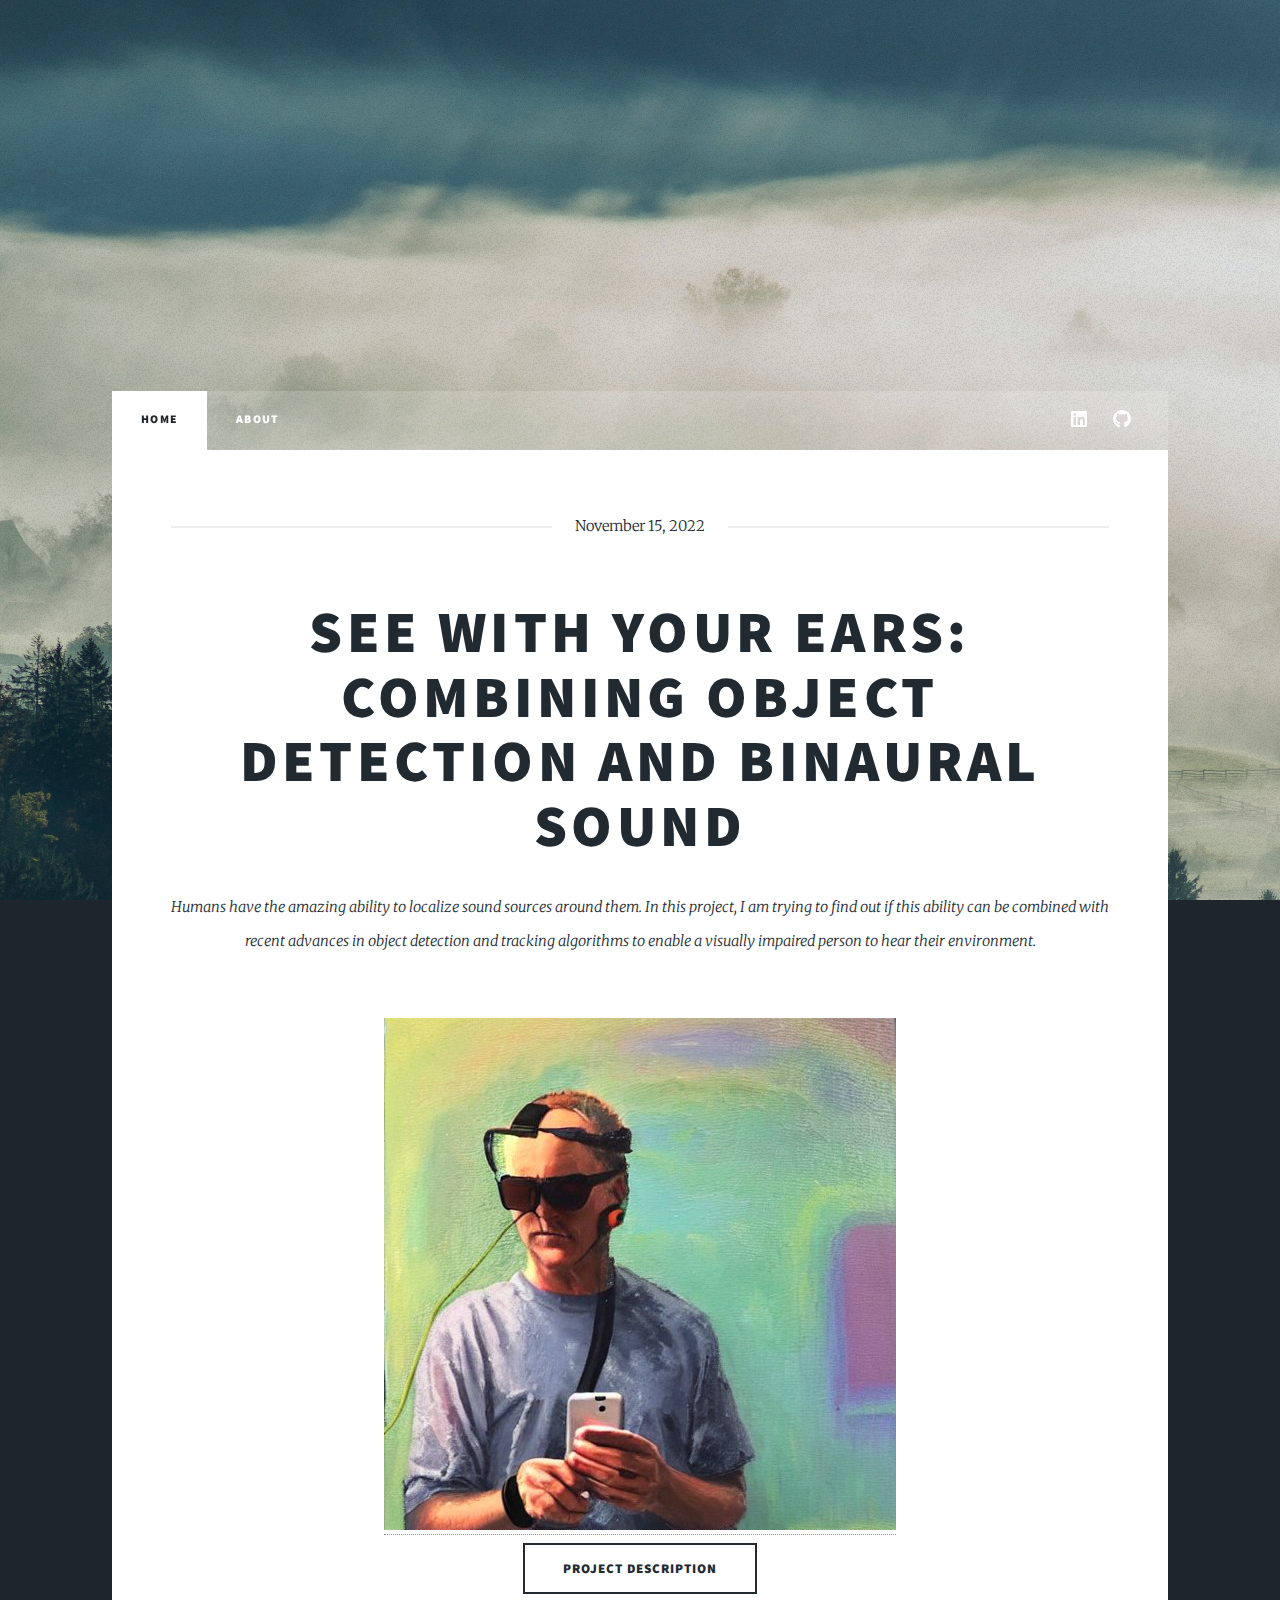
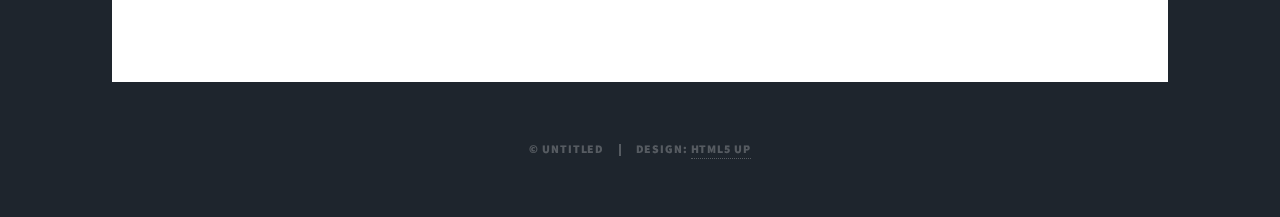
==== index.html @ 16702778 "fix typos" ====
<!DOCTYPE HTML>
<!--
	Massively by HTML5 UP
	html5up.net | @ajlkn
	Free for personal and commercial use under the CCA 3.0 license (html5up.net/license)
-->
<html>
	<head>
		<title>Massively by HTML5</title>
		<meta charset="utf-8" />
		<meta name="viewport" content="width=device-width, initial-scale=1, user-scalable=no" />
		<link rel="stylesheet" href="assets/css/main.css" />
		<noscript><link rel="stylesheet" href="assets/css/noscript.css" /></noscript>
	</head>
	<body class="is-preload">
		<!-- Wrapper -->
			<div id="wrapper" class="fade-in">
				<!-- Intro -->
					<div id="intro">
						<h3>My journey<br />
						Learning Robotics and Computer Vision</h3>
						<p>In the spirit of learning by doing, this website will document some of the projects that I will tackle during my journey to becoming a computer vision and robotic software specialist. </br>
						 Check out my most recent project (still ongoing) <a href="see_with_ear.html">Combining Object Tracking and Binaural Sounds</a></li>. 
						</p>
						<!--<ul class="actions">
							<li><a href="#header" class="button icon solid solo fa-arrow-down scrolly">Continue</a></li>
						</ul>-->
					</div>

				<!-- Header
					<header id="header">
						<a href="index.html" class="logo">Massively</a>
					</header> -->

				<!-- Nav -->
					<nav id="nav">
						<ul class="links">
							<li class="active"><a href="index.html">Home</a></li>
							<li><a href="about.html">About</a></li>
						</ul>
						<ul class="icons">
							<li><a href="#" class="icon brands fa-linkedin"><span class="label">LinkedIn</span></a></li>
							<li><a href="#" class="icon brands fa-github"><span class="label">GitHub</span></a></li>
						</ul>
					</nav>

				<!-- Main -->
					<div id="main">

						<!-- Featured Post -->
							<article class="post featured">
								<header class="major">
									<span class="date">November 15, 2022</span>
									<h2><a href="see_with_ear.html">See with your ears:<br />
									Combining object detection and binaural sound</a></h2>
									<p>Humans have the amazing ability to localize sound sources around them. 
										In this project, I am trying to find out if this ability can be combined with 
										recent advances in object detection and tracking algorithms to enable a visually impaired person to hear their environment.</p>
								</header>
								<a href="see_with_ear.html"><img src="images/df1.jpg" alt="" /></a>
								<ul class="actions special">
									<li><a href="see_with_ear.html" class="button large">Project Description</a></li>
								</ul>
							</article>

						<!-- Posts Coming-->
					</div>


				<!-- Copyright -->
					<div id="copyright">
						<ul><li>&copy; Untitled</li><li>Design: <a href="https://html5up.net">HTML5 UP</a></li></ul>
					</div>

			</div>

		<!-- Scripts -->
			<script src="assets/js/jquery.min.js"></script>
			<script src="assets/js/jquery.scrollex.min.js"></script>
			<script src="assets/js/jquery.scrolly.min.js"></script>
			<script src="assets/js/browser.min.js"></script>
			<script src="assets/js/breakpoints.min.js"></script>
			<script src="assets/js/util.js"></script>
			<script src="assets/js/main.js"></script>

	</body>
</html>
---- assets/css/main.css ----
@import url(fontawesome-all.min.css);
@import url("https://fonts.googleapis.com/css?family=Merriweather:300,700,300italic,700italic|Source+Sans+Pro:900");

/*
	Massively by HTML5 UP
	html5up.net | @ajlkn
	Free for personal and commercial use under the CCA 3.0 license (html5up.net/license)
*/

html, body, div, span, applet, object,
iframe, h1, h2, h3, h4, h5, h6, p, blockquote,
pre, a, abbr, acronym, address, big, cite,
code, del, dfn, em, img, ins, kbd, q, s, samp,
small, strike, strong, sub, sup, tt, var, b,
u, i, center, dl, dt, dd, ol, ul, li, fieldset,
form, label, legend, table, caption, tbody,
tfoot, thead, tr, th, td, article, aside,
canvas, details, embed, figure, figcaption,
footer, header, hgroup, menu, nav, output, ruby,
section, summary, time, mark, audio, video {
	margin: 0;
	padding: 0;
	border: 0;
	font-size: 100%;
	font: inherit;
	vertical-align: baseline;}

article, aside, details, figcaption, figure,
footer, header, hgroup, menu, nav, section {
	display: block;}

body {
	line-height: 1;
}

ol, ul {
	list-style: none;
}

blockquote, q {
	quotes: none;
}

	blockquote:before, blockquote:after, q:before, q:after {
		content: '';
		content: none;
	}

table {
	border-collapse: collapse;
	border-spacing: 0;
}

body {
	-webkit-text-size-adjust: none;
}

mark {
	background-color: transparent;
	color: inherit;
}

input::-moz-focus-inner {
	border: 0;
	padding: 0;
}

input, select, textarea {
	-moz-appearance: none;
	-webkit-appearance: none;
	-ms-appearance: none;
	appearance: none;
}

/* Basic */

	@-ms-viewport {
		width: device-width;
	}

	body {
		-ms-overflow-style: scrollbar;
	}

	@media screen and (max-width: 480px) {

		html, body {
			min-width: 320px;
		}

	}

	html {
		box-sizing: border-box;
	}

	*, *:before, *:after {
		box-sizing: inherit;
	}

	body {
		background-color: #1e252d;
	}

		body.is-preload *, body.is-preload *:before, body.is-preload *:after {
			-moz-animation: none !important;
			-webkit-animation: none !important;
			-ms-animation: none !important;
			animation: none !important;
			-moz-transition: none !important;
			-webkit-transition: none !important;
			-ms-transition: none !important;
			transition: none !important;
		}

/* Type */

	html {
		font-size: 16pt;
	}

		@media screen and (max-width: 1680px) {

			html {
				font-size: 12pt;
			}

		}

		@media screen and (max-width: 1280px) {

			html {
				font-size: 11pt;
			}

		}

		@media screen and (max-width: 360px) {

			html {
				font-size: 10pt;
			}

		}

	body {
		color: #212931;
	}

	body, input, select, textarea {
		font-family: "Merriweather", Georgia, serif;
		font-weight: 300;
		font-size: 1rem;
		line-height: 2.375;
	}

	a {
		-moz-transition: color 0.2s ease-in-out, background-color 0.2s ease-in-out, border-color 0.2s ease-in-out, box-shadow 0.2s ease-in-out;
		-webkit-transition: color 0.2s ease-in-out, background-color 0.2s ease-in-out, border-color 0.2s ease-in-out, box-shadow 0.2s ease-in-out;
		-ms-transition: color 0.2s ease-in-out, background-color 0.2s ease-in-out, border-color 0.2s ease-in-out, box-shadow 0.2s ease-in-out;
		transition: color 0.2s ease-in-out, background-color 0.2s ease-in-out, border-color 0.2s ease-in-out, box-shadow 0.2s ease-in-out;
		border-bottom: dotted 1px;
		text-decoration: none;
	}

		a:hover {
			border-bottom-color: transparent;
		}

	strong, b {
		font-weight: 600;
	}

	em, i {
		font-style: italic;
	}

	p {
		text-align: justify;
		margin: 0 0 2rem 0;
	}

	h1, h2, h3, h4, h5, h6 {
		font-family: "Source Sans Pro", Helvetica, sans-serif;
		font-weight: 900;
		line-height: 1.5;
		letter-spacing: 0.075em;
		text-transform: uppercase;
		margin: 0 0 1rem 0;
	}

		h1 a, h2 a, h3 a, h4 a, h5 a, h6 a {
			border-bottom: 0;
			color: inherit;
			text-decoration: none;
		}

	h1 {
		font-size: 4rem;
		line-height: 1.1;
		margin: 0 0 2rem 0;
	}

	h2 {
		font-size: 1.75rem;
		line-height: 1.3;
		margin: 0 0 1.5rem 0;
	}

	h3 {
		font-size: 1.25rem;
		margin: 0 0 1.5rem 0;
	}

	h4 {
		font-size: 1rem;
	}

	h5 {
		font-size: 0.9rem;
	}

	h6 {
		font-size: 0.8rem;
	}

	sub {
		font-size: 0.8rem;
		position: relative;
		top: 0.5rem;
	}

	sup {
		font-size: 0.8rem;
		position: relative;
		top: -0.5rem;
	}

	blockquote {
		border-left: solid 4px;
		font-style: italic;
		margin: 0 0 2rem 0;
		padding: 0.5rem 0 0.5rem 2rem;
	}

	code {
		border: solid 2px;
		font-family: "Courier New", monospace;
		font-size: 0.9rem;
		margin: 0 0.25rem;
		padding: 0.25rem 0.65rem;
	}

	pre {
		-webkit-overflow-scrolling: touch;
		font-family: "Courier New", monospace;
		font-size: 0.9rem;
		margin: 0 0 2rem 0;
	}

		pre code {
			display: block;
			line-height: 1.75;
			padding: 1rem 1.5rem;
			overflow-x: auto;
		}

	hr {
		border: 0;
		border-bottom: solid 2px;
		margin: 3rem 0;
	}

		hr.major {
			margin: 5rem 0;
		}

	.align-left {
		text-align: left;
	}

	.align-center {
		text-align: center;
	}

	.align-right {
		text-align: right;
	}

	input, select, textarea {
		color: #212931;
	}

	a {
		color: #212931;
		border-bottom-color: rgba(33, 41, 49, 0.5);
	}

		a:hover {
			border-bottom-color: transparent;
			color: #18bfef !important;
		}

	strong, b {
		color: #212931;
	}

	h1, h2, h3, h4, h5, h6 {
		color: #212931;
	}

	blockquote {
		border-left-color: #eeeeee;
	}

	code {
		background: rgba(220, 220, 220, 0.25);
		border-color: #eeeeee;
	}

	hr {
		border-bottom-color: #eeeeee;
	}

/* Row */

	.row {
		display: flex;
		flex-wrap: wrap;
		box-sizing: border-box;
		align-items: stretch;
	}

		.row > * {
			box-sizing: border-box;
		}

		.row.gtr-uniform > * > :last-child {
			margin-bottom: 0;
		}

		.row.aln-left {
			justify-content: flex-start;
		}

		.row.aln-center {
			justify-content: center;
		}

		.row.aln-right {
			justify-content: flex-end;
		}

		.row.aln-top {
			align-items: flex-start;
		}

		.row.aln-middle {
			align-items: center;
		}

		.row.aln-bottom {
			align-items: flex-end;
		}

		.row > .imp {
			order: -1;
		}

		.row > .col-1 {
			width: 8.33333%;
		}

		.row > .off-1 {
			margin-left: 8.33333%;
		}

		.row > .col-2 {
			width: 16.66667%;
		}

		.row > .off-2 {
			margin-left: 16.66667%;
		}

		.row > .col-3 {
			width: 25%;
		}

		.row > .off-3 {
			margin-left: 25%;
		}

		.row > .col-4 {
			width: 33.33333%;
		}

		.row > .off-4 {
			margin-left: 33.33333%;
		}

		.row > .col-5 {
			width: 41.66667%;
		}

		.row > .off-5 {
			margin-left: 41.66667%;
		}

		.row > .col-6 {
			width: 50%;
		}

		.row > .off-6 {
			margin-left: 50%;
		}

		.row > .col-7 {
			width: 58.33333%;
		}

		.row > .off-7 {
			margin-left: 58.33333%;
		}

		.row > .col-8 {
			width: 66.66667%;
		}

		.row > .off-8 {
			margin-left: 66.66667%;
		}

		.row > .col-9 {
			width: 75%;
		}

		.row > .off-9 {
			margin-left: 75%;
		}

		.row > .col-10 {
			width: 83.33333%;
		}

		.row > .off-10 {
			margin-left: 83.33333%;
		}

		.row > .col-11 {
			width: 91.66667%;
		}

		.row > .off-11 {
			margin-left: 91.66667%;
		}

		.row > .col-12 {
			width: 100%;
		}

		.row > .off-12 {
			margin-left: 100%;
		}

		.row.gtr-0 {
			margin-top: 0;
			margin-left: 0rem;
		}

			.row.gtr-0 > * {
				padding: 0 0 0 0rem;
			}

			.row.gtr-0.gtr-uniform {
				margin-top: 0rem;
			}

				.row.gtr-0.gtr-uniform > * {
					padding-top: 0rem;
				}

		.row.gtr-25 {
			margin-top: 0;
			margin-left: -0.375rem;
		}

			.row.gtr-25 > * {
				padding: 0 0 0 0.375rem;
			}

			.row.gtr-25.gtr-uniform {
				margin-top: -0.375rem;
			}

				.row.gtr-25.gtr-uniform > * {
					padding-top: 0.375rem;
				}

		.row.gtr-50 {
			margin-top: 0;
			margin-left: -0.75rem;
		}

			.row.gtr-50 > * {
				padding: 0 0 0 0.75rem;
			}

			.row.gtr-50.gtr-uniform {
				margin-top: -0.75rem;
			}

				.row.gtr-50.gtr-uniform > * {
					padding-top: 0.75rem;
				}

		.row {
			margin-top: 0;
			margin-left: -1.5rem;
		}

			.row > * {
				padding: 0 0 0 1.5rem;
			}

			.row.gtr-uniform {
				margin-top: -1.5rem;
			}

				.row.gtr-uniform > * {
					padding-top: 1.5rem;
				}

		.row.gtr-150 {
			margin-top: 0;
			margin-left: -2.25rem;
		}

			.row.gtr-150 > * {
				padding: 0 0 0 2.25rem;
			}

			.row.gtr-150.gtr-uniform {
				margin-top: -2.25rem;
			}

				.row.gtr-150.gtr-uniform > * {
					padding-top: 2.25rem;
				}

		.row.gtr-200 {
			margin-top: 0;
			margin-left: -3rem;
		}

			.row.gtr-200 > * {
				padding: 0 0 0 3rem;
			}

			.row.gtr-200.gtr-uniform {
				margin-top: -3rem;
			}

				.row.gtr-200.gtr-uniform > * {
					padding-top: 3rem;
				}

		@media screen and (max-width: 1680px) {

			.row {
				display: flex;
				flex-wrap: wrap;
				box-sizing: border-box;
				align-items: stretch;
			}

				.row > * {
					box-sizing: border-box;
				}

				.row.gtr-uniform > * > :last-child {
					margin-bottom: 0;
				}

				.row.aln-left {
					justify-content: flex-start;
				}

				.row.aln-center {
					justify-content: center;
				}

				.row.aln-right {
					justify-content: flex-end;
				}

				.row.aln-top {
					align-items: flex-start;
				}

				.row.aln-middle {
					align-items: center;
				}

				.row.aln-bottom {
					align-items: flex-end;
				}

				.row > .imp-xlarge {
					order: -1;
				}

				.row > .col-1-xlarge {
					width: 8.33333%;
				}

				.row > .off-1-xlarge {
					margin-left: 8.33333%;
				}

				.row > .col-2-xlarge {
					width: 16.66667%;
				}

				.row > .off-2-xlarge {
					margin-left: 16.66667%;
				}

				.row > .col-3-xlarge {
					width: 25%;
				}

				.row > .off-3-xlarge {
					margin-left: 25%;
				}

				.row > .col-4-xlarge {
					width: 33.33333%;
				}

				.row > .off-4-xlarge {
					margin-left: 33.33333%;
				}

				.row > .col-5-xlarge {
					width: 41.66667%;
				}

				.row > .off-5-xlarge {
					margin-left: 41.66667%;
				}

				.row > .col-6-xlarge {
					width: 50%;
				}

				.row > .off-6-xlarge {
					margin-left: 50%;
				}

				.row > .col-7-xlarge {
					width: 58.33333%;
				}

				.row > .off-7-xlarge {
					margin-left: 58.33333%;
				}

				.row > .col-8-xlarge {
					width: 66.66667%;
				}

				.row > .off-8-xlarge {
					margin-left: 66.66667%;
				}

				.row > .col-9-xlarge {
					width: 75%;
				}

				.row > .off-9-xlarge {
					margin-left: 75%;
				}

				.row > .col-10-xlarge {
					width: 83.33333%;
				}

				.row > .off-10-xlarge {
					margin-left: 83.33333%;
				}

				.row > .col-11-xlarge {
					width: 91.66667%;
				}

				.row > .off-11-xlarge {
					margin-left: 91.66667%;
				}

				.row > .col-12-xlarge {
					width: 100%;
				}

				.row > .off-12-xlarge {
					margin-left: 100%;
				}

				.row.gtr-0 {
					margin-top: 0;
					margin-left: 0rem;
				}

					.row.gtr-0 > * {
						padding: 0 0 0 0rem;
					}

					.row.gtr-0.gtr-uniform {
						margin-top: 0rem;
					}

						.row.gtr-0.gtr-uniform > * {
							padding-top: 0rem;
						}

				.row.gtr-25 {
					margin-top: 0;
					margin-left: -0.375rem;
				}

					.row.gtr-25 > * {
						padding: 0 0 0 0.375rem;
					}

					.row.gtr-25.gtr-uniform {
						margin-top: -0.375rem;
					}

						.row.gtr-25.gtr-uniform > * {
							padding-top: 0.375rem;
						}

				.row.gtr-50 {
					margin-top: 0;
					margin-left: -0.75rem;
				}

					.row.gtr-50 > * {
						padding: 0 0 0 0.75rem;
					}

					.row.gtr-50.gtr-uniform {
						margin-top: -0.75rem;
					}

						.row.gtr-50.gtr-uniform > * {
							padding-top: 0.75rem;
						}

				.row {
					margin-top: 0;
					margin-left: -1.5rem;
				}

					.row > * {
						padding: 0 0 0 1.5rem;
					}

					.row.gtr-uniform {
						margin-top: -1.5rem;
					}

						.row.gtr-uniform > * {
							padding-top: 1.5rem;
						}

				.row.gtr-150 {
					margin-top: 0;
					margin-left: -2.25rem;
				}

					.row.gtr-150 > * {
						padding: 0 0 0 2.25rem;
					}

					.row.gtr-150.gtr-uniform {
						margin-top: -2.25rem;
					}

						.row.gtr-150.gtr-uniform > * {
							padding-top: 2.25rem;
						}

				.row.gtr-200 {
					margin-top: 0;
					margin-left: -3rem;
				}

					.row.gtr-200 > * {
						padding: 0 0 0 3rem;
					}

					.row.gtr-200.gtr-uniform {
						margin-top: -3rem;
					}

						.row.gtr-200.gtr-uniform > * {
							padding-top: 3rem;
						}

		}

		@media screen and (max-width: 1280px) {

			.row {
				display: flex;
				flex-wrap: wrap;
				box-sizing: border-box;
				align-items: stretch;
			}

				.row > * {
					box-sizing: border-box;
				}

				.row.gtr-uniform > * > :last-child {
					margin-bottom: 0;
				}

				.row.aln-left {
					justify-content: flex-start;
				}

				.row.aln-center {
					justify-content: center;
				}

				.row.aln-right {
					justify-content: flex-end;
				}

				.row.aln-top {
					align-items: flex-start;
				}

				.row.aln-middle {
					align-items: center;
				}

				.row.aln-bottom {
					align-items: flex-end;
				}

				.row > .imp-large {
					order: -1;
				}

				.row > .col-1-large {
					width: 8.33333%;
				}

				.row > .off-1-large {
					margin-left: 8.33333%;
				}

				.row > .col-2-large {
					width: 16.66667%;
				}

				.row > .off-2-large {
					margin-left: 16.66667%;
				}

				.row > .col-3-large {
					width: 25%;
				}

				.row > .off-3-large {
					margin-left: 25%;
				}

				.row > .col-4-large {
					width: 33.33333%;
				}

				.row > .off-4-large {
					margin-left: 33.33333%;
				}

				.row > .col-5-large {
					width: 41.66667%;
				}

				.row > .off-5-large {
					margin-left: 41.66667%;
				}

				.row > .col-6-large {
					width: 50%;
				}

				.row > .off-6-large {
					margin-left: 50%;
				}

				.row > .col-7-large {
					width: 58.33333%;
				}

				.row > .off-7-large {
					margin-left: 58.33333%;
				}

				.row > .col-8-large {
					width: 66.66667%;
				}

				.row > .off-8-large {
					margin-left: 66.66667%;
				}

				.row > .col-9-large {
					width: 75%;
				}

				.row > .off-9-large {
					margin-left: 75%;
				}

				.row > .col-10-large {
					width: 83.33333%;
				}

				.row > .off-10-large {
					margin-left: 83.33333%;
				}

				.row > .col-11-large {
					width: 91.66667%;
				}

				.row > .off-11-large {
					margin-left: 91.66667%;
				}

				.row > .col-12-large {
					width: 100%;
				}

				.row > .off-12-large {
					margin-left: 100%;
				}

				.row.gtr-0 {
					margin-top: 0;
					margin-left: 0rem;
				}

					.row.gtr-0 > * {
						padding: 0 0 0 0rem;
					}

					.row.gtr-0.gtr-uniform {
						margin-top: 0rem;
					}

						.row.gtr-0.gtr-uniform > * {
							padding-top: 0rem;
						}

				.row.gtr-25 {
					margin-top: 0;
					margin-left: -0.375rem;
				}

					.row.gtr-25 > * {
						padding: 0 0 0 0.375rem;
					}

					.row.gtr-25.gtr-uniform {
						margin-top: -0.375rem;
					}

						.row.gtr-25.gtr-uniform > * {
							padding-top: 0.375rem;
						}

				.row.gtr-50 {
					margin-top: 0;
					margin-left: -0.75rem;
				}

					.row.gtr-50 > * {
						padding: 0 0 0 0.75rem;
					}

					.row.gtr-50.gtr-uniform {
						margin-top: -0.75rem;
					}

						.row.gtr-50.gtr-uniform > * {
							padding-top: 0.75rem;
						}

				.row {
					margin-top: 0;
					margin-left: -1.5rem;
				}

					.row > * {
						padding: 0 0 0 1.5rem;
					}

					.row.gtr-uniform {
						margin-top: -1.5rem;
					}

						.row.gtr-uniform > * {
							padding-top: 1.5rem;
						}

				.row.gtr-150 {
					margin-top: 0;
					margin-left: -2.25rem;
				}

					.row.gtr-150 > * {
						padding: 0 0 0 2.25rem;
					}

					.row.gtr-150.gtr-uniform {
						margin-top: -2.25rem;
					}

						.row.gtr-150.gtr-uniform > * {
							padding-top: 2.25rem;
						}

				.row.gtr-200 {
					margin-top: 0;
					margin-left: -3rem;
				}

					.row.gtr-200 > * {
						padding: 0 0 0 3rem;
					}

					.row.gtr-200.gtr-uniform {
						margin-top: -3rem;
					}

						.row.gtr-200.gtr-uniform > * {
							padding-top: 3rem;
						}

		}

		@media screen and (max-width: 980px) {

			.row {
				display: flex;
				flex-wrap: wrap;
				box-sizing: border-box;
				align-items: stretch;
			}

				.row > * {
					box-sizing: border-box;
				}

				.row.gtr-uniform > * > :last-child {
					margin-bottom: 0;
				}

				.row.aln-left {
					justify-content: flex-start;
				}

				.row.aln-center {
					justify-content: center;
				}

				.row.aln-right {
					justify-content: flex-end;
				}

				.row.aln-top {
					align-items: flex-start;
				}

				.row.aln-middle {
					align-items: center;
				}

				.row.aln-bottom {
					align-items: flex-end;
				}

				.row > .imp-medium {
					order: -1;
				}

				.row > .col-1-medium {
					width: 8.33333%;
				}

				.row > .off-1-medium {
					margin-left: 8.33333%;
				}

				.row > .col-2-medium {
					width: 16.66667%;
				}

				.row > .off-2-medium {
					margin-left: 16.66667%;
				}

				.row > .col-3-medium {
					width: 25%;
				}

				.row > .off-3-medium {
					margin-left: 25%;
				}

				.row > .col-4-medium {
					width: 33.33333%;
				}

				.row > .off-4-medium {
					margin-left: 33.33333%;
				}

				.row > .col-5-medium {
					width: 41.66667%;
				}

				.row > .off-5-medium {
					margin-left: 41.66667%;
				}

				.row > .col-6-medium {
					width: 50%;
				}

				.row > .off-6-medium {
					margin-left: 50%;
				}

				.row > .col-7-medium {
					width: 58.33333%;
				}

				.row > .off-7-medium {
					margin-left: 58.33333%;
				}

				.row > .col-8-medium {
					width: 66.66667%;
				}

				.row > .off-8-medium {
					margin-left: 66.66667%;
				}

				.row > .col-9-medium {
					width: 75%;
				}

				.row > .off-9-medium {
					margin-left: 75%;
				}

				.row > .col-10-medium {
					width: 83.33333%;
				}

				.row > .off-10-medium {
					margin-left: 83.33333%;
				}

				.row > .col-11-medium {
					width: 91.66667%;
				}

				.row > .off-11-medium {
					margin-left: 91.66667%;
				}

				.row > .col-12-medium {
					width: 100%;
				}

				.row > .off-12-medium {
					margin-left: 100%;
				}

				.row.gtr-0 {
					margin-top: 0;
					margin-left: 0rem;
				}

					.row.gtr-0 > * {
						padding: 0 0 0 0rem;
					}

					.row.gtr-0.gtr-uniform {
						margin-top: 0rem;
					}

						.row.gtr-0.gtr-uniform > * {
							padding-top: 0rem;
						}

				.row.gtr-25 {
					margin-top: 0;
					margin-left: -0.375rem;
				}

					.row.gtr-25 > * {
						padding: 0 0 0 0.375rem;
					}

					.row.gtr-25.gtr-uniform {
						margin-top: -0.375rem;
					}

						.row.gtr-25.gtr-uniform > * {
							padding-top: 0.375rem;
						}

				.row.gtr-50 {
					margin-top: 0;
					margin-left: -0.75rem;
				}

					.row.gtr-50 > * {
						padding: 0 0 0 0.75rem;
					}

					.row.gtr-50.gtr-uniform {
						margin-top: -0.75rem;
					}

						.row.gtr-50.gtr-uniform > * {
							padding-top: 0.75rem;
						}

				.row {
					margin-top: 0;
					margin-left: -1.5rem;
				}

					.row > * {
						padding: 0 0 0 1.5rem;
					}

					.row.gtr-uniform {
						margin-top: -1.5rem;
					}

						.row.gtr-uniform > * {
							padding-top: 1.5rem;
						}

				.row.gtr-150 {
					margin-top: 0;
					margin-left: -2.25rem;
				}

					.row.gtr-150 > * {
						padding: 0 0 0 2.25rem;
					}

					.row.gtr-150.gtr-uniform {
						margin-top: -2.25rem;
					}

						.row.gtr-150.gtr-uniform > * {
							padding-top: 2.25rem;
						}

				.row.gtr-200 {
					margin-top: 0;
					margin-left: -3rem;
				}

					.row.gtr-200 > * {
						padding: 0 0 0 3rem;
					}

					.row.gtr-200.gtr-uniform {
						margin-top: -3rem;
					}

						.row.gtr-200.gtr-uniform > * {
							padding-top: 3rem;
						}

		}

		@media screen and (max-width: 736px) {

			.row {
				display: flex;
				flex-wrap: wrap;
				box-sizing: border-box;
				align-items: stretch;
			}

				.row > * {
					box-sizing: border-box;
				}

				.row.gtr-uniform > * > :last-child {
					margin-bottom: 0;
				}

				.row.aln-left {
					justify-content: flex-start;
				}

				.row.aln-center {
					justify-content: center;
				}

				.row.aln-right {
					justify-content: flex-end;
				}

				.row.aln-top {
					align-items: flex-start;
				}

				.row.aln-middle {
					align-items: center;
				}

				.row.aln-bottom {
					align-items: flex-end;
				}

				.row > .imp-small {
					order: -1;
				}

				.row > .col-1-small {
					width: 8.33333%;
				}

				.row > .off-1-small {
					margin-left: 8.33333%;
				}

				.row > .col-2-small {
					width: 16.66667%;
				}

				.row > .off-2-small {
					margin-left: 16.66667%;
				}

				.row > .col-3-small {
					width: 25%;
				}

				.row > .off-3-small {
					margin-left: 25%;
				}

				.row > .col-4-small {
					width: 33.33333%;
				}

				.row > .off-4-small {
					margin-left: 33.33333%;
				}

				.row > .col-5-small {
					width: 41.66667%;
				}

				.row > .off-5-small {
					margin-left: 41.66667%;
				}

				.row > .col-6-small {
					width: 50%;
				}

				.row > .off-6-small {
					margin-left: 50%;
				}

				.row > .col-7-small {
					width: 58.33333%;
				}

				.row > .off-7-small {
					margin-left: 58.33333%;
				}

				.row > .col-8-small {
					width: 66.66667%;
				}

				.row > .off-8-small {
					margin-left: 66.66667%;
				}

				.row > .col-9-small {
					width: 75%;
				}

				.row > .off-9-small {
					margin-left: 75%;
				}

				.row > .col-10-small {
					width: 83.33333%;
				}

				.row > .off-10-small {
					margin-left: 83.33333%;
				}

				.row > .col-11-small {
					width: 91.66667%;
				}

				.row > .off-11-small {
					margin-left: 91.66667%;
				}

				.row > .col-12-small {
					width: 100%;
				}

				.row > .off-12-small {
					margin-left: 100%;
				}

				.row.gtr-0 {
					margin-top: 0;
					margin-left: 0rem;
				}

					.row.gtr-0 > * {
						padding: 0 0 0 0rem;
					}

					.row.gtr-0.gtr-uniform {
						margin-top: 0rem;
					}

						.row.gtr-0.gtr-uniform > * {
							padding-top: 0rem;
						}

				.row.gtr-25 {
					margin-top: 0;
					margin-left: -0.375rem;
				}

					.row.gtr-25 > * {
						padding: 0 0 0 0.375rem;
					}

					.row.gtr-25.gtr-uniform {
						margin-top: -0.375rem;
					}

						.row.gtr-25.gtr-uniform > * {
							padding-top: 0.375rem;
						}

				.row.gtr-50 {
					margin-top: 0;
					margin-left: -0.75rem;
				}

					.row.gtr-50 > * {
						padding: 0 0 0 0.75rem;
					}

					.row.gtr-50.gtr-uniform {
						margin-top: -0.75rem;
					}

						.row.gtr-50.gtr-uniform > * {
							padding-top: 0.75rem;
						}

				.row {
					margin-top: 0;
					margin-left: -1.5rem;
				}

					.row > * {
						padding: 0 0 0 1.5rem;
					}

					.row.gtr-uniform {
						margin-top: -1.5rem;
					}

						.row.gtr-uniform > * {
							padding-top: 1.5rem;
						}

				.row.gtr-150 {
					margin-top: 0;
					margin-left: -2.25rem;
				}

					.row.gtr-150 > * {
						padding: 0 0 0 2.25rem;
					}

					.row.gtr-150.gtr-uniform {
						margin-top: -2.25rem;
					}

						.row.gtr-150.gtr-uniform > * {
							padding-top: 2.25rem;
						}

				.row.gtr-200 {
					margin-top: 0;
					margin-left: -3rem;
				}

					.row.gtr-200 > * {
						padding: 0 0 0 3rem;
					}

					.row.gtr-200.gtr-uniform {
						margin-top: -3rem;
					}

						.row.gtr-200.gtr-uniform > * {
							padding-top: 3rem;
						}

		}

		@media screen and (max-width: 480px) {

			.row {
				display: flex;
				flex-wrap: wrap;
				box-sizing: border-box;
				align-items: stretch;
			}

				.row > * {
					box-sizing: border-box;
				}

				.row.gtr-uniform > * > :last-child {
					margin-bottom: 0;
				}

				.row.aln-left {
					justify-content: flex-start;
				}

				.row.aln-center {
					justify-content: center;
				}

				.row.aln-right {
					justify-content: flex-end;
				}

				.row.aln-top {
					align-items: flex-start;
				}

				.row.aln-middle {
					align-items: center;
				}

				.row.aln-bottom {
					align-items: flex-end;
				}

				.row > .imp-xsmall {
					order: -1;
				}

				.row > .col-1-xsmall {
					width: 8.33333%;
				}

				.row > .off-1-xsmall {
					margin-left: 8.33333%;
				}

				.row > .col-2-xsmall {
					width: 16.66667%;
				}

				.row > .off-2-xsmall {
					margin-left: 16.66667%;
				}

				.row > .col-3-xsmall {
					width: 25%;
				}

				.row > .off-3-xsmall {
					margin-left: 25%;
				}

				.row > .col-4-xsmall {
					width: 33.33333%;
				}

				.row > .off-4-xsmall {
					margin-left: 33.33333%;
				}

				.row > .col-5-xsmall {
					width: 41.66667%;
				}

				.row > .off-5-xsmall {
					margin-left: 41.66667%;
				}

				.row > .col-6-xsmall {
					width: 50%;
				}

				.row > .off-6-xsmall {
					margin-left: 50%;
				}

				.row > .col-7-xsmall {
					width: 58.33333%;
				}

				.row > .off-7-xsmall {
					margin-left: 58.33333%;
				}

				.row > .col-8-xsmall {
					width: 66.66667%;
				}

				.row > .off-8-xsmall {
					margin-left: 66.66667%;
				}

				.row > .col-9-xsmall {
					width: 75%;
				}

				.row > .off-9-xsmall {
					margin-left: 75%;
				}

				.row > .col-10-xsmall {
					width: 83.33333%;
				}

				.row > .off-10-xsmall {
					margin-left: 83.33333%;
				}

				.row > .col-11-xsmall {
					width: 91.66667%;
				}

				.row > .off-11-xsmall {
					margin-left: 91.66667%;
				}

				.row > .col-12-xsmall {
					width: 100%;
				}

				.row > .off-12-xsmall {
					margin-left: 100%;
				}

				.row.gtr-0 {
					margin-top: 0;
					margin-left: 0rem;
				}

					.row.gtr-0 > * {
						padding: 0 0 0 0rem;
					}

					.row.gtr-0.gtr-uniform {
						margin-top: 0rem;
					}

						.row.gtr-0.gtr-uniform > * {
							padding-top: 0rem;
						}

				.row.gtr-25 {
					margin-top: 0;
					margin-left: -0.375rem;
				}

					.row.gtr-25 > * {
						padding: 0 0 0 0.375rem;
					}

					.row.gtr-25.gtr-uniform {
						margin-top: -0.375rem;
					}

						.row.gtr-25.gtr-uniform > * {
							padding-top: 0.375rem;
						}

				.row.gtr-50 {
					margin-top: 0;
					margin-left: -0.75rem;
				}

					.row.gtr-50 > * {
						padding: 0 0 0 0.75rem;
					}

					.row.gtr-50.gtr-uniform {
						margin-top: -0.75rem;
					}

						.row.gtr-50.gtr-uniform > * {
							padding-top: 0.75rem;
						}

				.row {
					margin-top: 0;
					margin-left: -1.5rem;
				}

					.row > * {
						padding: 0 0 0 1.5rem;
					}

					.row.gtr-uniform {
						margin-top: -1.5rem;
					}

						.row.gtr-uniform > * {
							padding-top: 1.5rem;
						}

				.row.gtr-150 {
					margin-top: 0;
					margin-left: -2.25rem;
				}

					.row.gtr-150 > * {
						padding: 0 0 0 2.25rem;
					}

					.row.gtr-150.gtr-uniform {
						margin-top: -2.25rem;
					}

						.row.gtr-150.gtr-uniform > * {
							padding-top: 2.25rem;
						}

				.row.gtr-200 {
					margin-top: 0;
					margin-left: -3rem;
				}

					.row.gtr-200 > * {
						padding: 0 0 0 3rem;
					}

					.row.gtr-200.gtr-uniform {
						margin-top: -3rem;
					}

						.row.gtr-200.gtr-uniform > * {
							padding-top: 3rem;
						}

		}

		@media screen and (max-width: 360px) {

			.row {
				display: flex;
				flex-wrap: wrap;
				box-sizing: border-box;
				align-items: stretch;
			}

				.row > * {
					box-sizing: border-box;
				}

				.row.gtr-uniform > * > :last-child {
					margin-bottom: 0;
				}

				.row.aln-left {
					justify-content: flex-start;
				}

				.row.aln-center {
					justify-content: center;
				}

				.row.aln-right {
					justify-content: flex-end;
				}

				.row.aln-top {
					align-items: flex-start;
				}

				.row.aln-middle {
					align-items: center;
				}

				.row.aln-bottom {
					align-items: flex-end;
				}

				.row > .imp-xxsmall {
					order: -1;
				}

				.row > .col-1-xxsmall {
					width: 8.33333%;
				}

				.row > .off-1-xxsmall {
					margin-left: 8.33333%;
				}

				.row > .col-2-xxsmall {
					width: 16.66667%;
				}

				.row > .off-2-xxsmall {
					margin-left: 16.66667%;
				}

				.row > .col-3-xxsmall {
					width: 25%;
				}

				.row > .off-3-xxsmall {
					margin-left: 25%;
				}

				.row > .col-4-xxsmall {
					width: 33.33333%;
				}

				.row > .off-4-xxsmall {
					margin-left: 33.33333%;
				}

				.row > .col-5-xxsmall {
					width: 41.66667%;
				}

				.row > .off-5-xxsmall {
					margin-left: 41.66667%;
				}

				.row > .col-6-xxsmall {
					width: 50%;
				}

				.row > .off-6-xxsmall {
					margin-left: 50%;
				}

				.row > .col-7-xxsmall {
					width: 58.33333%;
				}

				.row > .off-7-xxsmall {
					margin-left: 58.33333%;
				}

				.row > .col-8-xxsmall {
					width: 66.66667%;
				}

				.row > .off-8-xxsmall {
					margin-left: 66.66667%;
				}

				.row > .col-9-xxsmall {
					width: 75%;
				}

				.row > .off-9-xxsmall {
					margin-left: 75%;
				}

				.row > .col-10-xxsmall {
					width: 83.33333%;
				}

				.row > .off-10-xxsmall {
					margin-left: 83.33333%;
				}

				.row > .col-11-xxsmall {
					width: 91.66667%;
				}

				.row > .off-11-xxsmall {
					margin-left: 91.66667%;
				}

				.row > .col-12-xxsmall {
					width: 100%;
				}

				.row > .off-12-xxsmall {
					margin-left: 100%;
				}

				.row.gtr-0 {
					margin-top: 0;
					margin-left: 0rem;
				}

					.row.gtr-0 > * {
						padding: 0 0 0 0rem;
					}

					.row.gtr-0.gtr-uniform {
						margin-top: 0rem;
					}

						.row.gtr-0.gtr-uniform > * {
							padding-top: 0rem;
						}

				.row.gtr-25 {
					margin-top: 0;
					margin-left: -0.375rem;
				}

					.row.gtr-25 > * {
						padding: 0 0 0 0.375rem;
					}

					.row.gtr-25.gtr-uniform {
						margin-top: -0.375rem;
					}

						.row.gtr-25.gtr-uniform > * {
							padding-top: 0.375rem;
						}

				.row.gtr-50 {
					margin-top: 0;
					margin-left: -0.75rem;
				}

					.row.gtr-50 > * {
						padding: 0 0 0 0.75rem;
					}

					.row.gtr-50.gtr-uniform {
						margin-top: -0.75rem;
					}

						.row.gtr-50.gtr-uniform > * {
							padding-top: 0.75rem;
						}

				.row {
					margin-top: 0;
					margin-left: -1.5rem;
				}

					.row > * {
						padding: 0 0 0 1.5rem;
					}

					.row.gtr-uniform {
						margin-top: -1.5rem;
					}

						.row.gtr-uniform > * {
							padding-top: 1.5rem;
						}

				.row.gtr-150 {
					margin-top: 0;
					margin-left: -2.25rem;
				}

					.row.gtr-150 > * {
						padding: 0 0 0 2.25rem;
					}

					.row.gtr-150.gtr-uniform {
						margin-top: -2.25rem;
					}

						.row.gtr-150.gtr-uniform > * {
							padding-top: 2.25rem;
						}

				.row.gtr-200 {
					margin-top: 0;
					margin-left: -3rem;
				}

					.row.gtr-200 > * {
						padding: 0 0 0 3rem;
					}

					.row.gtr-200.gtr-uniform {
						margin-top: -3rem;
					}

						.row.gtr-200.gtr-uniform > * {
							padding-top: 3rem;
						}

		}

/* Box */

	.box {
		border: solid 2px;
		margin-bottom: 2rem;
		padding: 1.5rem;
	}

		.box > :last-child,
		.box > :last-child > :last-child,
		.box > :last-child > :last-child > :last-child {
			margin-bottom: 0;
		}

		.box.alt {
			border: 0;
			border-radius: 0;
			padding: 0;
		}

	.box {
		border-color: #eeeeee;
	}

/* Button */

	input[type="submit"],
	input[type="reset"],
	input[type="button"],
	button,
	.button {
		-moz-appearance: none;
		-webkit-appearance: none;
		-ms-appearance: none;
		appearance: none;
		-moz-transition: background-color 0.2s ease-in-out, box-shadow 0.2s ease-in-out, color 0.2s ease-in-out;
		-webkit-transition: background-color 0.2s ease-in-out, box-shadow 0.2s ease-in-out, color 0.2s ease-in-out;
		-ms-transition: background-color 0.2s ease-in-out, box-shadow 0.2s ease-in-out, color 0.2s ease-in-out;
		transition: background-color 0.2s ease-in-out, box-shadow 0.2s ease-in-out, color 0.2s ease-in-out;
		border: 0;
		border-radius: 0;
		cursor: pointer;
		display: inline-block;
		font-family: "Source Sans Pro", Helvetica, sans-serif;
		font-size: 0.8rem;
		font-weight: 900;
		letter-spacing: 0.075em;
		height: 3rem;
		line-height: 3rem;
		padding: 0 2rem;
		text-align: center;
		text-decoration: none;
		text-transform: uppercase;
		white-space: nowrap;
	}

		input[type="submit"].icon:before,
		input[type="reset"].icon:before,
		input[type="button"].icon:before,
		button.icon:before,
		.button.icon:before {
			margin-right: 0.5rem;
		}

		input[type="submit"].icon.solo,
		input[type="reset"].icon.solo,
		input[type="button"].icon.solo,
		button.icon.solo,
		.button.icon.solo {
			position: relative;
			width: 4rem;
			height: 4rem;
			line-height: 4rem;
			border-radius: 4rem;
			text-indent: 4rem;
			overflow: hidden;
			padding: 0;
			white-space: nowrap;
		}

			input[type="submit"].icon.solo:before,
			input[type="reset"].icon.solo:before,
			input[type="button"].icon.solo:before,
			button.icon.solo:before,
			.button.icon.solo:before {
				position: absolute;
				display: block;
				top: 0;
				left: 0;
				width: inherit;
				height: inherit;
				line-height: inherit;
				font-size: 1.25rem;
				margin-right: 0;
				text-align: center;
				text-indent: 0;
			}

		input[type="submit"].fit,
		input[type="reset"].fit,
		input[type="button"].fit,
		button.fit,
		.button.fit {
			width: 100%;
		}

		input[type="submit"].small,
		input[type="reset"].small,
		input[type="button"].small,
		button.small,
		.button.small {
			font-size: 0.7rem;
			height: 2.5rem;
			line-height: 2.5rem;
			padding: 0 1.5rem;
		}

		input[type="submit"].large,
		input[type="reset"].large,
		input[type="button"].large,
		button.large,
		.button.large {
			font-size: 0.9rem;
			height: 3.5rem;
			line-height: 3.5rem;
			padding: 0 2.75rem;
		}

		@media screen and (max-width: 980px) {

			input[type="submit"],
			input[type="reset"],
			input[type="button"],
			button,
			.button {
				font-size: 0.9rem;
				height: 3.25rem;
				line-height: 3.25rem;
			}

				input[type="submit"].large,
				input[type="reset"].large,
				input[type="button"].large,
				button.large,
				.button.large {
					font-size: 1rem;
					height: 3.75rem;
					line-height: 3.75rem;
				}

		}

		input[type="submit"].disabled, input[type="submit"]:disabled,
		input[type="reset"].disabled,
		input[type="reset"]:disabled,
		input[type="button"].disabled,
		input[type="button"]:disabled,
		button.disabled,
		button:disabled,
		.button.disabled,
		.button:disabled {
			pointer-events: none;
			opacity: 0.25;
		}

	input[type="submit"],
	input[type="reset"],
	input[type="button"],
	button,
	.button {
		background-color: transparent;
		box-shadow: inset 0 0 0 2px #212931;
		color: #212931 !important;
	}

		input[type="submit"]:hover,
		input[type="reset"]:hover,
		input[type="button"]:hover,
		button:hover,
		.button:hover {
			box-shadow: inset 0 0 0 2px #18bfef;
			color: #18bfef !important;
		}

		input[type="submit"].primary,
		input[type="reset"].primary,
		input[type="button"].primary,
		button.primary,
		.button.primary {
			background-color: #212931;
			box-shadow: none;
			color: #ffffff !important;
		}

			input[type="submit"].primary:hover,
			input[type="reset"].primary:hover,
			input[type="button"].primary:hover,
			button.primary:hover,
			.button.primary:hover {
				background-color: #18bfef;
			}

/* Form */

	form {
		margin: 0 0 2rem 0;
	}

		form > :last-child {
			margin-bottom: 0;
		}

		form > .fields {
			display: -moz-flex;
			display: -webkit-flex;
			display: -ms-flex;
			display: flex;
			-moz-flex-wrap: wrap;
			-webkit-flex-wrap: wrap;
			-ms-flex-wrap: wrap;
			flex-wrap: wrap;
			width: calc(100% + 3rem);
			margin: -1.5rem 0 2rem -1.5rem;
		}

			form > .fields > .field {
				-moz-flex-grow: 0;
				-webkit-flex-grow: 0;
				-ms-flex-grow: 0;
				flex-grow: 0;
				-moz-flex-shrink: 0;
				-webkit-flex-shrink: 0;
				-ms-flex-shrink: 0;
				flex-shrink: 0;
				padding: 1.5rem 0 0 1.5rem;
				width: calc(100% - 1.5rem);
			}

				form > .fields > .field.half {
					width: calc(50% - 0.75rem);
				}

				form > .fields > .field.third {
					width: calc(100%/3 - 0.5rem);
				}

				form > .fields > .field.quarter {
					width: calc(25% - 0.375rem);
				}

		@media screen and (max-width: 480px) {

			form > .fields {
				width: calc(100% + 3rem);
				margin: -1.5rem 0 2rem -1.5rem;
			}

				form > .fields > .field {
					padding: 1.5rem 0 0 1.5rem;
					width: calc(100% - 1.5rem);
				}

					form > .fields > .field.half {
						width: calc(100% - 1.5rem);
					}

					form > .fields > .field.third {
						width: calc(100% - 1.5rem);
					}

					form > .fields > .field.quarter {
						width: calc(100% - 1.5rem);
					}

		}

	label {
		display: block;
		font-family: "Source Sans Pro", Helvetica, sans-serif;
		font-weight: 900;
		line-height: 1.5;
		letter-spacing: 0.075em;
		font-size: 0.8rem;
		text-transform: uppercase;
		margin: 0 0 0.75rem 0;
	}

		@media screen and (max-width: 980px) {

			label {
				font-size: 0.9rem;
			}

		}

	input[type="text"],
	input[type="password"],
	input[type="email"],
	select,
	textarea {
		-moz-appearance: none;
		-webkit-appearance: none;
		-ms-appearance: none;
		appearance: none;
		background: transparent;
		border-radius: 0;
		border: solid 2px;
		color: inherit;
		display: block;
		outline: 0;
		padding: 0 1rem;
		text-decoration: none;
		width: 100%;
	}

		input[type="text"]:invalid,
		input[type="password"]:invalid,
		input[type="email"]:invalid,
		select:invalid,
		textarea:invalid {
			box-shadow: none;
		}

	select {
		background-size: 1.25rem;
		background-repeat: no-repeat;
		background-position: calc(100% - 1rem) center;
		height: 3rem;
		padding-right: 3rem;
		text-overflow: ellipsis;
	}

		select:focus::-ms-value {
			background-color: transparent;
		}

		select::-ms-expand {
			display: none;
		}

	input[type="text"],
	input[type="password"],
	input[type="email"],
	select {
		height: 3rem;
	}

	textarea {
		padding: 0.75rem 1rem;
	}

	input[type="checkbox"],
	input[type="radio"] {
		-moz-appearance: none;
		-webkit-appearance: none;
		-ms-appearance: none;
		appearance: none;
		display: block;
		float: left;
		margin-right: -2rem;
		opacity: 0;
		width: 1rem;
		z-index: -1;
	}

		input[type="checkbox"] + label,
		input[type="radio"] + label {
			text-decoration: none;
			cursor: pointer;
			display: inline-block;
			font-size: 1rem;
			letter-spacing: 0;
			font-family: "Merriweather", Georgia, serif;
			text-transform: none;
			font-weight: 300;
			padding-left: 2.8rem;
			padding-right: 1rem;
			position: relative;
		}

			input[type="checkbox"] + label:before,
			input[type="radio"] + label:before {
				-moz-osx-font-smoothing: grayscale;
				-webkit-font-smoothing: antialiased;
				display: inline-block;
				font-style: normal;
				font-variant: normal;
				text-rendering: auto;
				line-height: 1;
				text-transform: none !important;
				font-family: 'Font Awesome 5 Free';
				font-weight: 900;
			}

			input[type="checkbox"] + label:before,
			input[type="radio"] + label:before {
				border-radius: 0;
				border: solid 2px;
				content: '';
				display: inline-block;
				font-size: 0.8rem;
				height: 1.8rem;
				left: 0;
				line-height: 1.65rem;
				position: absolute;
				text-align: center;
				top: -0.125rem;
				width: 1.8rem;
			}

		input[type="checkbox"]:checked + label:before,
		input[type="radio"]:checked + label:before {
			content: '\f00c';
		}

	input[type="checkbox"] + label:before {
		border-radius: 0;
	}

	input[type="radio"] + label:before {
		border-radius: 100%;
	}

	::-webkit-input-placeholder {
		opacity: 1.0;
	}

	:-moz-placeholder {
		opacity: 1.0;
	}

	::-moz-placeholder {
		opacity: 1.0;
	}

	:-ms-input-placeholder {
		opacity: 1.0;
	}

	label {
		color: #212931;
	}

	input[type="text"],
	input[type="password"],
	input[type="email"],
	select,
	textarea {
		border-color: #eeeeee;
	}

		input[type="text"]:focus,
		input[type="password"]:focus,
		input[type="email"]:focus,
		select:focus,
		textarea:focus {
			border-color: #18bfef;
		}

	select {
		background-image: url("data:image/svg+xml;charset=utf8,%3Csvg xmlns='http://www.w3.org/2000/svg' width='40' height='40' preserveAspectRatio='none' viewBox='0 0 40 40'%3E%3Cpath d='M9.4,12.3l10.4,10.4l10.4-10.4c0.2-0.2,0.5-0.4,0.9-0.4c0.3,0,0.6,0.1,0.9,0.4l3.3,3.3c0.2,0.2,0.4,0.5,0.4,0.9 c0,0.4-0.1,0.6-0.4,0.9L20.7,31.9c-0.2,0.2-0.5,0.4-0.9,0.4c-0.3,0-0.6-0.1-0.9-0.4L4.3,17.3c-0.2-0.2-0.4-0.5-0.4-0.9 c0-0.4,0.1-0.6,0.4-0.9l3.3-3.3c0.2-0.2,0.5-0.4,0.9-0.4S9.1,12.1,9.4,12.3z' fill='%23eeeeee' /%3E%3C/svg%3E");
	}

		select option {
			background-color: #ffffff;
			color: #212931;
		}

	.select-wrapper:before {
		color: #eeeeee;
	}

	input[type="checkbox"] + label,
	input[type="radio"] + label {
		color: #212931;
	}

		input[type="checkbox"] + label:before,
		input[type="radio"] + label:before {
			border-color: #eeeeee;
		}

	input[type="checkbox"]:checked + label:before,
	input[type="radio"]:checked + label:before {
		background-color: #212931;
		border-color: #212931;
		color: #ffffff;
	}

	input[type="checkbox"]:focus + label:before,
	input[type="radio"]:focus + label:before {
		border-color: #18bfef;
	}

	::-webkit-input-placeholder {
		color: #909498 !important;
	}

	:-moz-placeholder {
		color: #909498 !important;
	}

	::-moz-placeholder {
		color: #909498 !important;
	}

	:-ms-input-placeholder {
		color: #909498 !important;
	}

	.formerize-placeholder {
		color: #909498 !important;
	}

/* Icon */

	.icon {
		text-decoration: none;
		border-bottom: none;
		position: relative;
	}

		.icon:before {
			-moz-osx-font-smoothing: grayscale;
			-webkit-font-smoothing: antialiased;
			display: inline-block;
			font-style: normal;
			font-variant: normal;
			text-rendering: auto;
			line-height: 1;
			text-transform: none !important;
			font-family: 'Font Awesome 5 Free';
			font-weight: 400;
		}

		.icon > .label {
			display: none;
		}

		.icon:before {
			line-height: inherit;
		}

		.icon.solid:before {
			font-weight: 900;
		}

		.icon.brands:before {
			font-family: 'Font Awesome 5 Brands';
		}

/* Image */

	.image {
		border: 0;
		display: inline-block;
		position: relative;
	}

		.image img {
			display: block;
		}

		.image.left, .image.right {
			max-width: 40%;
		}

			.image.left img, .image.right img {
				width: 100%;
			}

		.image.left {
			float: left;
			margin: 0 2rem 2rem 0;
			top: 0.75rem;
		}

		.image.right {
			float: right;
			margin: 0 0 2rem 2rem;
			top: 0.75rem;
		}

		.image.fit {
			display: block;
			margin: 2.5rem 0;
			width: 100%;
		}

			.image.fit:first-child {
				margin-top: 0;
			}

			.image.fit img {
				width: 100%;
			}

		.image.main {
			display: block;
			margin: 4rem 0;
			width: 100%;
		}

			.image.main:first-child {
				margin-top: 0;
			}

			.image.main img {
				width: 100%;
			}

		@media screen and (max-width: 736px) {

			.image.fit {
				margin: 2rem 0;
			}

			.image.main {
				margin: 2rem 0;
			}

		}

	a.image {
		overflow: hidden;
	}

		a.image img {
			-moz-transition: -moz-transform 0.2s ease-out;
			-webkit-transition: -webkit-transform 0.2s ease-out;
			-ms-transition: -ms-transform 0.2s ease-out;
			transition: transform 0.2s ease-out;
		}

		a.image:hover img {
			-moz-transform: scale(1.05);
			-webkit-transform: scale(1.05);
			-ms-transform: scale(1.05);
			transform: scale(1.05);
		}

/* Actions */

	ul.actions {
		display: -moz-flex;
		display: -webkit-flex;
		display: -ms-flex;
		display: flex;
		cursor: default;
		list-style: none;
		margin-left: -1rem;
		padding-left: 0;
	}

		ul.actions li {
			padding: 0 0 0 1rem;
			vertical-align: middle;
		}

		ul.actions.special {
			-moz-justify-content: center;
			-webkit-justify-content: center;
			-ms-justify-content: center;
			justify-content: center;
			width: 100%;
			margin-left: 0;
		}

			ul.actions.special li:first-child {
				padding-left: 0;
			}

		ul.actions.stacked {
			-moz-flex-direction: column;
			-webkit-flex-direction: column;
			-ms-flex-direction: column;
			flex-direction: column;
			margin-left: 0;
		}

			ul.actions.stacked li {
				padding: 1.3rem 0 0 0;
			}

				ul.actions.stacked li:first-child {
					padding-top: 0;
				}

		ul.actions.fit {
			width: calc(100% + 1rem);
		}

			ul.actions.fit li {
				-moz-flex-grow: 1;
				-webkit-flex-grow: 1;
				-ms-flex-grow: 1;
				flex-grow: 1;
				-moz-flex-shrink: 1;
				-webkit-flex-shrink: 1;
				-ms-flex-shrink: 1;
				flex-shrink: 1;
				width: 100%;
			}

				ul.actions.fit li > * {
					width: 100%;
				}

			ul.actions.fit.stacked {
				width: 100%;
			}

		@media screen and (max-width: 480px) {

			ul.actions:not(.fixed) {
				-moz-flex-direction: column;
				-webkit-flex-direction: column;
				-ms-flex-direction: column;
				flex-direction: column;
				margin-left: 0;
				width: 100% !important;
			}

				ul.actions:not(.fixed) li {
					-moz-flex-grow: 1;
					-webkit-flex-grow: 1;
					-ms-flex-grow: 1;
					flex-grow: 1;
					-moz-flex-shrink: 1;
					-webkit-flex-shrink: 1;
					-ms-flex-shrink: 1;
					flex-shrink: 1;
					padding: 1rem 0 0 0;
					text-align: center;
					width: 100%;
				}

					ul.actions:not(.fixed) li > * {
						width: 100%;
					}

					ul.actions:not(.fixed) li:first-child {
						padding-top: 0;
					}

					ul.actions:not(.fixed) li input[type="submit"],
					ul.actions:not(.fixed) li input[type="reset"],
					ul.actions:not(.fixed) li input[type="button"],
					ul.actions:not(.fixed) li button,
					ul.actions:not(.fixed) li .button {
						width: 100%;
					}

						ul.actions:not(.fixed) li input[type="submit"].icon:before,
						ul.actions:not(.fixed) li input[type="reset"].icon:before,
						ul.actions:not(.fixed) li input[type="button"].icon:before,
						ul.actions:not(.fixed) li button.icon:before,
						ul.actions:not(.fixed) li .button.icon:before {
							margin-left: -0.5rem;
						}

		}

/* Icons */

	ul.icons {
		cursor: default;
		list-style: none;
		padding-left: 0;
	}

		ul.icons li {
			display: inline-block;
			padding: 0 0.5rem 0 0;
			vertical-align: middle;
		}

			ul.icons li:last-child {
				padding-right: 0;
			}

			ul.icons li .icon:before {
				width: 2.25rem;
				height: 2.25rem;
				line-height: 2.25rem;
				display: inline-block;
				text-align: center;
				border-radius: 100%;
				font-size: 1.25rem;
			}

		ul.icons.alt li .icon:before {
			-moz-transition: color 0.2s ease-in-out, background-color 0.2s ease-in-out, border-color 0.2s ease-in-out, box-shadow 0.2s ease-in-out;
			-webkit-transition: color 0.2s ease-in-out, background-color 0.2s ease-in-out, border-color 0.2s ease-in-out, box-shadow 0.2s ease-in-out;
			-ms-transition: color 0.2s ease-in-out, background-color 0.2s ease-in-out, border-color 0.2s ease-in-out, box-shadow 0.2s ease-in-out;
			transition: color 0.2s ease-in-out, background-color 0.2s ease-in-out, border-color 0.2s ease-in-out, box-shadow 0.2s ease-in-out;
			font-size: 1rem;
		}

/* List */

	ol {
		list-style: decimal;
		margin: 0 0 2rem 0;
		padding-left: 1.25rem;
	}

		ol li {
			padding-left: 0.25rem;
		}

	ul {
		list-style: disc;
		margin: 0 0 2rem 0;
		padding-left: 1rem;
	}

		ul li {
			padding-left: 0.5rem;
		}

		ul.divided {
			list-style: none;
			padding-left: 0;
		}

			ul.divided li {
				border-top: solid 1px;
				padding: 0.5rem 0;
			}

				ul.divided li:first-child {
					border-top: 0;
					padding-top: 0;
				}

	dl {
		margin: 0 0 2rem 0;
	}

		dl dt {
			display: block;
			font-weight: 600;
			margin: 0 0 1rem 0;
		}

		dl dd {
			margin-left: 2rem;
		}

	ul.divided li {
		border-top-color: #eeeeee;
	}

	ul.icons li a.icon:hover:before {
		color: #18bfef;
	}

	ul.icons.alt li .icon:before {
		box-shadow: inset 0 0 0 2px #eeeeee;
	}

	ul.icons.alt li a.icon:hover:before {
		box-shadow: inset 0 0 0 2px #18bfef;
	}

/* Section/Article */

	section.special, article.special {
		text-align: center;
	}

	header {
		cursor: default;
	}

		header > .date {
			display: block;
			font-size: 0.8rem;
			height: 1;
			margin: 0 0 1rem 0;
			position: relative;
		}

		header > p {
			font-style: italic;
		}

		header > h1 + p {
			font-size: 1.1rem;
			margin-top: -0.5rem;
			line-height: 2;
		}

		header > h2 + p {
			font-size: 1rem;
			margin-top: -0.75rem;
		}

		header > h3 + p {
			font-size: 0.9rem;
			margin-top: -0.75rem;
		}

		header > h4 + p {
			font-size: 0.8rem;
			margin-top: -0.75rem;
		}

		header.major {
			margin: 0 0 4rem 0;
			text-align: center;
		}

			header.major > :last-child {
				margin-bottom: 0;
			}

			header.major > p {
				margin-top: 0;
				text-align: center;
			}

			header.major > .date {
				font-size: 1rem;
				margin: 0 0 4rem 0;
			}

				header.major > .date:before, header.major > .date:after {
					content: '';
					display: block;
					position: absolute;
					top: 50%;
					width: calc(50% - 6rem);
					border-top: solid 2px;
				}

				header.major > .date:before {
					left: 0;
				}

				header.major > .date:after {
					right: 0;
				}

		@media screen and (max-width: 980px) {

			header br {
				display: none;
			}

		}

		@media screen and (max-width: 736px) {

			header.major {
				margin: 0 0 2rem 0;
			}

		}

	header.major .date:before, header.major .date:after {
		border-top-color: #eeeeee;
	}

/* Table */

	.table-wrapper {
		-webkit-overflow-scrolling: touch;
		overflow-x: auto;
	}

	table {
		margin: 0 0 2rem 0;
		width: 100%;
	}

		table tbody tr {
			border: solid 1px;
			border-left: 0;
			border-right: 0;
		}

		table td {
			padding: 0.75rem 0.75rem;
		}

		table th {
			font-family: "Source Sans Pro", Helvetica, sans-serif;
			font-size: 0.8rem;
			font-weight: 900;
			letter-spacing: 0.075em;
			line-height: 1.5;
			padding: 0 0.75rem 0.75rem 0.75rem;
			text-align: left;
			text-transform: uppercase;
		}

			@media screen and (max-width: 980px) {

				table th {
					font-size: 0.9rem;
				}

			}

		table thead {
			border-bottom: solid 2px;
		}

		table tfoot {
			border-top: solid 2px;
		}

		table.alt {
			border-collapse: separate;
		}

			table.alt tbody tr td {
				border: solid 1px;
				border-left-width: 0;
				border-top-width: 0;
			}

				table.alt tbody tr td:first-child {
					border-left-width: 1px;
				}

			table.alt tbody tr:first-child td {
				border-top-width: 1px;
			}

			table.alt thead {
				border-bottom: 0;
			}

			table.alt tfoot {
				border-top: 0;
			}

	table tbody tr {
		border-color: #eeeeee;
	}

		table tbody tr:nth-child(2n + 1) {
			background-color: rgba(220, 220, 220, 0.25);
		}

	table th {
		color: #212931;
	}

	table thead {
		border-bottom-color: #eeeeee;
	}

	table tfoot {
		border-top-color: #eeeeee;
	}

	table.alt tbody tr td {
		border-color: #eeeeee;
	}

/* Pagination */

	.pagination {
		display: -moz-inline-flex;
		display: -webkit-inline-flex;
		display: -ms-inline-flex;
		display: inline-flex;
		-moz-user-select: none;
		-webkit-user-select: none;
		-ms-user-select: none;
		user-select: none;
		cursor: default;
		list-style: none;
		margin: 0 0 2rem 2px;
		padding: 0;
	}

		.pagination a, .pagination span {
			-moz-transition: background-color 0.2s ease-in-out, border-color 0.2s ease-in-out, box-shadow 0.2s ease-in-out, color 0.2s ease-in-out;
			-webkit-transition: background-color 0.2s ease-in-out, border-color 0.2s ease-in-out, box-shadow 0.2s ease-in-out, color 0.2s ease-in-out;
			-ms-transition: background-color 0.2s ease-in-out, border-color 0.2s ease-in-out, box-shadow 0.2s ease-in-out, color 0.2s ease-in-out;
			transition: background-color 0.2s ease-in-out, border-color 0.2s ease-in-out, box-shadow 0.2s ease-in-out, color 0.2s ease-in-out;
			border: solid 2px;
			display: inline-block;
			font-family: "Source Sans Pro", Helvetica, sans-serif;
			font-size: 0.8rem;
			font-weight: 900;
			height: 3rem;
			letter-spacing: 0.075em;
			line-height: calc(3rem - 4px);
			margin-left: -2px;
			min-width: 3rem;
			position: relative;
			text-align: center;
			text-decoration: none;
			text-transform: uppercase;
		}

		.pagination .next, .pagination .previous {
			text-decoration: none;
			padding: 0 1.75rem;
		}

			.pagination .next:before, .pagination .previous:before {
				-moz-osx-font-smoothing: grayscale;
				-webkit-font-smoothing: antialiased;
				display: inline-block;
				font-style: normal;
				font-variant: normal;
				text-rendering: auto;
				line-height: 1;
				text-transform: none !important;
				font-family: 'Font Awesome 5 Free';
				font-weight: 900;
			}

			.pagination .next:before, .pagination .previous:before {
				display: inline-block;
				color: inherit !important;
				line-height: inherit;
			}

		.pagination .previous:before {
			content: '\f104';
			margin-right: 0.9375em;
		}

		.pagination .next:before {
			content: '\f105';
			float: right;
			margin-left: 0.9375em;
		}

		@media screen and (max-width: 980px) {

			.pagination a, .pagination span {
				font-size: 0.9rem;
			}

		}

		@media screen and (max-width: 480px) {

			.pagination .page, .pagination .extra {
				display: none;
			}

		}

	.pagination a, .pagination span {
		border-color: #eeeeee;
	}

	.pagination a {
		color: #212931 !important;
	}

		.pagination a:hover {
			color: #18bfef !important;
			border-color: #18bfef;
			z-index: 1;
		}

			.pagination a:hover + a,
			.pagination a:hover + span {
				border-left-color: #18bfef;
			}

		.pagination a.active {
			background-color: #eeeeee;
		}

	.pagination span {
		color: #eeeeee;
	}

/* Wrapper */

	#wrapper {
		-moz-transition: opacity 0.5s ease;
		-webkit-transition: opacity 0.5s ease;
		-ms-transition: opacity 0.5s ease;
		transition: opacity 0.5s ease;
		position: relative;
		z-index: 1;
		overflow: hidden;
	}

		#wrapper > .bg {
			position: absolute;
			top: 0;
			left: 0;
			width: 100%;
			height: 100%;
			background-color: #212931;
			background-image: url("../../images/overlay.png"), linear-gradient(0deg, rgba(0, 0, 0, 0.1), rgba(0, 0, 0, 0.1)), url("../../images/bg.jpg");
			background-size: auto,								auto,														100% auto;
			background-position: center,								center,														top center;
			background-repeat: repeat,								no-repeat,													no-repeat;
			background-attachment: scroll,								scroll,														scroll;
			z-index: -1;
		}

			#wrapper > .bg.fixed {
				position: fixed;
				width: 100vw;
				height: 100vh;
			}

		#wrapper.fade-in:before {
			pointer-events: none;
			-moz-transition: opacity 1s ease-in-out;
			-webkit-transition: opacity 1s ease-in-out;
			-ms-transition: opacity 1s ease-in-out;
			transition: opacity 1s ease-in-out;
			-moz-transition-delay: 0.75s;
			-webkit-transition-delay: 0.75s;
			-ms-transition-delay: 0.75s;
			transition-delay: 0.75s;
			background: #1e252d;
			content: '';
			display: block;
			height: 100%;
			left: 0;
			opacity: 0;
			position: fixed;
			top: 0;
			width: 100%;
		}

		body.is-preload #wrapper.fade-in:before {
			opacity: 1;
		}

		@media screen and (orientation: portrait) {

			#wrapper > .bg {
				background-size: auto,								auto,														auto 175%;
			}

		}

/* Intro */

	#intro {
		color: #ffffff;
		padding: 8rem 4rem 6rem 4rem ;
		-moz-align-items: center;
		-webkit-align-items: center;
		-ms-align-items: center;
		align-items: center;
		display: -moz-flex;
		display: -webkit-flex;
		display: -ms-flex;
		display: flex;
		-moz-flex-direction: column;
		-webkit-flex-direction: column;
		-ms-flex-direction: column;
		flex-direction: column;
		-moz-justify-content: -moz-flex-end;
		-webkit-justify-content: -webkit-flex-end;
		-ms-justify-content: -ms-flex-end;
		justify-content: flex-end;
		-moz-transition: opacity 1s ease, -moz-transform 1s ease;
		-webkit-transition: opacity 1s ease, -webkit-transform 1s ease;
		-ms-transition: opacity 1s ease, -ms-transform 1s ease;
		transition: opacity 1s ease, transform 1s ease;
		position: relative;
		cursor: default;
		text-align: center;
		z-index: 1;
		min-height: 50vh;
	}

		#intro input, #intro select, #intro textarea {
			color: #ffffff;
		}

		#intro a {
			color: #ffffff;
			border-bottom-color: rgba(255, 255, 255, 0.5);
		}

			#intro a:hover {
				border-bottom-color: transparent;
				color: #18bfef !important;
			}

		#intro strong, #intro b {
			color: #ffffff;
		}

		#intro h1, #intro h2, #intro h3, #intro h4, #intro h5, #intro h6 {
			color: #ffffff;
		}

		#intro blockquote {
			border-left-color: #ffffff;
		}

		#intro code {
			background: rgba(255, 255, 255, 0.075);
			border-color: #ffffff;
		}

		#intro hr {
			border-bottom-color: #ffffff;
		}

		#intro input[type="submit"],
		#intro input[type="reset"],
		#intro input[type="button"],
		#intro button,
		#intro .button {
			background-color: transparent;
			box-shadow: inset 0 0 0 2px #ffffff;
			color: #ffffff !important;
		}

			#intro input[type="submit"]:hover,
			#intro input[type="reset"]:hover,
			#intro input[type="button"]:hover,
			#intro button:hover,
			#intro .button:hover {
				box-shadow: inset 0 0 0 2px #18bfef;
				color: #18bfef !important;
			}

			#intro input[type="submit"].primary,
			#intro input[type="reset"].primary,
			#intro input[type="button"].primary,
			#intro button.primary,
			#intro .button.primary {
				background-color: #ffffff;
				box-shadow: none;
				color: #1e252d !important;
			}

				#intro input[type="submit"].primary:hover,
				#intro input[type="reset"].primary:hover,
				#intro input[type="button"].primary:hover,
				#intro button.primary:hover,
				#intro .button.primary:hover {
					background-color: #18bfef;
				}

		#intro h1 {
			font-size: 5rem;
			line-height: 1;
		}

		#intro p {
			font-size: 1.25rem;
			font-style: italic;
			margin-top: -0.25rem;
			text-align: center;
		}

		#intro + #header {
			margin-top: -10rem;
		}

			#intro + #header .logo {
				-moz-transform: translateY(2rem);
				-webkit-transform: translateY(2rem);
				-ms-transform: translateY(2rem);
				transform: translateY(2rem);
				opacity: 0;
				visibility: hidden;
			}

		#intro.hidden {
			pointer-events: none;
			-moz-transform: translateY(2rem);
			-webkit-transform: translateY(2rem);
			-ms-transform: translateY(2rem);
			transform: translateY(2rem);
			-moz-transition: opacity 0.5s ease, -moz-transform 0.5s ease, visibility 0.5s;
			-webkit-transition: opacity 0.5s ease, -webkit-transform 0.5s ease, visibility 0.5s;
			-ms-transition: opacity 0.5s ease, -ms-transform 0.5s ease, visibility 0.5s;
			transition: opacity 0.5s ease, transform 0.5s ease, visibility 0.5s;
			opacity: 0;
			visibility: hidden;
		}

			#intro.hidden + #header .logo {
				-moz-transform: translateY(0);
				-webkit-transform: translateY(0);
				-ms-transform: translateY(0);
				transform: translateY(0);
				opacity: 1;
				visibility: visible;
			}

		body.is-preload #intro {
			-moz-transform: translateY(2rem);
			-webkit-transform: translateY(2rem);
			-ms-transform: translateY(2rem);
			transform: translateY(2rem);
			opacity: 0;
		}

			body.is-preload #intro:not(.hidden) + #header + #nav {
				-moz-transform: translateY(4rem);
				-webkit-transform: translateY(4rem);
				-ms-transform: translateY(4rem);
				transform: translateY(4rem);
				opacity: 0;
			}

		@media screen and (max-width: 980px) {

			#intro {
				padding: 4rem 4rem 2rem 4rem ;
				min-height: 90vh;
			}

				#intro p br {
					display: none;
				}

				#intro + #header {
					margin-top: -14rem;
				}

		}

		@media screen and (max-width: 736px) {

			#intro {
				padding: 3rem 2rem 1rem 2rem ;
				min-height: 80vh;
			}

				#intro h1 {
					font-size: 3.25rem;
					line-height: 1.1;
					margin-bottom: 1rem;
				}

				#intro p {
					font-size: 1rem;
					margin-top: 0rem;
				}

				#intro .actions {
					display: none;
				}

		}

/* Header */

	#header {
		color: #ffffff;
		-moz-align-items: center;
		-webkit-align-items: center;
		-ms-align-items: center;
		align-items: center;
		display: -moz-flex;
		display: -webkit-flex;
		display: -ms-flex;
		display: flex;
		-moz-flex-direction: column;
		-webkit-flex-direction: column;
		-ms-flex-direction: column;
		flex-direction: column;
		-moz-justify-content: -moz-flex-end;
		-webkit-justify-content: -webkit-flex-end;
		-ms-justify-content: -ms-flex-end;
		justify-content: flex-end;
		pointer-events: none;
		-moz-user-select: none;
		-webkit-user-select: none;
		-ms-user-select: none;
		user-select: none;
		height: 20rem;
		padding-bottom: 8rem;
		position: relative;
		text-align: center;
		z-index: 2;
	}

		#header input, #header select, #header textarea {
			color: #ffffff;
		}

		#header a {
			color: #ffffff;
			border-bottom-color: rgba(255, 255, 255, 0.5);
		}

			#header a:hover {
				border-bottom-color: transparent;
				color: #18bfef !important;
			}

		#header strong, #header b {
			color: #ffffff;
		}

		#header h1, #header h2, #header h3, #header h4, #header h5, #header h6 {
			color: #ffffff;
		}

		#header blockquote {
			border-left-color: #ffffff;
		}

		#header code {
			background: rgba(255, 255, 255, 0.075);
			border-color: #ffffff;
		}

		#header hr {
			border-bottom-color: #ffffff;
		}

		#header .logo {
			-moz-transition: border-color 0.2s ease-in-out, color 0.2s ease-in-out, opacity 0.5s ease, -moz-transform 0.5s ease, visibility 0.5s;
			-webkit-transition: border-color 0.2s ease-in-out, color 0.2s ease-in-out, opacity 0.5s ease, -webkit-transform 0.5s ease, visibility 0.5s;
			-ms-transition: border-color 0.2s ease-in-out, color 0.2s ease-in-out, opacity 0.5s ease, -ms-transform 0.5s ease, visibility 0.5s;
			transition: border-color 0.2s ease-in-out, color 0.2s ease-in-out, opacity 0.5s ease, transform 0.5s ease, visibility 0.5s;
			pointer-events: auto;
			border-style: solid;
			border-color: #ffffff;
			border-width: 5px !important;
			font-family: "Source Sans Pro", Helvetica, sans-serif;
			font-size: 2.25rem;
			font-weight: 900;
			letter-spacing: 0.075em;
			line-height: 1;
			padding: 1rem 1.75rem;
			text-transform: uppercase;
			visibility: visible;
		}

			#header .logo:hover {
				border-color: #18bfef !important;
				color: #18bfef !important;
			}

		@media screen and (max-width: 980px) {

			#header {
				height: 14rem;
				padding-bottom: 4rem;
			}

		}

		@media screen and (max-width: 736px) {

			#header {
				padding-bottom: 3rem;
			}

				#header .logo {
					font-size: 1.75rem;
					border-width: 3px !important;
				}

		}

/* Nav */

	#nav {
		color: #ffffff;
		display: -moz-flex;
		display: -webkit-flex;
		display: -ms-flex;
		display: flex;
		-moz-transition: -moz-transform 1s ease, opacity 1s ease;
		-webkit-transition: -webkit-transform 1s ease, opacity 1s ease;
		-ms-transition: -ms-transform 1s ease, opacity 1s ease;
		transition: transform 1s ease, opacity 1s ease;
		background: rgba(255, 255, 255, 0.175);
		height: 4rem;
		line-height: 4rem;
		margin: -4rem auto 0 auto;
		overflow: hidden;
		padding: 0 2rem 0 0;
		position: relative;
		width: calc(100% - 4rem);
		max-width: 72rem;
		z-index: 2;
	}

		#nav ul.divided li {
			border-top-color: #ffffff;
		}

		#nav ul.icons li a.icon:hover:before {
			color: #18bfef;
		}

		#nav ul.icons.alt li .icon:before {
			box-shadow: inset 0 0 0 2px #ffffff;
		}

		#nav ul.icons.alt li a.icon:hover:before {
			box-shadow: inset 0 0 0 2px #18bfef;
		}

		#nav input, #nav select, #nav textarea {
			color: #ffffff;
		}

		#nav a {
			color: #ffffff;
			border-bottom-color: rgba(255, 255, 255, 0.5);
		}

			#nav a:hover {
				border-bottom-color: transparent;
				color: #18bfef !important;
			}

		#nav strong, #nav b {
			color: #ffffff;
		}

		#nav h1, #nav h2, #nav h3, #nav h4, #nav h5, #nav h6 {
			color: #ffffff;
		}

		#nav blockquote {
			border-left-color: #ffffff;
		}

		#nav code {
			background: rgba(255, 255, 255, 0.075);
			border-color: #ffffff;
		}

		#nav hr {
			border-bottom-color: #ffffff;
		}

		#nav ul.links {
			display: -moz-flex;
			display: -webkit-flex;
			display: -ms-flex;
			display: flex;
			-moz-flex-grow: 1;
			-webkit-flex-grow: 1;
			-ms-flex-grow: 1;
			flex-grow: 1;
			-moz-flex-shrink: 1;
			-webkit-flex-shrink: 1;
			-ms-flex-shrink: 1;
			flex-shrink: 1;
			font-family: "Source Sans Pro", Helvetica, sans-serif;
			font-weight: 900;
			letter-spacing: 0.075em;
			list-style: none;
			margin-bottom: 0;
			padding-left: 0;
			text-transform: uppercase;
		}

			#nav ul.links li {
				display: block;
				padding-left: 0;
			}

				#nav ul.links li a {
					-moz-transition: background-color 0.2s ease-in-out, color 0.2s ease-in-out;
					-webkit-transition: background-color 0.2s ease-in-out, color 0.2s ease-in-out;
					-ms-transition: background-color 0.2s ease-in-out, color 0.2s ease-in-out;
					transition: background-color 0.2s ease-in-out, color 0.2s ease-in-out;
					display: block;
					font-size: 0.8rem;
					outline: none;
					padding: 0 2rem;
				}

					#nav ul.links li a:hover {
						color: inherit !important;
						background-color: rgba(255, 255, 255, 0.1);
					}

				#nav ul.links li.active {
					background-color: #ffffff;
				}

					#nav ul.links li.active a {
						color: #1e252d;
					}

						#nav ul.links li.active a:hover {
							color: #18bfef !important;
						}

		#nav ul.icons {
			-moz-flex-grow: 0;
			-webkit-flex-grow: 0;
			-ms-flex-grow: 0;
			flex-grow: 0;
			-moz-flex-shrink: 0;
			-webkit-flex-shrink: 0;
			-ms-flex-shrink: 0;
			flex-shrink: 0;
			margin-bottom: 0;
		}

		@media screen and (max-width: 980px) {

			#nav {
				display: none;
			}

		}

/* Main */

	#main {
		background-color: #ffffff;
		position: relative;
		margin: 0 auto;
		width: calc(100% - 4rem);
		max-width: 72rem;
		z-index: 2;
	}

		#main > * {
			padding: 4rem 4rem 2rem 4rem ;
			border-top: solid 2px #eeeeee;
			margin: 0;
		}

			#main > *:first-child {
				border-top: 0;
			}

		#main > footer {
			text-align: center;
		}

		#main > .post {
			padding: 8rem 8rem 6rem 8rem ;
		}

			#main > .post header.major > .date {
				margin-top: -2rem;
			}

			#main > .post header.major > h1, #main > .post header.major h2 {
				font-size: 4rem;
				line-height: 1.1;
				margin: 0 0 2rem 0;
			}

			#main > .post.featured {
				text-align: center;
			}

			@media screen and (max-width: 1280px) {

				#main > .post {
					padding: 6rem 4rem 4rem 4rem ;
				}

			}

			@media screen and (max-width: 736px) {

				#main > .post {
					padding: 4rem 2rem 2rem 2rem ;
				}

					#main > .post header.major > .date {
						margin-top: -1rem;
						margin-bottom: 2rem;
					}

					#main > .post header.major > h1, #main > .post header.major h2 {
						font-size: 2.5rem;
						line-height: 1.2;
						margin: 0 0 1.5rem 0;
					}

			}

		#main > .posts {
			display: -moz-flex;
			display: -webkit-flex;
			display: -ms-flex;
			display: flex;
			-moz-flex-wrap: wrap;
			-webkit-flex-wrap: wrap;
			-ms-flex-wrap: wrap;
			flex-wrap: wrap;
			-moz-align-items: -moz-stretch;
			-webkit-align-items: -webkit-stretch;
			-ms-align-items: -ms-stretch;
			align-items: stretch;
			text-align: center;
			width: 100%;
			padding: 0;
		}

			#main > .posts > * {
				-moz-flex-shrink: 1;
				-webkit-flex-shrink: 1;
				-ms-flex-shrink: 1;
				flex-shrink: 1;
				-moz-flex-grow: 0;
				-webkit-flex-grow: 0;
				-ms-flex-grow: 0;
				flex-grow: 0;
			}

			#main > .posts > * {
				width: 50%;
			}

			#main > .posts > * {
				padding: 4rem;
				width: 50%;
			}

			#main > .posts > article {
				border-color: #eeeeee;
				border-left-width: 2px;
				border-style: solid;
				border-top-width: 2px;
				text-align: center;
			}

				#main > .posts > article > :last-child {
					margin-bottom: 0;
				}

				#main > .posts > article:nth-child(2n - 1) {
					border-left-width: 0;
				}

				#main > .posts > article:nth-child(-n + 2) {
					border-top-width: 0;
				}

			@media screen and (max-width: 980px) {

				#main > .posts > * {
					width: 50%;
				}

				#main > .posts > * {
					padding: 2.5rem;
					width: 50%;
				}

			}

			@media screen and (max-width: 736px) {

				#main > .posts > * {
					width: 100%;
				}

				#main > .posts > * {
					padding: 2rem;
					width: 100%;
				}

				#main > .posts > article:nth-child(2n - 1) {
					border-left-width: 2px;
				}

				#main > .posts > article:nth-child(-n + 2) {
					border-top-width: 2px;
				}

				#main > .posts > article:nth-child(n) {
					border-left-width: 0;
				}

				#main > .posts > article:nth-child(-n + 1) {
					border-top-width: 0;
				}

				#main > .posts > article .image {
					max-width: 25rem;
					margin-left: auto;
					margin-right: auto;
				}

			}

		@media screen and (max-width: 736px) {

			#main > * {
				padding: 2rem 2rem 0.1rem 2rem ;
			}

		}

		@media screen and (max-width: 480px) {

			#main {
				width: 100%;
			}

		}

/* Footer */

	#footer {
		color: #717981;
		display: -moz-flex;
		display: -webkit-flex;
		display: -ms-flex;
		display: flex;
		background-color: #f5f5f5;
		color: #909498;
		cursor: default;
		position: relative;
		margin: 0 auto;
		width: calc(100% - 4rem);
		max-width: 72rem;
		z-index: 2;
	}

		#footer input, #footer select, #footer textarea {
			color: #717981;
		}

		#footer a {
			color: #717981;
			border-bottom-color: rgba(113, 121, 129, 0.5);
		}

			#footer a:hover {
				border-bottom-color: transparent;
				color: #18bfef !important;
			}

		#footer strong, #footer b {
			color: #717981;
		}

		#footer h1, #footer h2, #footer h3, #footer h4, #footer h5, #footer h6 {
			color: #717981;
		}

		#footer blockquote {
			border-left-color: #e2e2e2;
		}

		#footer code {
			background: rgba(220, 220, 220, 0.5);
			border-color: #e2e2e2;
		}

		#footer hr {
			border-bottom-color: #e2e2e2;
		}

		#footer .box {
			border-color: #e2e2e2;
		}

		#footer input[type="submit"],
		#footer input[type="reset"],
		#footer input[type="button"],
		#footer button,
		#footer .button {
			background-color: transparent;
			box-shadow: inset 0 0 0 2px #717981;
			color: #717981 !important;
		}

			#footer input[type="submit"]:hover,
			#footer input[type="reset"]:hover,
			#footer input[type="button"]:hover,
			#footer button:hover,
			#footer .button:hover {
				box-shadow: inset 0 0 0 2px #18bfef;
				color: #18bfef !important;
			}

			#footer input[type="submit"].primary,
			#footer input[type="reset"].primary,
			#footer input[type="button"].primary,
			#footer button.primary,
			#footer .button.primary {
				background-color: #717981;
				box-shadow: none;
				color: #f5f5f5 !important;
			}

				#footer input[type="submit"].primary:hover,
				#footer input[type="reset"].primary:hover,
				#footer input[type="button"].primary:hover,
				#footer button.primary:hover,
				#footer .button.primary:hover {
					background-color: #18bfef;
				}

		#footer label {
			color: #717981;
		}

		#footer input[type="text"],
		#footer input[type="password"],
		#footer input[type="email"],
		#footer select,
		#footer textarea {
			border-color: #e2e2e2;
		}

			#footer input[type="text"]:focus,
			#footer input[type="password"]:focus,
			#footer input[type="email"]:focus,
			#footer select:focus,
			#footer textarea:focus {
				border-color: #18bfef;
			}

		#footer select {
			background-image: url("data:image/svg+xml;charset=utf8,%3Csvg xmlns='http://www.w3.org/2000/svg' width='40' height='40' preserveAspectRatio='none' viewBox='0 0 40 40'%3E%3Cpath d='M9.4,12.3l10.4,10.4l10.4-10.4c0.2-0.2,0.5-0.4,0.9-0.4c0.3,0,0.6,0.1,0.9,0.4l3.3,3.3c0.2,0.2,0.4,0.5,0.4,0.9 c0,0.4-0.1,0.6-0.4,0.9L20.7,31.9c-0.2,0.2-0.5,0.4-0.9,0.4c-0.3,0-0.6-0.1-0.9-0.4L4.3,17.3c-0.2-0.2-0.4-0.5-0.4-0.9 c0-0.4,0.1-0.6,0.4-0.9l3.3-3.3c0.2-0.2,0.5-0.4,0.9-0.4S9.1,12.1,9.4,12.3z' fill='%23e2e2e2' /%3E%3C/svg%3E");
		}

			#footer select option {
				background-color: #f5f5f5;
				color: #717981;
			}

		#footer .select-wrapper:before {
			color: #e2e2e2;
		}

		#footer input[type="checkbox"] + label,
		#footer input[type="radio"] + label {
			color: #717981;
		}

			#footer input[type="checkbox"] + label:before,
			#footer input[type="radio"] + label:before {
				border-color: #e2e2e2;
			}

		#footer input[type="checkbox"]:checked + label:before,
		#footer input[type="radio"]:checked + label:before {
			background-color: #717981;
			border-color: #717981;
			color: #f5f5f5;
		}

		#footer input[type="checkbox"]:focus + label:before,
		#footer input[type="radio"]:focus + label:before {
			border-color: #18bfef;
		}

		#footer ::-webkit-input-placeholder {
			color: #b3b7bb !important;
		}

		#footer :-moz-placeholder {
			color: #b3b7bb !important;
		}

		#footer ::-moz-placeholder {
			color: #b3b7bb !important;
		}

		#footer :-ms-input-placeholder {
			color: #b3b7bb !important;
		}

		#footer .formerize-placeholder {
			color: #b3b7bb !important;
		}

		#footer ul.divided li {
			border-top-color: #e2e2e2;
		}

		#footer ul.icons li a.icon:hover:before {
			color: #18bfef;
		}

		#footer ul.icons.alt li .icon:before {
			box-shadow: inset 0 0 0 2px #e2e2e2;
		}

		#footer ul.icons.alt li a.icon:hover:before {
			box-shadow: inset 0 0 0 2px #18bfef;
		}

		#footer header.major .date:before, #footer header.major .date:after {
			border-top-color: #e2e2e2;
		}

		#footer table tbody tr {
			border-color: #e2e2e2;
		}

			#footer table tbody tr:nth-child(2n + 1) {
				background-color: rgba(220, 220, 220, 0.5);
			}

		#footer table th {
			color: #717981;
		}

		#footer table thead {
			border-bottom-color: #e2e2e2;
		}

		#footer table tfoot {
			border-top-color: #e2e2e2;
		}

		#footer table.alt tbody tr td {
			border-color: #e2e2e2;
		}

		#footer .pagination a, #footer .pagination span {
			border-color: #e2e2e2;
		}

		#footer .pagination a {
			color: #717981 !important;
		}

			#footer .pagination a:hover {
				color: #18bfef !important;
				border-color: #18bfef;
				z-index: 1;
			}

				#footer .pagination a:hover + a,
				#footer .pagination a:hover + span {
					border-left-color: #18bfef;
				}

			#footer .pagination a.active {
				background-color: #e2e2e2;
			}

		#footer .pagination span {
			color: #e2e2e2;
		}

		#footer > section {
			-moz-flex-basis: 50%;
			-webkit-flex-basis: 50%;
			-ms-flex-basis: 50%;
			flex-basis: 50%;
			-moz-flex-grow: 1;
			-webkit-flex-grow: 1;
			-ms-flex-grow: 1;
			flex-grow: 1;
			-moz-flex-shrink: 1;
			-webkit-flex-shrink: 1;
			-ms-flex-shrink: 1;
			flex-shrink: 1;
			padding: 4rem 4rem 2rem 4rem ;
			border-left: solid 2px #e2e2e2;
		}

			#footer > section:first-child {
				border-left: 0;
			}

			#footer > section.split {
				display: -moz-flex;
				display: -webkit-flex;
				display: -ms-flex;
				display: flex;
				-moz-flex-direction: column;
				-webkit-flex-direction: column;
				-ms-flex-direction: column;
				flex-direction: column;
				padding: 0;
			}

				#footer > section.split > section {
					padding: 3rem 4rem 1rem 4rem ;
					border-top: solid 2px #e2e2e2;
				}

					#footer > section.split > section:first-child {
						padding: 5rem 4rem 1rem 4rem ;
						border-top: 0;
					}

					#footer > section.split > section:last-child {
						padding: 3rem 4rem 3rem 4rem ;
					}

				#footer > section.split.contact > section {
					display: -moz-flex;
					display: -webkit-flex;
					display: -ms-flex;
					display: flex;
					-moz-align-items: center;
					-webkit-align-items: center;
					-ms-align-items: center;
					align-items: center;
					padding: 3.15rem 4rem;
				}

					#footer > section.split.contact > section > * {
						margin-bottom: 0;
					}

					#footer > section.split.contact > section > :first-child {
						-moz-flex-shrink: 0;
						-webkit-flex-shrink: 0;
						-ms-flex-shrink: 0;
						flex-shrink: 0;
						-moz-flex-grow: 0;
						-webkit-flex-grow: 0;
						-ms-flex-grow: 0;
						flex-grow: 0;
						width: 6rem;
					}

					#footer > section.split.contact > section > :last-child {
						-moz-flex-shrink: 1;
						-webkit-flex-shrink: 1;
						-ms-flex-shrink: 1;
						flex-shrink: 1;
						-moz-flex-grow: 1;
						-webkit-flex-grow: 1;
						-ms-flex-grow: 1;
						flex-grow: 1;
					}

					#footer > section.split.contact > section:first-child {
						padding: 4rem 4rem 3rem 4rem;
					}

					#footer > section.split.contact > section:last-child {
						padding: 3rem 4rem 4rem 4rem;
					}

					#footer > section.split.contact > section.alt {
						-moz-align-items: -moz-flex-start;
						-webkit-align-items: -webkit-flex-start;
						-ms-align-items: -ms-flex-start;
						align-items: flex-start;
					}

						#footer > section.split.contact > section.alt > :last-child {
							margin-top: -0.325rem;
						}

		#footer form label,
		#footer h3,
		#footer p {
			font-size: 0.8rem;
		}

		@media screen and (max-width: 980px) {

			#footer {
				display: block;
			}

				#footer > section {
					border-top: solid 2px #e2e2e2;
				}

					#footer > section:first-child {
						border-top: 0;
					}

					#footer > section.split > section {
						padding: 4rem 4rem 2rem 4rem ;
					}

						#footer > section.split > section:first-child {
							padding: 4rem 4rem 2rem 4rem ;
						}

						#footer > section.split > section:last-child {
							padding: 4rem 4rem 2rem 4rem ;
						}

					#footer > section.split.contact > section {
						padding: 4rem;
					}

						#footer > section.split.contact > section:first-child {
							padding: 4rem;
						}

						#footer > section.split.contact > section:last-child {
							padding: 4rem;
						}

				#footer form label,
				#footer h3,
				#footer p {
					font-size: 0.9rem;
				}

		}

		@media screen and (max-width: 736px) {

			#footer > section {
				padding: 2rem 2rem 0.1rem 2rem ;
			}

				#footer > section.split > section {
					padding: 2rem 2rem 0.1rem 2rem ;
				}

					#footer > section.split > section:first-child {
						padding: 2rem 2rem 0.1rem 2rem ;
					}

					#footer > section.split > section:last-child {
						padding: 2rem 2rem 0.1rem 2rem ;
					}

				#footer > section.split.contact > section {
					padding: 2rem;
				}

					#footer > section.split.contact > section:first-child {
						padding: 2rem;
					}

					#footer > section.split.contact > section:last-child {
						padding: 2rem;
					}

		}

		@media screen and (max-width: 480px) {

			#footer {
				width: 100%;
			}

		}

	#copyright {
		color: #ffffff;
		position: relative;
		color: rgba(255, 255, 255, 0.25);
		cursor: default;
		font-family: "Source Sans Pro", Helvetica, sans-serif;
		font-size: 0.8rem;
		font-weight: 900;
		letter-spacing: 0.075em;
		line-height: 1.5;
		text-align: center;
		text-transform: uppercase;
		margin: 4rem auto 8rem auto;
		width: calc(100% - 4rem);
		max-width: 72rem;
		z-index: 2;
	}

		#copyright input, #copyright select, #copyright textarea {
			color: #ffffff;
		}

		#copyright a {
			color: #ffffff;
			border-bottom-color: rgba(255, 255, 255, 0.5);
		}

			#copyright a:hover {
				border-bottom-color: transparent;
				color: #18bfef !important;
			}

		#copyright strong, #copyright b {
			color: #ffffff;
		}

		#copyright h1, #copyright h2, #copyright h3, #copyright h4, #copyright h5, #copyright h6 {
			color: #ffffff;
		}

		#copyright blockquote {
			border-left-color: #ffffff;
		}

		#copyright code {
			background: rgba(255, 255, 255, 0.075);
			border-color: #ffffff;
		}

		#copyright hr {
			border-bottom-color: #ffffff;
		}

		#copyright a {
			color: inherit;
			border-bottom-color: inherit;
		}

		#copyright ul {
			list-style: none;
			margin: 0;
			padding-left: 0;
		}

			#copyright ul li {
				border-left: solid 2px;
				display: inline-block;
				line-height: 1;
				margin-left: 1rem;
				padding-left: 1rem;
			}

				#copyright ul li:first-child {
					border-left: 0;
					margin-left: 0;
					padding-left: 0;
				}

		@media screen and (max-width: 1280px) {

			#copyright {
				margin: 4rem auto;
			}

		}

		@media screen and (max-width: 480px) {

			#copyright ul li {
				border-left: 0;
				margin: 1rem 0 0 0;
				padding-left: 0;
				display: block;
			}

				#copyright ul li:first-child {
					margin-top: 0;
				}

		}

/* Nav Panel */

	#navPanelToggle {
		text-decoration: none;
		-moz-transition: color 0.2s ease-in-out, background-color 0.2s ease-in-out, box-shadow 0.2s ease-in-out;
		-webkit-transition: color 0.2s ease-in-out, background-color 0.2s ease-in-out, box-shadow 0.2s ease-in-out;
		-ms-transition: color 0.2s ease-in-out, background-color 0.2s ease-in-out, box-shadow 0.2s ease-in-out;
		transition: color 0.2s ease-in-out, background-color 0.2s ease-in-out, box-shadow 0.2s ease-in-out;
		display: none;
		position: fixed;
		top: 0.75rem;
		right: 0.75rem;
		border: 0;
		color: #ffffff;
		font-family: "Source Sans Pro", Helvetica, sans-serif;
		font-size: 0.9rem;
		font-weight: 900;
		letter-spacing: 0.075em;
		padding: 0.375rem 1.25rem;
		text-transform: uppercase;
		z-index: 10001;
	}

		#navPanelToggle:before {
			-moz-osx-font-smoothing: grayscale;
			-webkit-font-smoothing: antialiased;
			display: inline-block;
			font-style: normal;
			font-variant: normal;
			text-rendering: auto;
			line-height: 1;
			text-transform: none !important;
			font-family: 'Font Awesome 5 Free';
			font-weight: 900;
		}

		#navPanelToggle:before {
			content: '\f0c9';
			margin-right: 0.5rem;
		}

		#navPanelToggle.alt {
			background-color: rgba(255, 255, 255, 0.875);
			box-shadow: 0 0.125rem 0.75rem 0 rgba(30, 37, 45, 0.25);
			color: #212931;
		}

			#navPanelToggle.alt:hover {
				background-color: #ffffff;
			}

		@media screen and (max-width: 980px) {

			#navPanelToggle {
				display: block;
			}

		}

		@media screen and (max-width: 736px) {

			#navPanelToggle {
				font-size: 0.8rem;
				padding: 0.25rem 1rem;
			}

		}

	#navPanel {
		-moz-transform: translateX(20rem);
		-webkit-transform: translateX(20rem);
		-ms-transform: translateX(20rem);
		transform: translateX(20rem);
		-moz-transition: -moz-transform 0.5s ease, box-shadow 0.5s ease, visibility 0.5s;
		-webkit-transition: -webkit-transform 0.5s ease, box-shadow 0.5s ease, visibility 0.5s;
		-ms-transition: -ms-transform 0.5s ease, box-shadow 0.5s ease, visibility 0.5s;
		transition: transform 0.5s ease, box-shadow 0.5s ease, visibility 0.5s;
		display: none;
		-webkit-overflow-scrolling: touch;
		background: #ffffff;
		box-shadow: none;
		color: #212931;
		height: 100%;
		max-width: 80%;
		overflow-y: auto;
		padding: 3rem 2rem;
		position: fixed;
		right: 0;
		top: 0;
		visibility: hidden;
		width: 20rem;
		z-index: 10002;
	}

		#navPanel .links {
			list-style: none;
			padding-left: 0;
		}

			#navPanel .links li {
				border-top: solid 2px #eeeeee;
			}

				#navPanel .links li a {
					border-bottom: 0;
					display: block;
					font-family: "Source Sans Pro", Helvetica, sans-serif;
					font-size: 0.9rem;
					font-size: 0.9rem;
					font-weight: 900;
					letter-spacing: 0.075em;
					padding: 0.75rem 0;
					text-transform: uppercase;
				}

				#navPanel .links li:first-child {
					border-top: 0;
				}

		#navPanel .close {
			text-decoration: none;
			-moz-transition: color 0.2s ease-in-out;
			-webkit-transition: color 0.2s ease-in-out;
			-ms-transition: color 0.2s ease-in-out;
			transition: color 0.2s ease-in-out;
			-webkit-tap-highlight-color: rgba(0, 0, 0, 0);
			border: 0;
			color: #909498;
			cursor: pointer;
			display: block;
			height: 3.25rem;
			line-height: 3.25rem;
			padding-right: 1.25rem;
			position: absolute;
			right: 0;
			text-align: right;
			top: 0;
			vertical-align: middle;
			width: 7rem;
		}

			#navPanel .close:before {
				-moz-osx-font-smoothing: grayscale;
				-webkit-font-smoothing: antialiased;
				display: inline-block;
				font-style: normal;
				font-variant: normal;
				text-rendering: auto;
				line-height: 1;
				text-transform: none !important;
				font-family: 'Font Awesome 5 Free';
				font-weight: 900;
			}

			#navPanel .close:before {
				content: '\f00d';
				font-size: 1.25rem;
			}

			#navPanel .close:hover {
				color: #212931;
			}

			@media screen and (max-width: 736px) {

				#navPanel .close {
					height: 4rem;
					line-height: 4rem;
				}

			}

		@media screen and (max-width: 980px) {

			#navPanel {
				display: block;
			}

		}

		@media screen and (max-width: 736px) {

			#navPanel {
				padding: 2.5rem 1.75rem;
			}

		}

	@media screen and (max-width: 980px) {

		body.is-navPanel-visible #wrapper {
			opacity: 0.5;
		}

		body.is-navPanel-visible #navPanel {
			-moz-transform: translateX(0);
			-webkit-transform: translateX(0);
			-ms-transform: translateX(0);
			transform: translateX(0);
			box-shadow: 0 0 1.5rem 0 rgba(0, 0, 0, 0.2);
			visibility: visible;
		}

	}
---- assets/css/noscript.css ----
@import url(font-awesome.min.css);

/*
	Massively by HTML5 UP
	html5up.net | @ajlkn
	Free for personal and commercial use under the CCA 3.0 license (html5up.net/license)
*/

/* Wrapper */

	#wrapper {
		background-color: #212931;
		background-image: url("../../images/overlay.png"), linear-gradient(0deg, rgba(0, 0, 0, 0.1), rgba(0, 0, 0, 0.1)), url("../../images/bg.jpg");
		background-size: auto,								auto,														100% auto;
		background-position: center,								center,														top center;
		background-repeat: repeat,								no-repeat,													no-repeat;
		background-attachment: fixed,								fixed,														fixed;
	}

		#wrapper.fade-in:before {
			display: none;
		}

/* Intro */

	body.is-preload #intro {
		opacity: 1;
	}

		body.is-preload #intro:not(.hidden) + #header + #nav {
			-moz-transform: none;
			-webkit-transform: none;
			-ms-transform: none;
			transform: none;
			opacity: 1;
		}
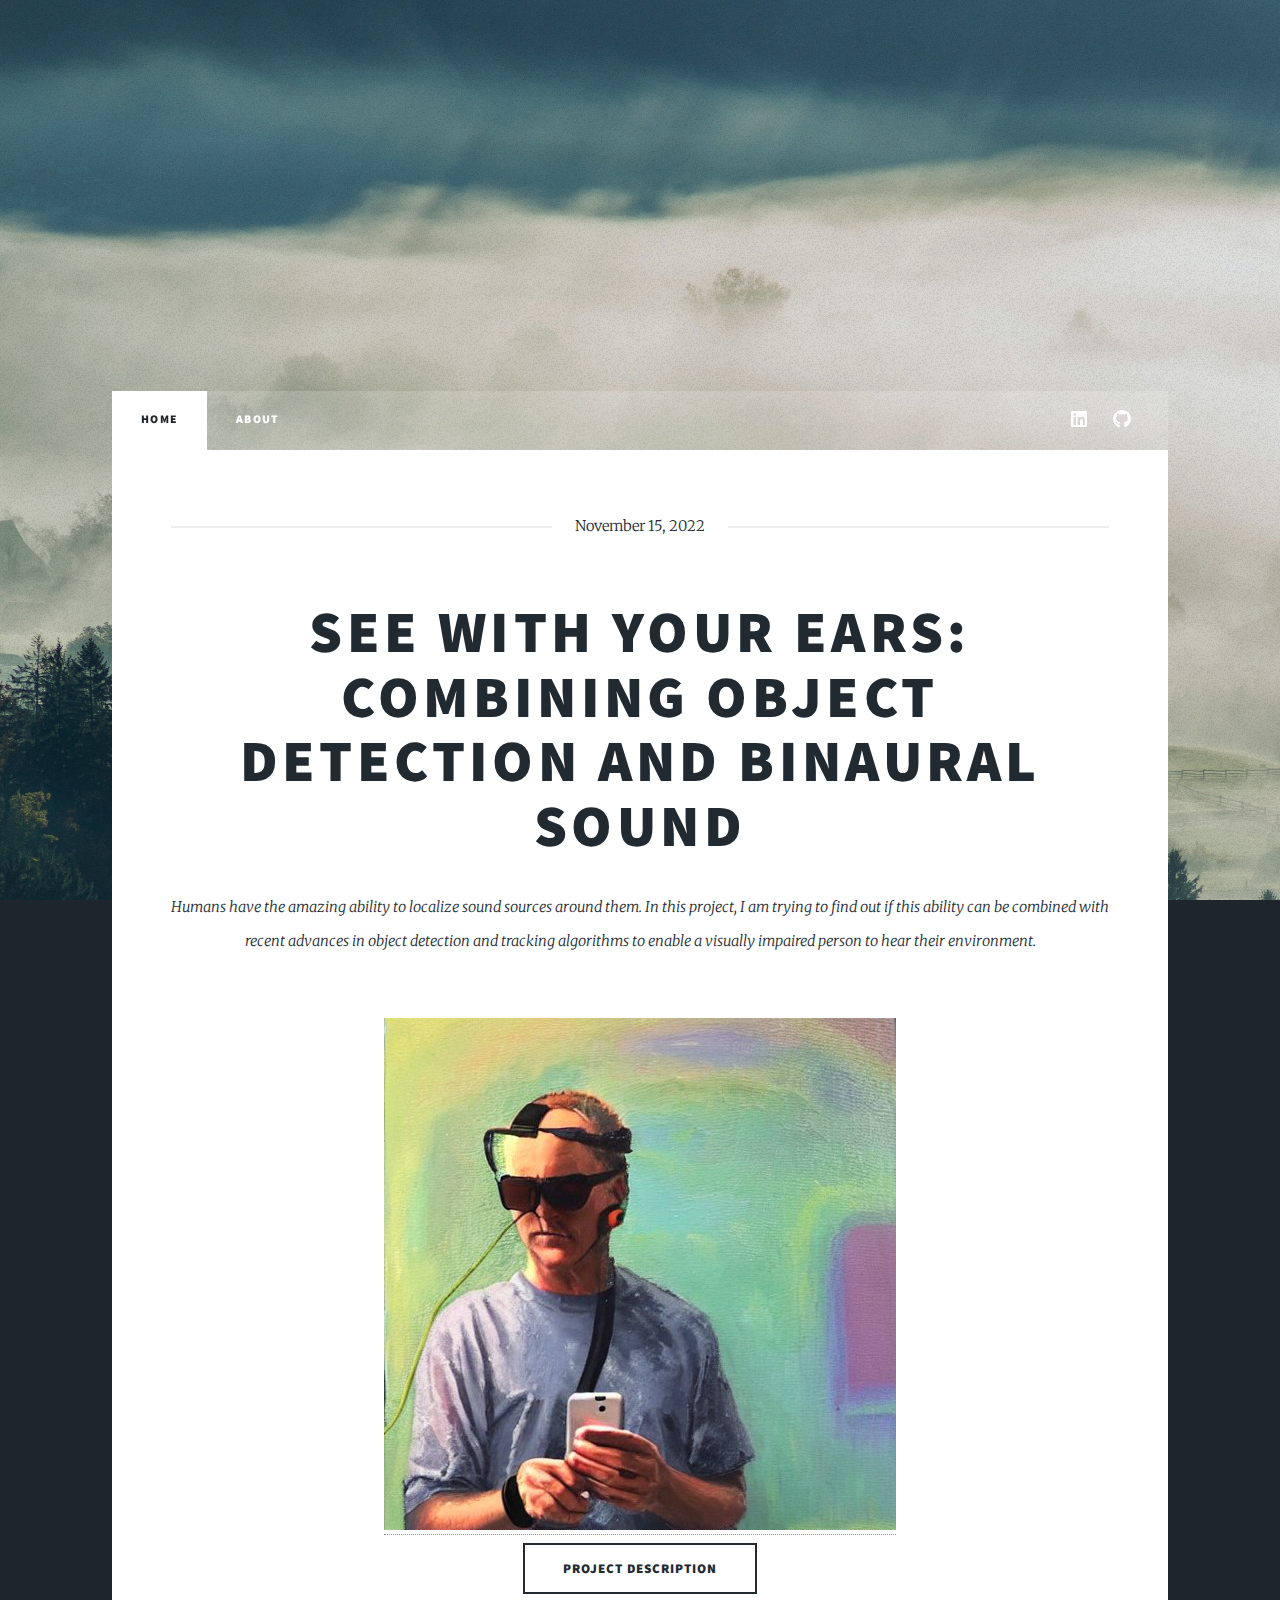
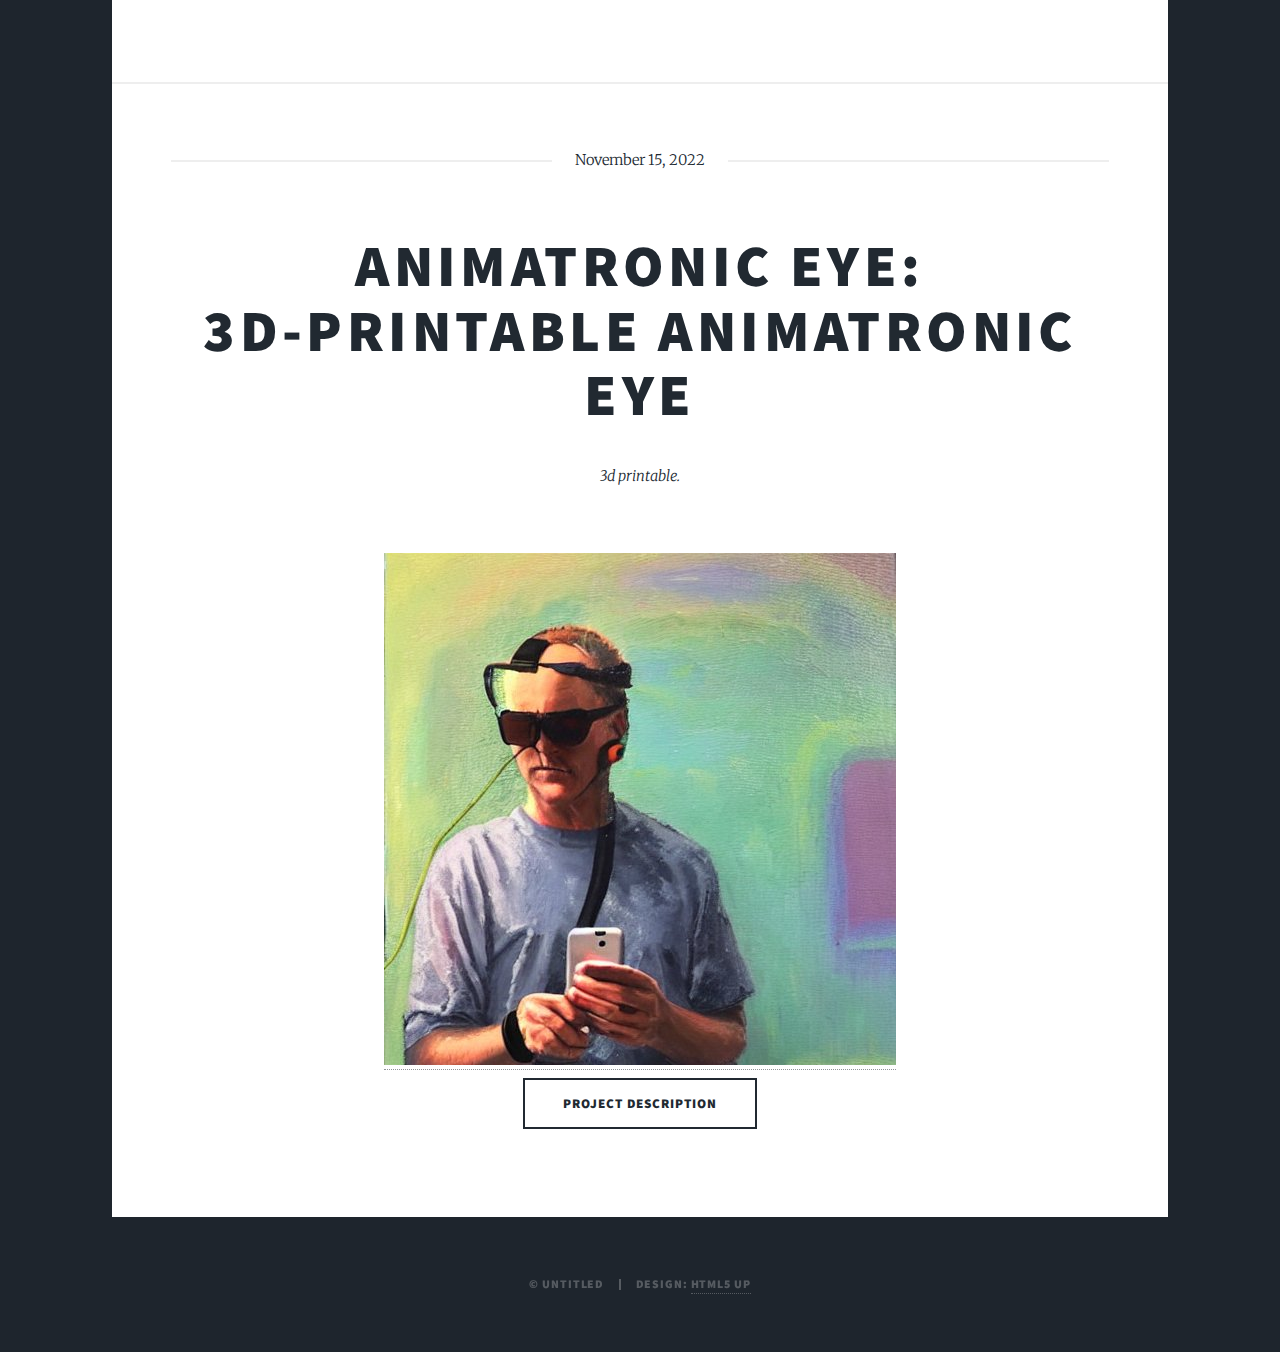
==== commit ad651695: "add page for animatronic eye" ====
--- a/index.html
+++ b/index.html
@@ -6,7 +6,7 @@
 -->
 <html>
 	<head>
-		<title>Massively by HTML5</title>
+		<title>Home</title>
 		<meta charset="utf-8" />
 		<meta name="viewport" content="width=device-width, initial-scale=1, user-scalable=no" />
 		<link rel="stylesheet" href="assets/css/main.css" />
@@ -64,6 +64,18 @@
 							</article>
 
 						<!-- Posts Coming-->
+						<article class="post featured">
+								<header class="major">
+									<span class="date">November 15, 2022</span>
+									<h2><a href="animatronic_eye.html">Animatronic Eye:<br />
+									3D-printable animatronic eye</a></h2>
+									<p>3d printable.</p>
+								</header>
+								<a href="animatronic_eye.html"><img src="images/df1.jpg" alt="" /></a>
+								<ul class="actions special">
+									<li><a href="animatronic_eye.html" class="button large">Project Description</a></li>
+								</ul>
+							</article>
 					</div>
 
 
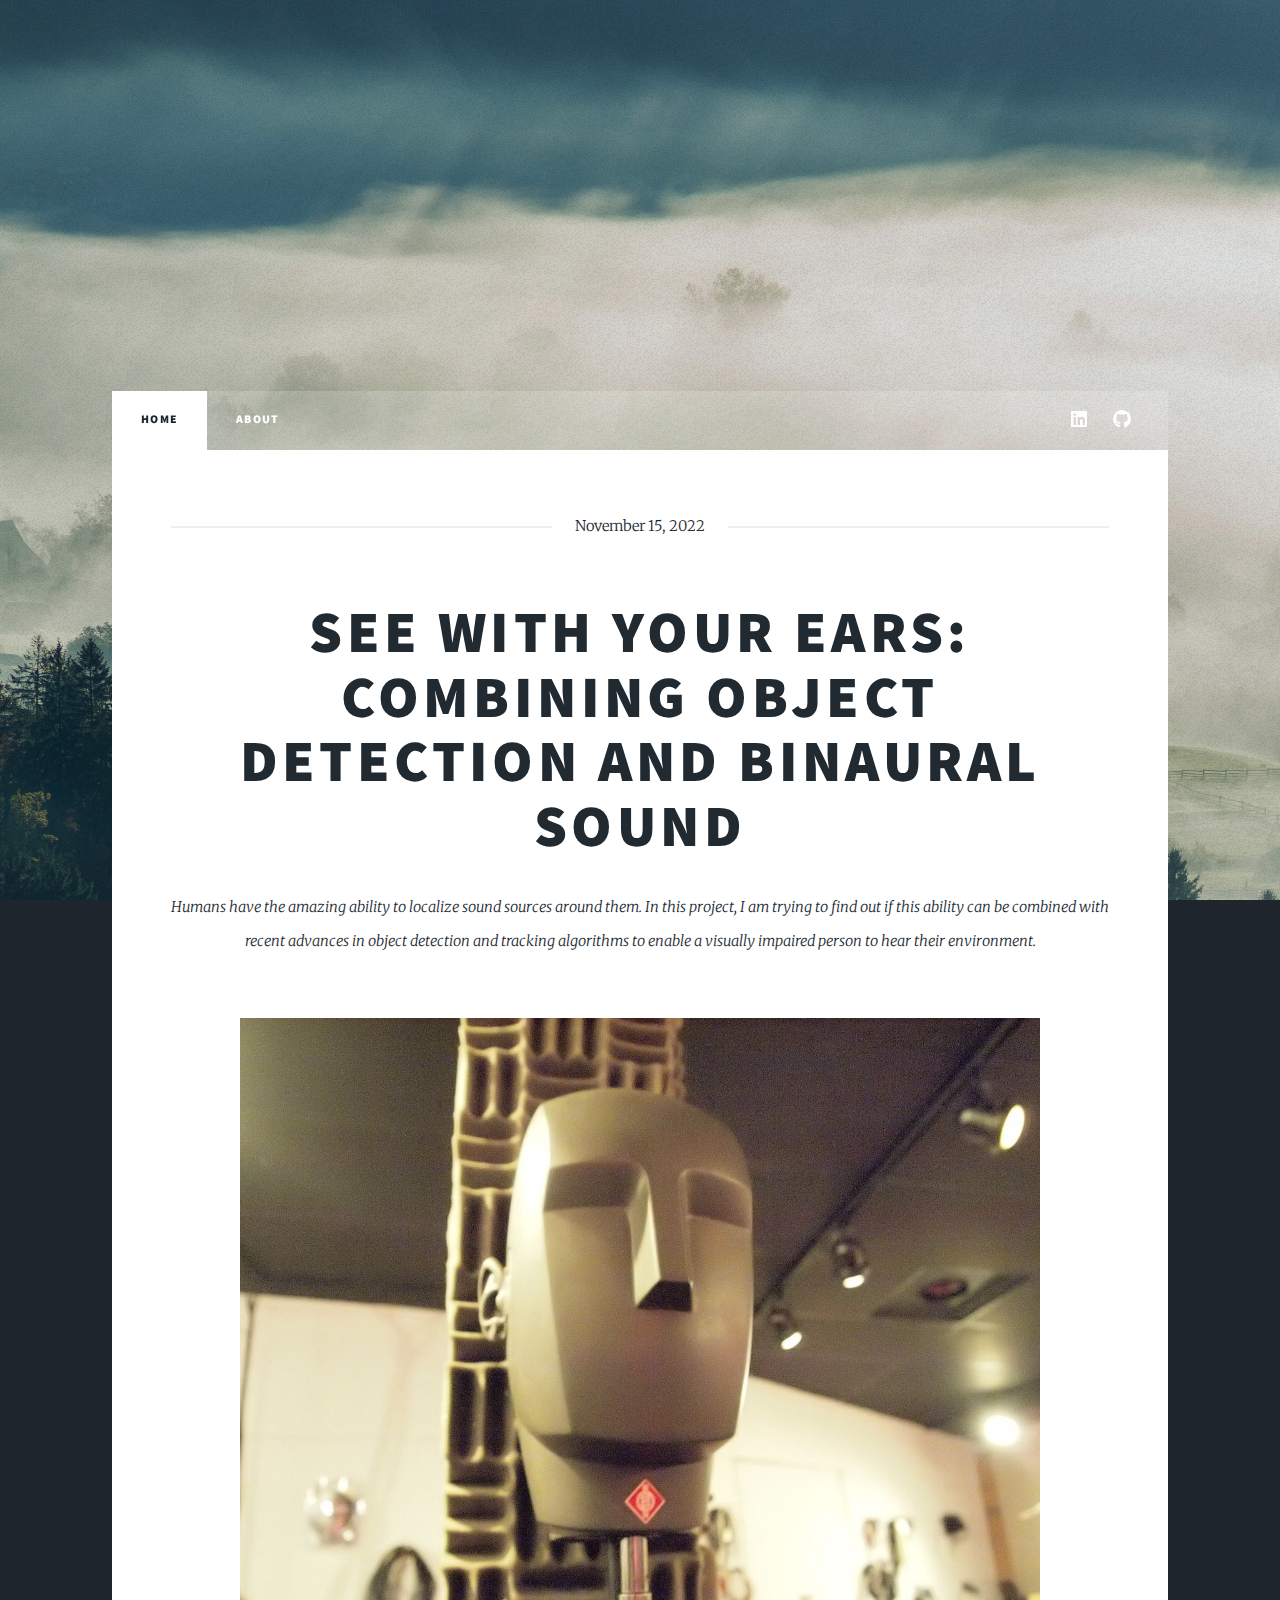
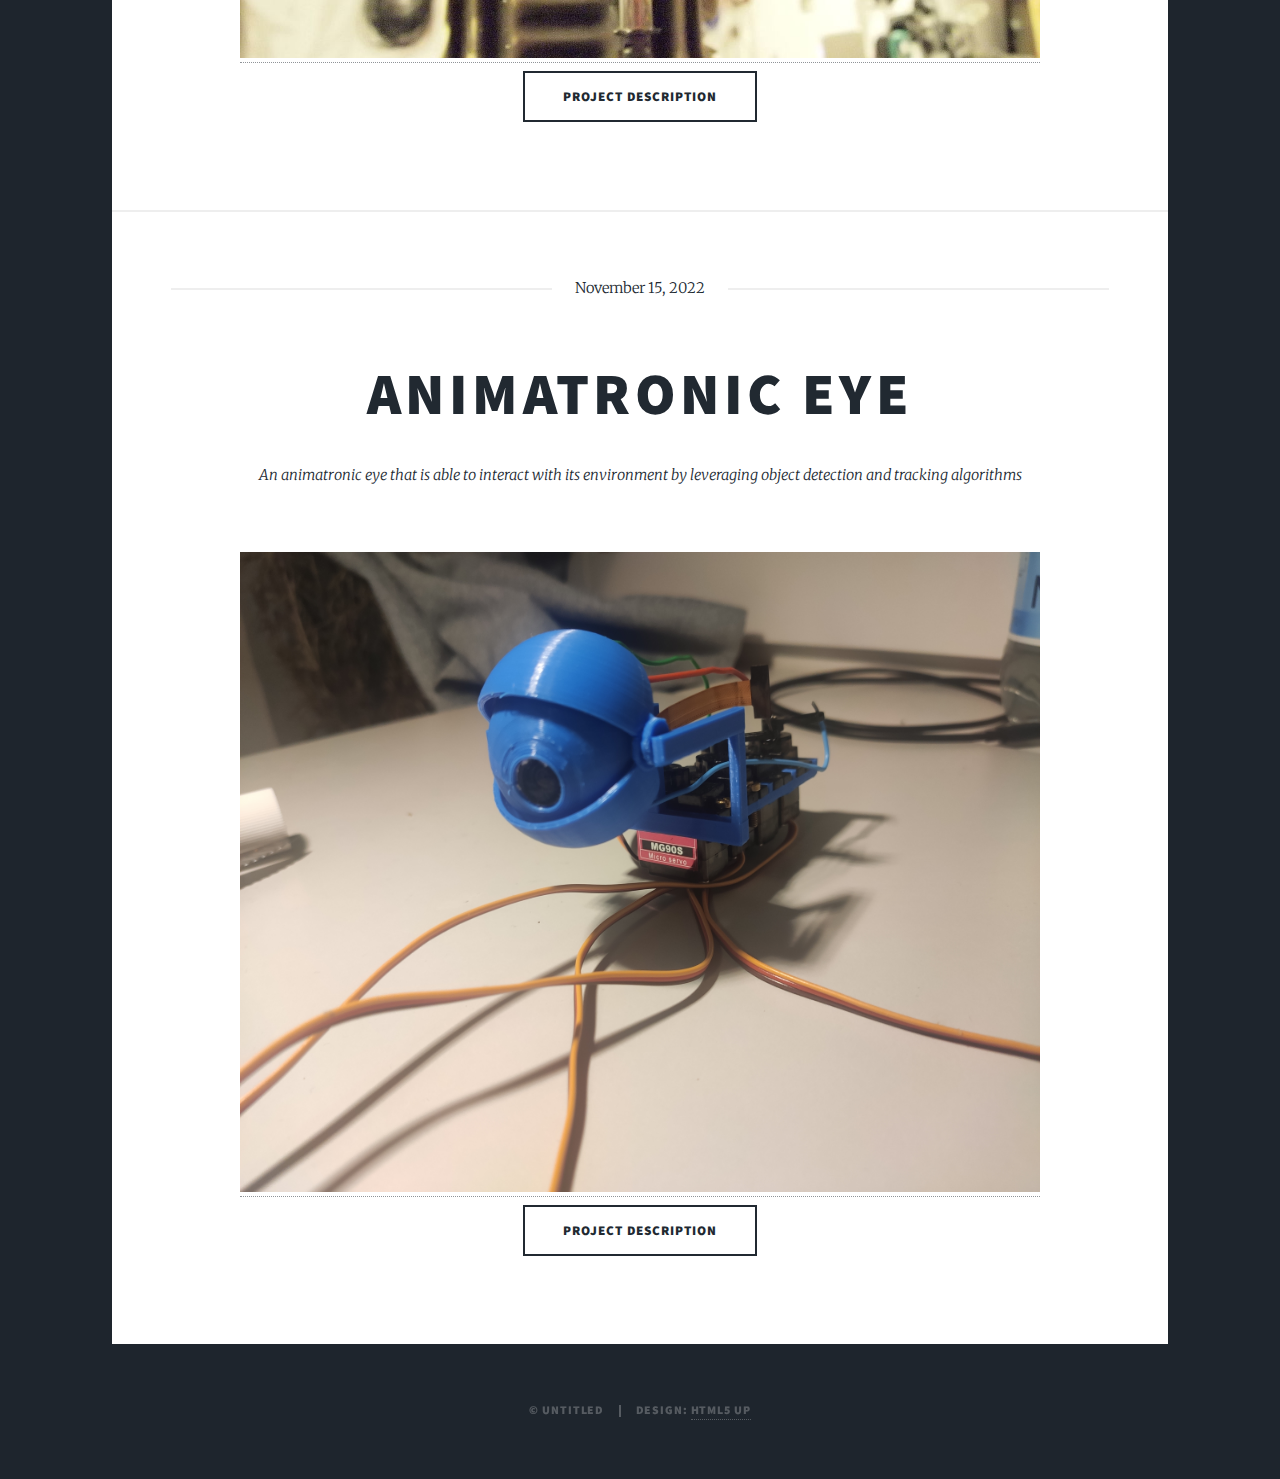
==== commit 3c849b4c: "add page for animatronic eye" ====
--- a/index.html
+++ b/index.html
@@ -57,7 +57,7 @@
 										In this project, I am trying to find out if this ability can be combined with 
 										recent advances in object detection and tracking algorithms to enable a visually impaired person to hear their environment.</p>
 								</header>
-								<a href="see_with_ear.html"><img src="images/df1.jpg" alt="" /></a>
+								<a href="see_with_ear.html"><img width="800" height="640" src="images/head.jpg" alt="" /></a>
 								<ul class="actions special">
 									<li><a href="see_with_ear.html" class="button large">Project Description</a></li>
 								</ul>
@@ -67,11 +67,10 @@
 						<article class="post featured">
 								<header class="major">
 									<span class="date">November 15, 2022</span>
-									<h2><a href="animatronic_eye.html">Animatronic Eye:<br />
-									3D-printable animatronic eye</a></h2>
-									<p>3d printable.</p>
+									<h2><a href="animatronic_eye.html">Animatronic Eye</a></h2>
+									<p>An animatronic eye that is able to interact with its environment by leveraging object detection and tracking algorithms</p>
 								</header>
-								<a href="animatronic_eye.html"><img src="images/df1.jpg" alt="" /></a>
+								<a href="animatronic_eye.html"><img width="800" height="640"  src="images/eye.jpg" alt="" /></a>
 								<ul class="actions special">
 									<li><a href="animatronic_eye.html" class="button large">Project Description</a></li>
 								</ul>
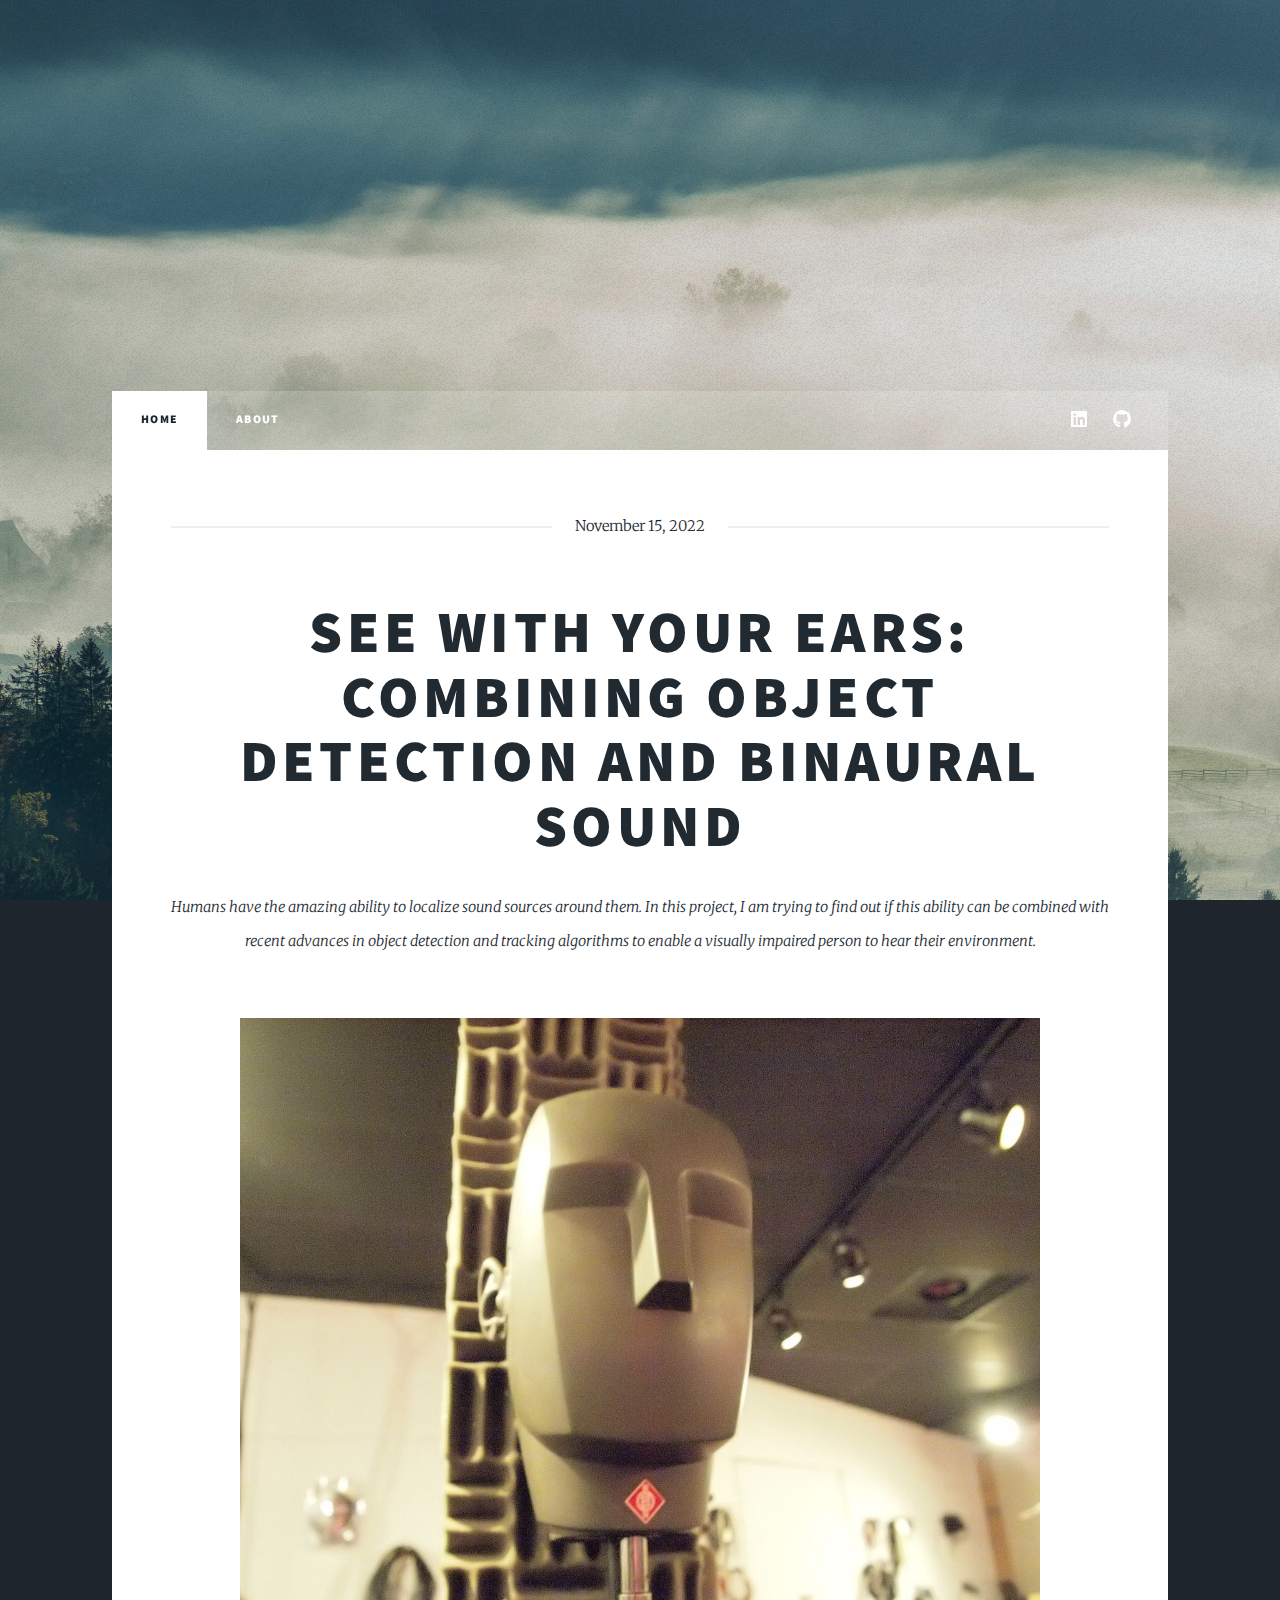
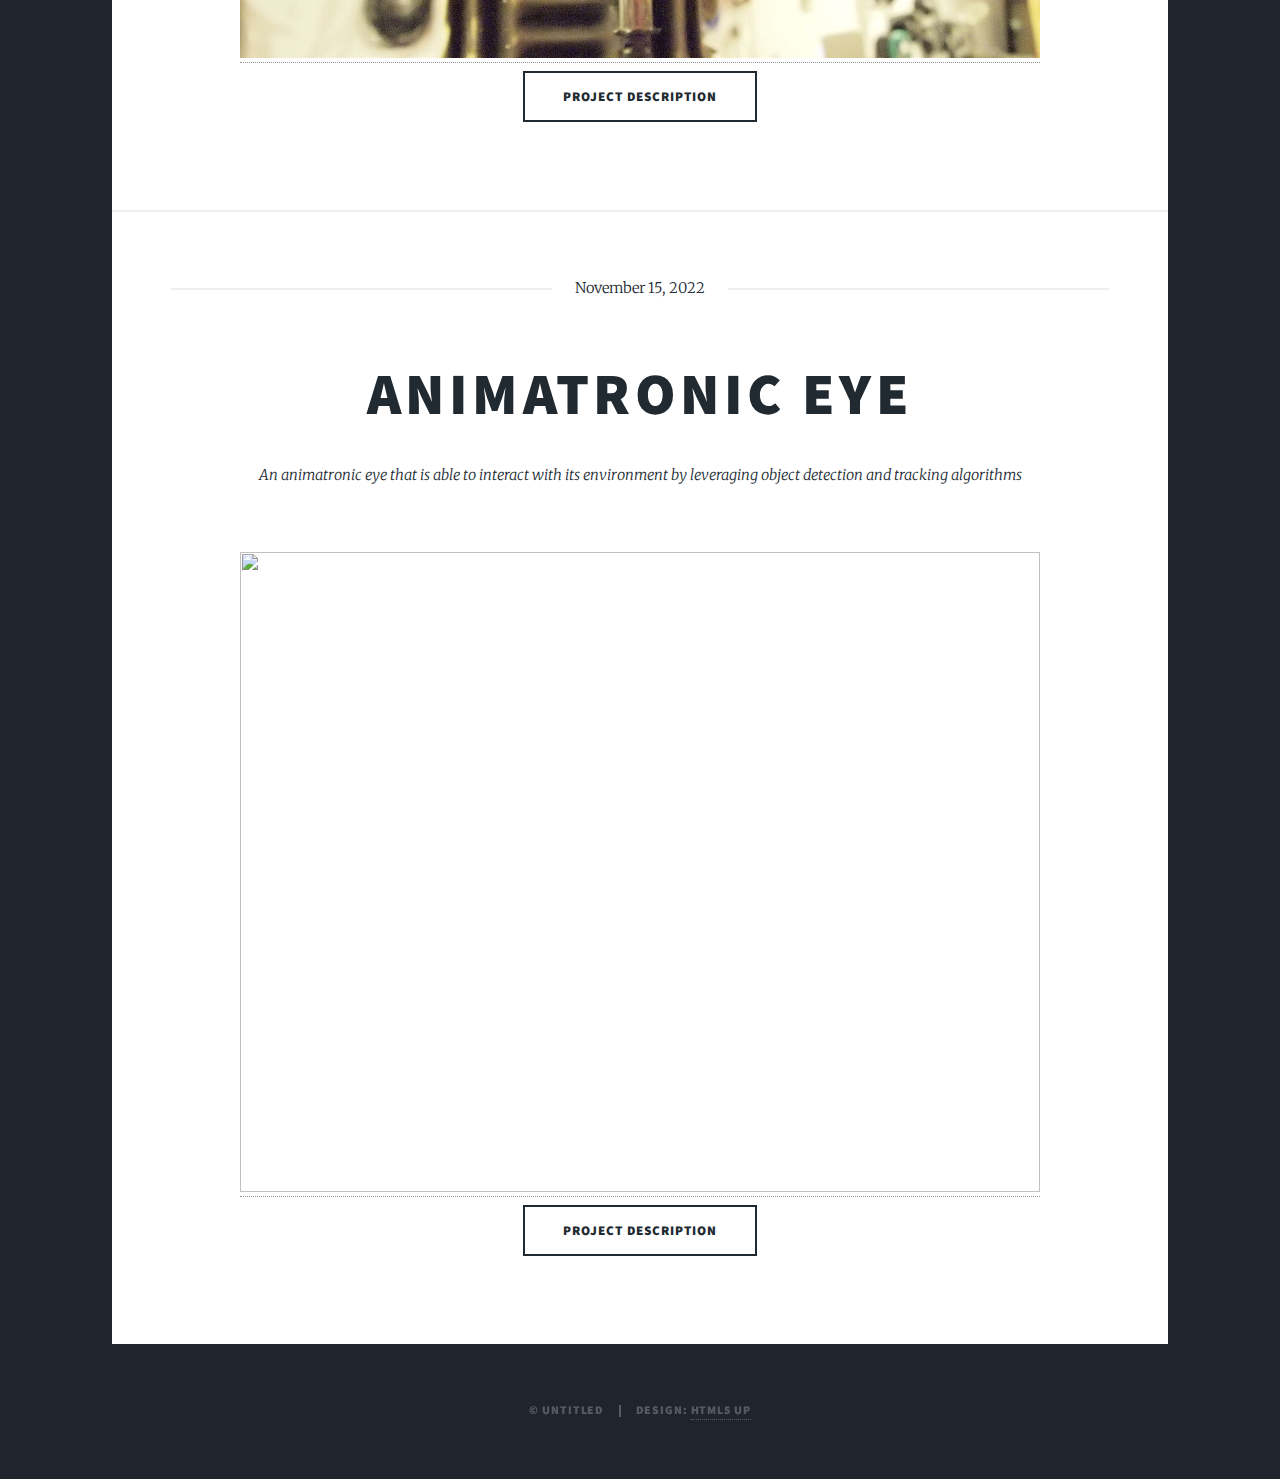
==== commit 822cee25: "better photos" ====
--- a/index.html
+++ b/index.html
@@ -6,7 +6,7 @@
 -->
 <html>
 	<head>
-		<title>Home</title>
+		<title>Mohamed's personal webpage</title>
 		<meta charset="utf-8" />
 		<meta name="viewport" content="width=device-width, initial-scale=1, user-scalable=no" />
 		<link rel="stylesheet" href="assets/css/main.css" />
@@ -70,7 +70,7 @@
 									<h2><a href="animatronic_eye.html">Animatronic Eye</a></h2>
 									<p>An animatronic eye that is able to interact with its environment by leveraging object detection and tracking algorithms</p>
 								</header>
-								<a href="animatronic_eye.html"><img width="800" height="640"  src="images/eye.jpg" alt="" /></a>
+								<a href="animatronic_eye.html"><img width="800" height="640"  src="images/eye_front.jpg" alt="" /></a>
 								<ul class="actions special">
 									<li><a href="animatronic_eye.html" class="button large">Project Description</a></li>
 								</ul>
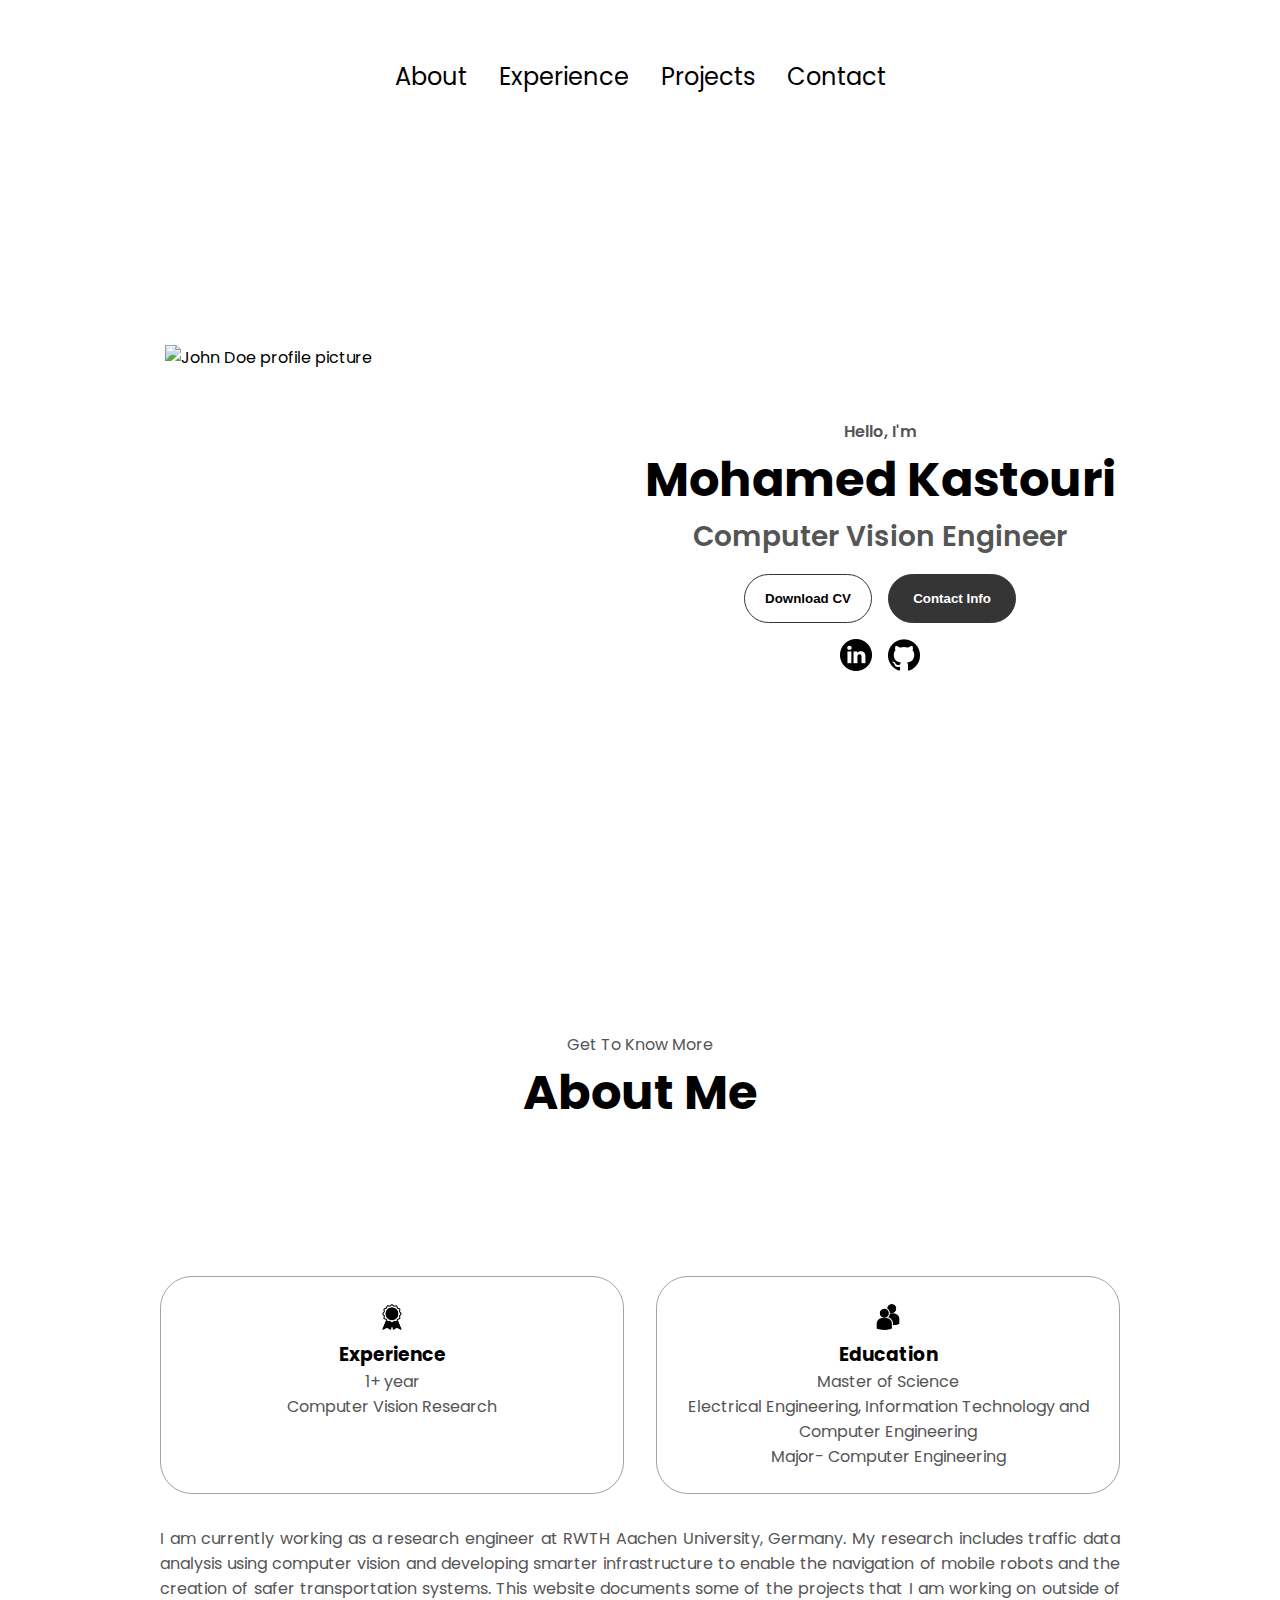
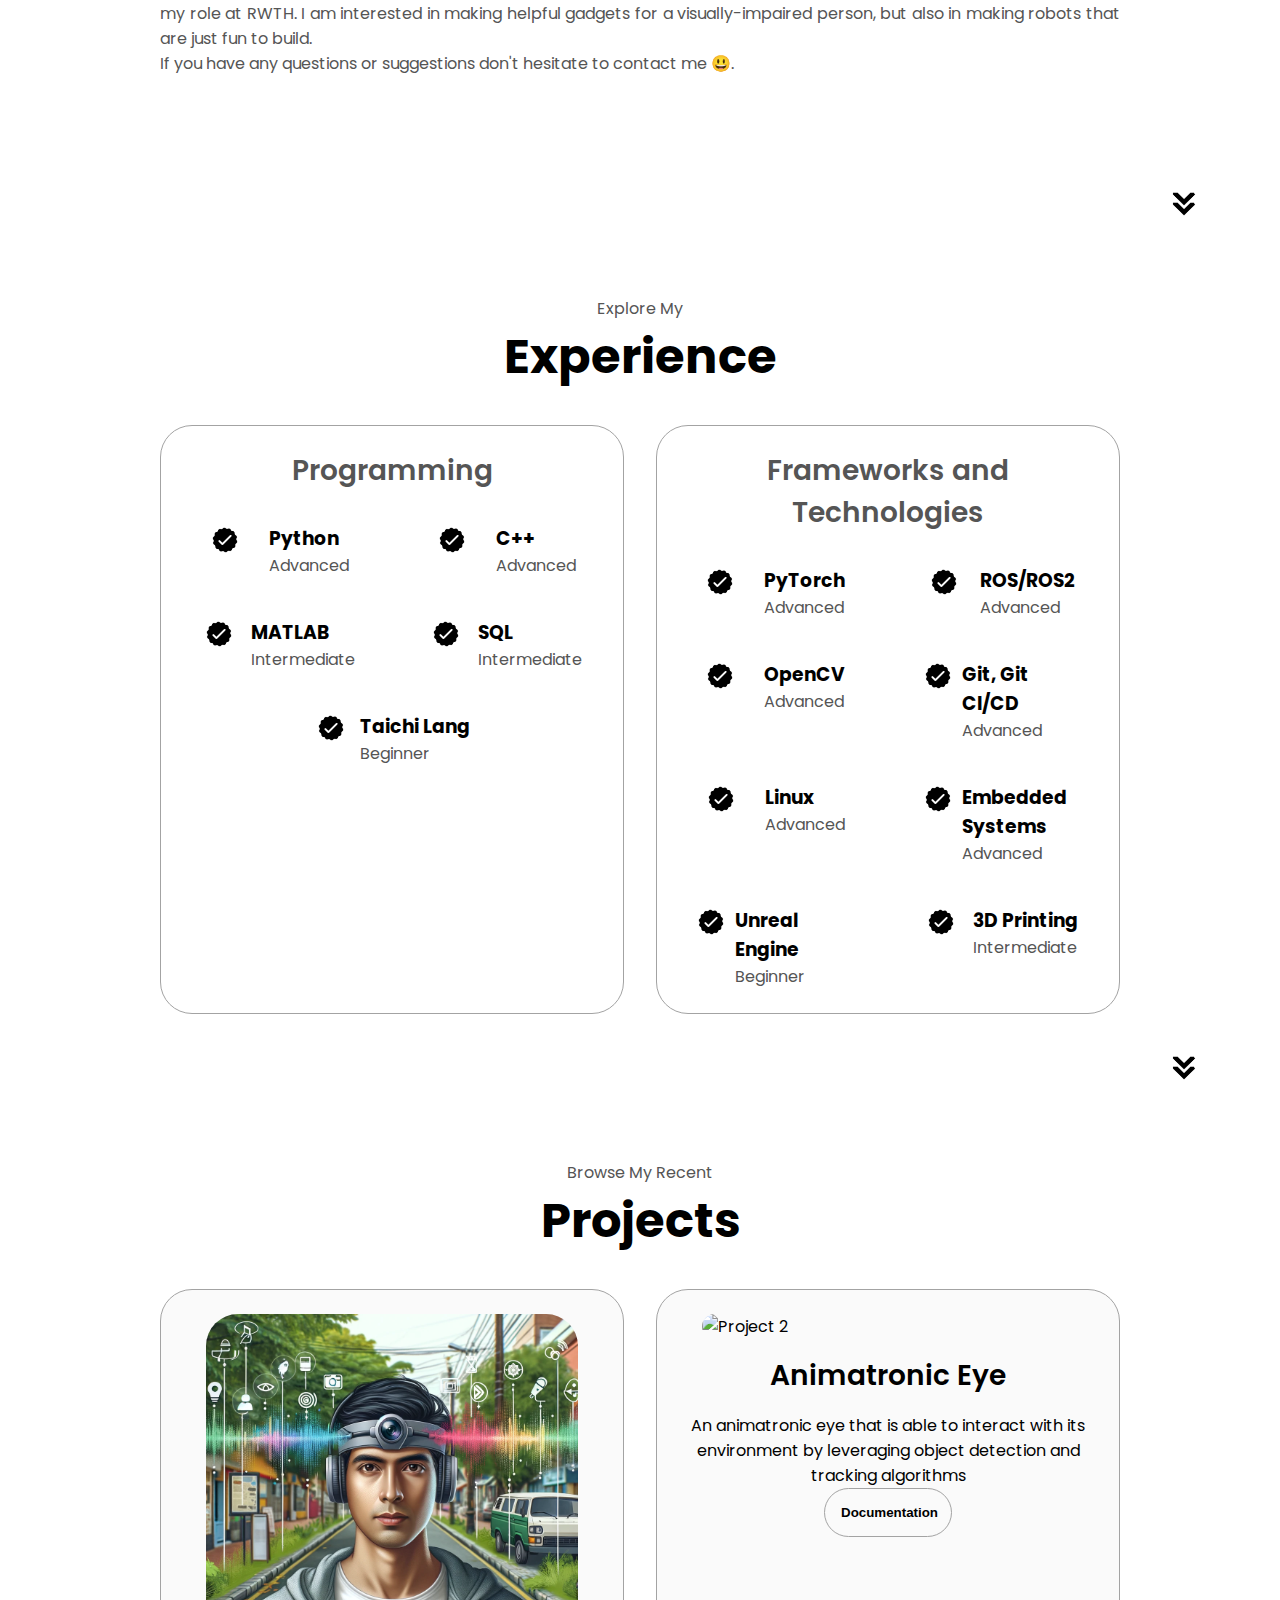
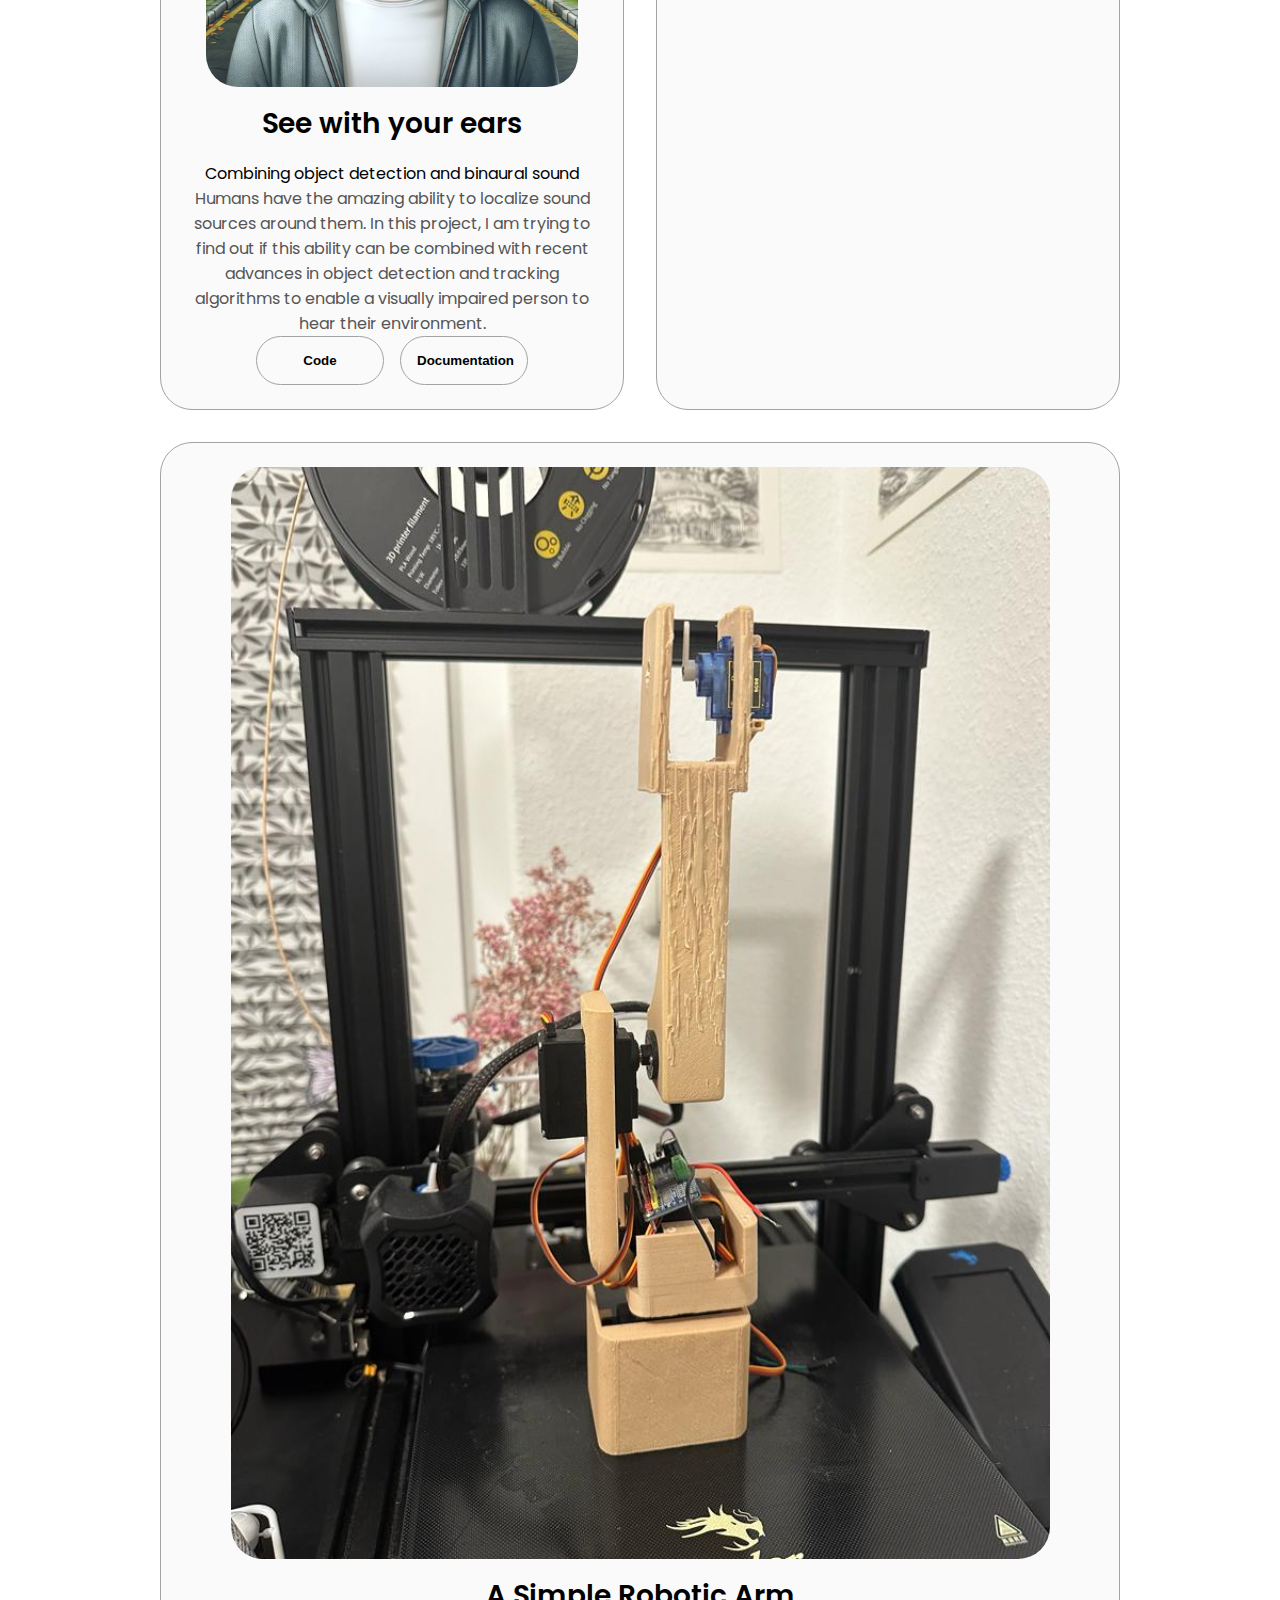
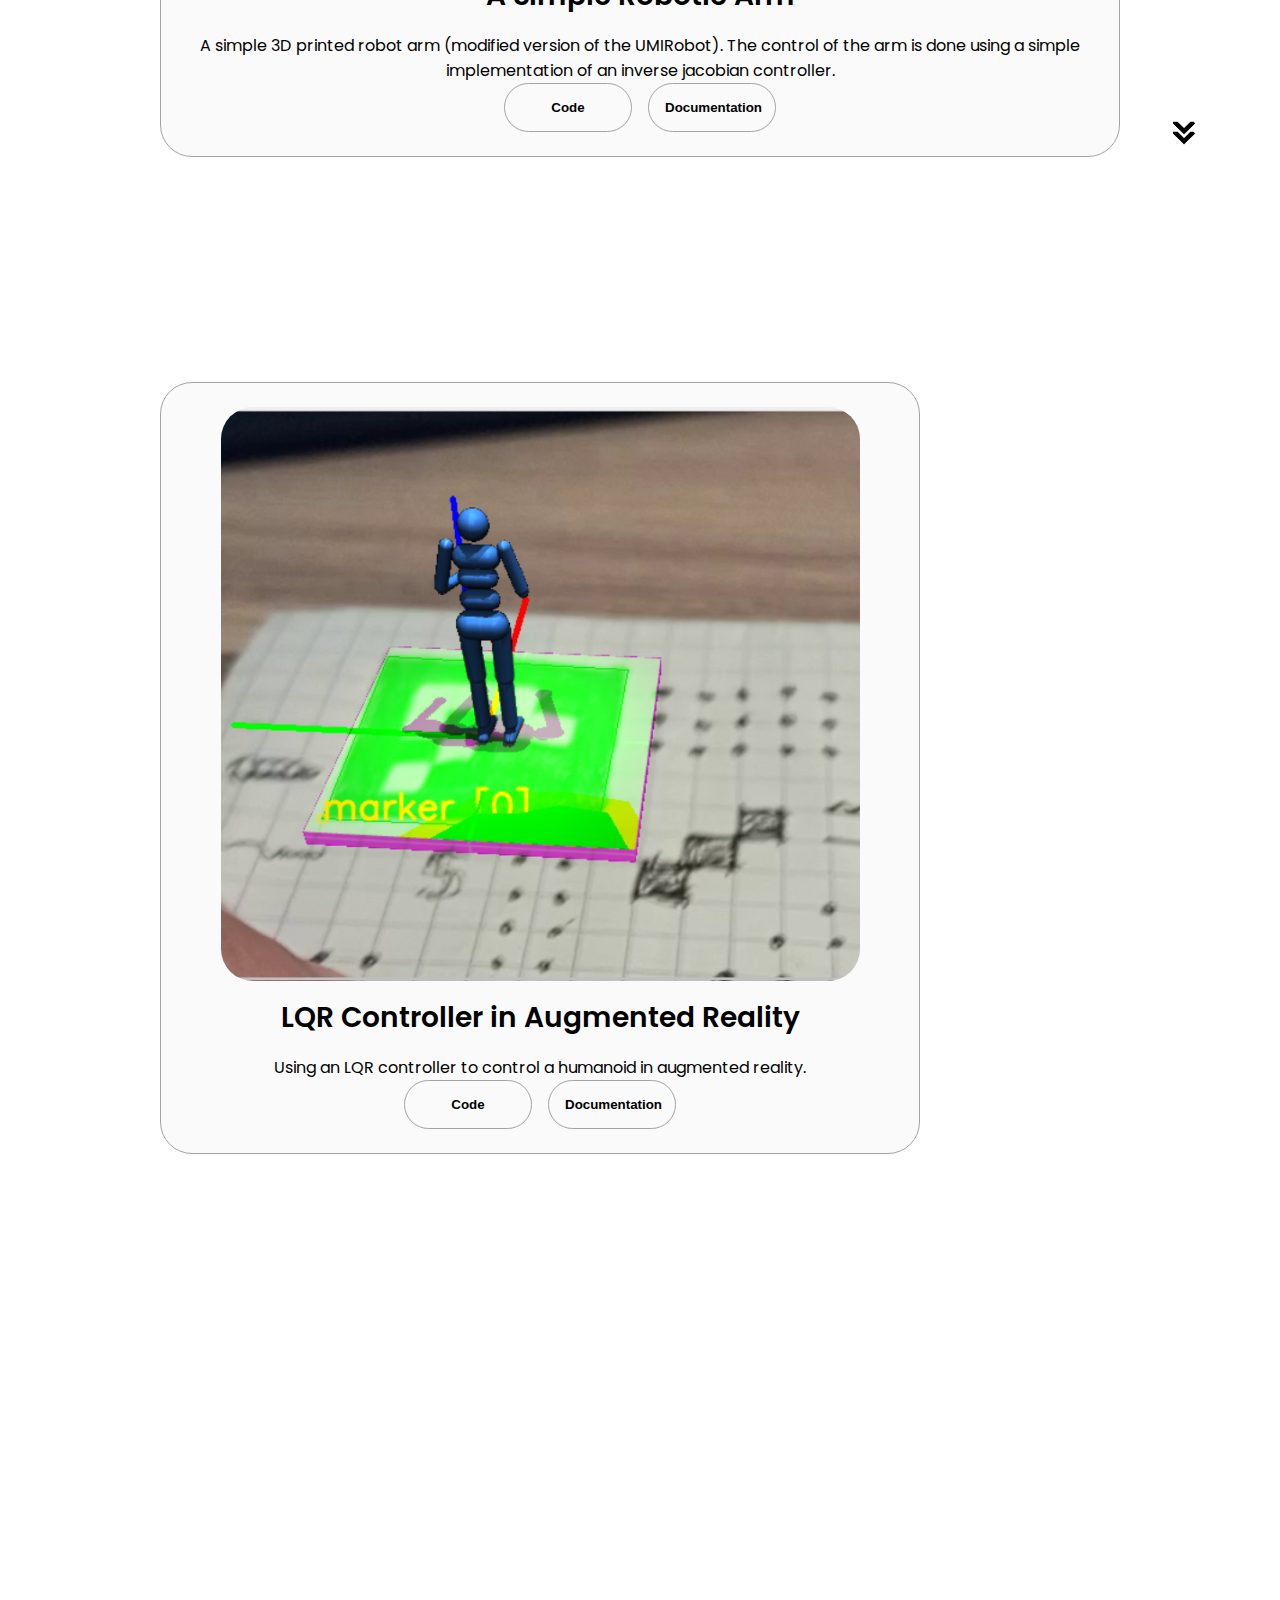
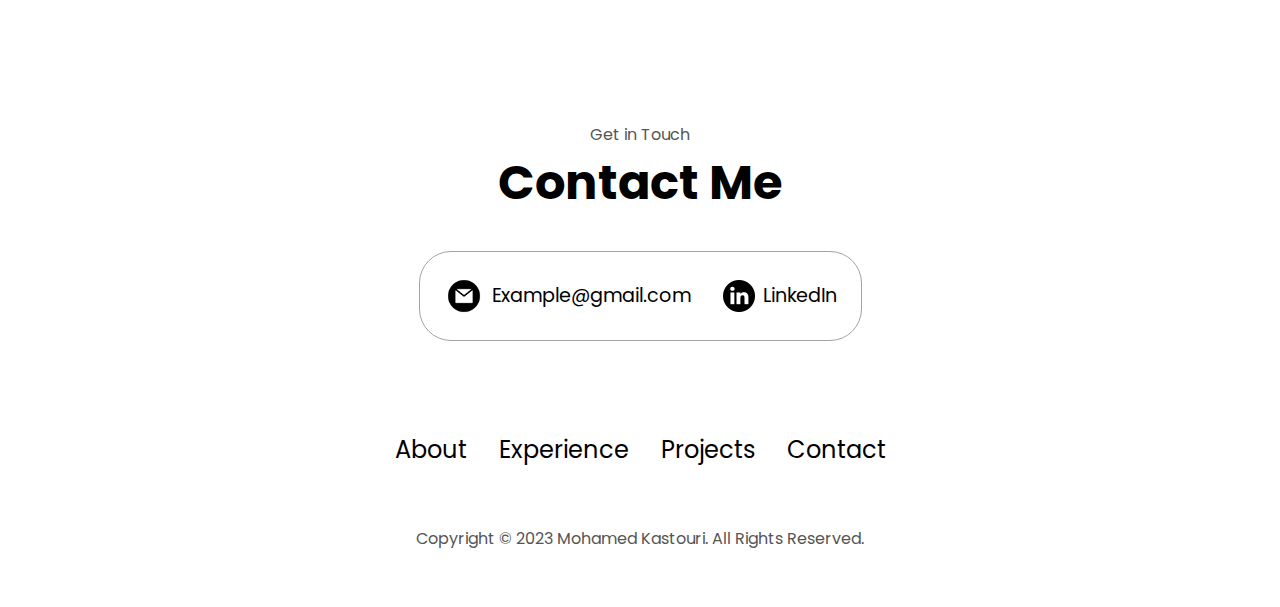
==== commit b80eb397: "simpler layout" ====
--- a/index.html
+++ b/index.html
@@ -1,98 +1,476 @@
-<!DOCTYPE HTML>
-<!--
-	Massively by HTML5 UP
-	html5up.net | @ajlkn
-	Free for personal and commercial use under the CCA 3.0 license (html5up.net/license)
--->
-<html>
-	<head>
-		<title>Mohamed's personal webpage</title>
-		<meta charset="utf-8" />
-		<meta name="viewport" content="width=device-width, initial-scale=1, user-scalable=no" />
-		<link rel="stylesheet" href="assets/css/main.css" />
-		<noscript><link rel="stylesheet" href="assets/css/noscript.css" /></noscript>
-	</head>
-	<body class="is-preload">
-		<!-- Wrapper -->
-			<div id="wrapper" class="fade-in">
-				<!-- Intro -->
-					<div id="intro">
-						<h3>My journey<br />
-						Learning Robotics and Computer Vision</h3>
-						<p>In the spirit of learning by doing, this website will document some of the projects that I will tackle during my journey to becoming a computer vision and robotic software specialist. </br>
-						 Check out my most recent project (still ongoing) <a href="see_with_ear.html">Combining Object Tracking and Binaural Sounds</a></li>. 
-						</p>
-						<!--<ul class="actions">
-							<li><a href="#header" class="button icon solid solo fa-arrow-down scrolly">Continue</a></li>
-						</ul>-->
-					</div>
-
-				<!-- Header
-					<header id="header">
-						<a href="index.html" class="logo">Massively</a>
-					</header> -->
-
-				<!-- Nav -->
-					<nav id="nav">
-						<ul class="links">
-							<li class="active"><a href="index.html">Home</a></li>
-							<li><a href="about.html">About</a></li>
-						</ul>
-						<ul class="icons">
-							<li><a href="#" class="icon brands fa-linkedin"><span class="label">LinkedIn</span></a></li>
-							<li><a href="#" class="icon brands fa-github"><span class="label">GitHub</span></a></li>
-						</ul>
-					</nav>
-
-				<!-- Main -->
-					<div id="main">
-
-						<!-- Featured Post -->
-							<article class="post featured">
-								<header class="major">
-									<span class="date">November 15, 2022</span>
-									<h2><a href="see_with_ear.html">See with your ears:<br />
-									Combining object detection and binaural sound</a></h2>
-									<p>Humans have the amazing ability to localize sound sources around them. 
-										In this project, I am trying to find out if this ability can be combined with 
-										recent advances in object detection and tracking algorithms to enable a visually impaired person to hear their environment.</p>
-								</header>
-								<a href="see_with_ear.html"><img width="800" height="640" src="images/head.jpg" alt="" /></a>
-								<ul class="actions special">
-									<li><a href="see_with_ear.html" class="button large">Project Description</a></li>
-								</ul>
-							</article>
-
-						<!-- Posts Coming-->
-						<article class="post featured">
-								<header class="major">
-									<span class="date">November 15, 2022</span>
-									<h2><a href="animatronic_eye.html">Animatronic Eye</a></h2>
-									<p>An animatronic eye that is able to interact with its environment by leveraging object detection and tracking algorithms</p>
-								</header>
-								<a href="animatronic_eye.html"><img width="800" height="640"  src="images/eye_front.jpg" alt="" /></a>
-								<ul class="actions special">
-									<li><a href="animatronic_eye.html" class="button large">Project Description</a></li>
-								</ul>
-							</article>
-					</div>
-
-
-				<!-- Copyright -->
-					<div id="copyright">
-						<ul><li>&copy; Untitled</li><li>Design: <a href="https://html5up.net">HTML5 UP</a></li></ul>
-					</div>
-
-			</div>
-
-		<!-- Scripts -->
-			<script src="assets/js/jquery.min.js"></script>
-			<script src="assets/js/jquery.scrollex.min.js"></script>
-			<script src="assets/js/jquery.scrolly.min.js"></script>
-			<script src="assets/js/browser.min.js"></script>
-			<script src="assets/js/breakpoints.min.js"></script>
-			<script src="assets/js/util.js"></script>
-			<script src="assets/js/main.js"></script>
-
-	</body>
-</html>+<!DOCTYPE html>
+<html lang="en">
+  <head>
+    <meta charset="UTF-8" />
+    <meta http-equiv="X-UA-Compatible" content="IE=edge" />
+    <meta name="viewport" content="width=device-width, initial-scale=1.0" />
+    <title>My Portfolio</title>
+    <link rel="stylesheet" href="style.css" />
+    <link rel="stylesheet" href="mediaqueries.css" />
+  </head>
+  <body>
+    <nav id="desktop-nav">
+      
+        <ul class="nav-links">
+          <li><a href="#about">About</a></li>
+          <li><a href="#experience">Experience</a></li>
+          <li><a href="#projects">Projects</a></li>
+          <li><a href="#contact">Contact</a></li>
+        </ul>
+      </div>
+    </nav>
+    <nav id="hamburger-nav">
+      <div class="logo"></div>
+      <div class="hamburger-menu">
+        <div class="hamburger-icon" onclick="toggleMenu()">
+          <span></span>
+          <span></span>
+          <span></span>
+        </div>
+        <div class="menu-links">
+          <li><a href="#about" onclick="toggleMenu()">About</a></li>
+          <li><a href="#experience" onclick="toggleMenu()">Experience</a></li>
+          <li><a href="#projects" onclick="toggleMenu()">Projects</a></li>
+          <li><a href="#contact" onclick="toggleMenu()">Contact</a></li>
+        </div>
+      </div>
+    </nav>
+    <section id="profile">
+      <div class="section__pic-container">
+        <img src="./assets/profile-pic.jpg" alt="John Doe profile picture" />
+      </div>
+      <div class="section__text">
+        <p class="section__text__p1">Hello, I'm</p>
+        <h1 class="title">Mohamed Kastouri</h1>
+        <p class="section__text__p2">Computer Vision Engineer</p>
+        <div class="btn-container">
+          <button
+            class="btn btn-color-2"
+            onclick="window.open('./assets/CV.pdf')"
+          >
+            Download CV
+          </button>
+          <button class="btn btn-color-1" onclick="location.href='./#contact'">
+            Contact Info
+          </button>
+        </div>
+        <div id="socials-container">
+          <img
+            src="./assets/linkedin.png"
+            alt="My LinkedIn profile"
+            class="icon"
+            onclick="location.href='https://www.linkedin.com/in/mkastouri/'"
+          />
+          <img
+            src="./assets/github.png"
+            alt="My Github profile"
+            class="icon"
+            onclick="location.href='https://github.com/Kastouri'"
+          />
+        </div>
+      </div>
+    </section>
+    <section id="about">
+      <p class="section__text__p1">Get To Know More</p>
+      <h1 class="title">About Me</h1>
+      <div class="section-container">
+        <!-- <div class="section__pic-container">
+          <img
+            src="./assets/about-pic.png"
+            alt="Profile picture"
+            class="about-pic"
+          />
+        </div> -->
+        <div class="about-details-container">
+          <div class="about-containers">
+            <div class="details-container">
+              <img
+                src="./assets/experience.png"
+                alt="Experience icon"
+                class="icon"
+              />
+              <h3>Experience</h3>
+              <p>1+ year <br />Computer Vision Research</p>
+            </div>
+            <div class="details-container">
+              <img
+                src="./assets/education.png"
+                alt="Education icon"
+                class="icon"
+              />
+              <h3>Education</h3>
+              <p>Master of Science<br />Electrical Engineering, Information Technology and Computer Engineering<br />Major- Computer Engineering</p>
+            </div>
+          </div>
+          <div class="text-container">
+            <p>  I am currently working as a research engineer at RWTH Aachen University, Germany. 
+              My research includes traffic data analysis using computer vision and developing smarter infrastructure to enable the navigation of mobile robots and the creation of safer transportation systems. 
+              This website documents some of the projects that I am working on outside of my role at RWTH. I am interested in making helpful gadgets for a visually-impaired person, but also in making robots that are just fun to build. 
+            </p>
+								<p>If you have any questions or suggestions don't hesitate to contact me &#128515. </p>
+							
+          </div>
+        </div>
+      </div>
+      <img
+        src="./assets/arrow.png"
+        alt="Arrow icon"
+        class="icon arrow"
+        onclick="location.href='./#experience'"
+      />
+    </section>
+    <section id="experience">
+      <p class="section__text__p1">Explore My</p>
+      <h1 class="title">Experience</h1>
+      <div class="experience-details-container">
+        <div class="about-containers">
+          
+          <div class="details-container">
+            <h2 class="experience-sub-title">Programming</h2>
+            <div class="article-container">
+              <article>
+                <img
+                  src="./assets/checkmark.png"
+                  alt="Experience icon"
+                  class="icon"
+                />
+                <div>
+                  <h3>Python</h3>
+                  <p>Advanced</p>
+                </div>
+              </article>
+              <article>
+                <img
+                  src="./assets/checkmark.png"
+                  alt="Experience icon"
+                  class="icon"
+                />
+                <div>
+                  <h3>C++</h3>
+                  <p>Advanced</p>
+                </div>
+              </article>
+              <article>
+                <img
+                  src="./assets/checkmark.png"
+                  alt="Experience icon"
+                  class="icon"
+                />
+                <div>
+                  <h3>MATLAB</h3>
+                  <p>Intermediate</p>
+                </div>
+              </article>
+              <article>
+                <img
+                  src="./assets/checkmark.png"
+                  alt="Experience icon"
+                  class="icon"
+                />
+                <div>
+                  <h3>SQL</h3>
+                  <p>Intermediate</p>
+                </div>
+              </article>
+              <article>
+                <img
+                  src="./assets/checkmark.png"
+                  alt="Experience icon"
+                  class="icon"
+                />
+                <div>
+                  <h3>Taichi Lang</h3>
+                  <p>Beginner</p>
+                </div>
+              </article>
+              
+            </div>
+          </div>
+          <div class="details-container">
+            <h2 class="experience-sub-title">Frameworks and Technologies</h2>
+            <div class="article-container">
+              <article>
+                <img
+                  src="./assets/checkmark.png"
+                  alt="Experience icon"
+                  class="icon"
+                />
+                <div>
+                  <h3>PyTorch</h3>
+                  <p>Advanced</p>
+                </div>
+              </article>
+              <article>
+                <img
+                  src="./assets/checkmark.png"
+                  alt="Experience icon"
+                  class="icon"
+                />
+                <div>
+                  <h3>ROS/ROS2</h3>
+                  <p>Advanced</p>
+                </div>
+              </article>
+              <article>
+                <img
+                  src="./assets/checkmark.png"
+                  alt="Experience icon"
+                  class="icon"
+                />
+                <div>
+                  <h3>OpenCV</h3>
+                  <p>Advanced</p>
+                </div>
+              </article>
+              <article>
+                <img
+                  src="./assets/checkmark.png"
+                  alt="Experience icon"
+                  class="icon"
+                />
+                <div>
+                  <h3>Git, Git CI/CD</h3>
+                  <p>Advanced</p>
+                </div>
+              </article>
+
+              <article>
+                <img
+                  src="./assets/checkmark.png"
+                  alt="Experience icon"
+                  class="icon"
+                />
+                <div>
+                  <h3>Linux</h3>
+                  <p>Advanced</p>
+                </div>
+              </article>
+              <article>
+                <img
+                  src="./assets/checkmark.png"
+                  alt="Experience icon"
+                  class="icon"
+                />
+                <div>
+                  <h3>Embedded Systems</h3>
+                  <p>Advanced</p>
+                </div>
+              </article>
+              <article>
+                <img
+                  src="./assets/checkmark.png"
+                  alt="Experience icon"
+                  class="icon"
+                />
+                <div>
+                  <h3>Unreal Engine</h3>
+                  <p>Beginner</p>
+                </div>
+              </article>
+              <article>
+                <img
+                  src="./assets/checkmark.png"
+                  alt="Experience icon"
+                  class="icon"
+                />
+                <div>
+                  <h3>3D Printing</h3>
+                  <p>Intermediate</p>
+                </div>
+              </article>
+            </div>
+          </div>
+        </div>
+      </div>
+      <img
+        src="./assets/arrow.png"
+        alt="Arrow icon"
+        class="icon arrow"
+        onclick="location.href='./#projects'"
+      />
+    </section>
+    <section id="projects">
+      <p class="section__text__p1">Browse My Recent</p>
+      <h1 class="title">Projects</h1>
+      <div class="experience-details-container">
+        <div class="about-containers">
+          <div class="details-container color-container">
+            <div class="article-container">
+              <img
+                src="./assets/project-1.png"
+                alt="Project 1"
+                class="project-img"
+              />
+            </div>
+            <h2 class="experience-sub-title project-title"><a href="see_with_ear.html">See with your ears</a></h2>
+              Combining object detection and binaural sound</a></h2>
+              <p>Humans have the amazing ability to localize sound sources around them. 
+                In this project, I am trying to find out if this ability can be combined with 
+                recent advances in object detection and tracking algorithms to enable a visually impaired person to hear their environment.</p>
+            <div class="btn-container">
+              <button
+                class="btn btn-color-2 project-btn"
+                onclick="location.href='https://github.com/Kastouri/See-With-Your-Ears'"
+              >
+                Code
+              </button>
+              <button
+                class="btn btn-color-2 project-btn"
+                onclick="location.href='see_with_ear.html'"
+              >
+                Documentation
+              </button>
+            </div>
+          </div>
+          
+          <div class="details-container color-container">
+            <div class="article-container">
+              <img
+                src="./images/eye_front.jpg"
+                alt="Project 2"
+                class="project-img"
+              />
+            </div>
+            <h2 class="experience-sub-title project-title"><a href="animatronic_eye.html">Animatronic Eye</a></h2>
+            An animatronic eye that is able to interact with its environment by leveraging object detection and tracking algorithms
+
+
+            <div class="btn-container">
+              <button
+                class="btn btn-color-2 project-btn"
+                onclick="location.href='animatronic_eye.html'"
+              >
+                Documentation
+              </button>
+            </div>
+          </div>
+          <div class="details-container color-container">
+            <div class="article-container">
+              <img
+                src="./images/arm.jpg"
+                alt="Project 3"
+                class="project-img"
+              />
+            </div>
+            <h2 class="experience-sub-title project-title"><a href="robotic_arm.html">A Simple Robotic Arm</a></h2>
+            A simple 3D printed robot arm (modified version of the <a href="https://mmmarinho.github.io/UMIRobot/">UMIRobot</a>). The control of the arm is done using a simple implementation of an inverse jacobian controller.
+            <div class="btn-container">
+              <button
+                class="btn btn-color-2 project-btn"
+                onclick="location.href='https://github.com/'"
+              >
+                Code
+              </button>
+              <button
+                class="btn btn-color-2 project-btn"
+                onclick="location.href='robotic_arm.html'"
+              >
+                Documentation
+              </button>
+            </div>
+          </div>
+          
+        </div>
+      
+        
+        
+      </div>
+      <img
+        src="./assets/arrow.png"
+        alt="Arrow icon"
+        class="icon arrow"
+        onclick="location.href='./#contact'"
+      />
+    </section>
+     <section id="projects2">
+      <br><br><br><br><br>
+      <div class="experience-details-container">
+        <div class="about-containers">
+          
+          
+          <div class="details-container color-container">
+            <div class="article-container">
+              <img
+                src="./images/ar2.png"
+                alt="Project 2"
+                class="project-img"
+              />
+            </div>
+            <h2 class="experience-sub-title project-title"><a href="lqr_ar.html">LQR Controller in Augmented Reality</a></h2>
+            Using an LQR controller to control a humanoid in augmented reality.
+
+            <div class="btn-container">
+              <button
+                class="btn btn-color-2 project-btn"
+                onclick="location.href='https://github.com/Kastouri/mujoco_ar'"
+              >
+                Code
+              </button>
+              <button
+                class="btn btn-color-2 project-btn"
+                onclick="location.href='lqr_ar.html'"
+              >
+                Documentation
+              </button>
+            </div>
+          </div>
+         
+          
+        </div>
+      
+        
+        
+      </div>
+      
+      <img
+        src="./assets/arrow.png"
+        alt="Arrow icon"
+        class="icon arrow"
+        onclick="location.href='./#contact'"
+      />
+    </section>
+    <br><br><br><br><br>
+    <br><br><br><br><br>
+    <br><br><br><br><br>
+    <br><br><br><br><br>
+
+    
+    <section id="contact">
+
+      <p class="section__text__p1">Get in Touch</p>
+      <h1 class="title">Contact Me</h1>
+      <div class="contact-info-upper-container">
+        <div class="contact-info-container">
+          <img
+            src="./assets/email.png"
+            alt="Email icon"
+            class="icon contact-icon email-icon"
+          />
+          <p><a href="mailto:examplemail@gmail.com">Example@gmail.com</a></p>
+        </div>
+        <div class="contact-info-container">
+          <img
+            src="./assets/linkedin.png"
+            alt="LinkedIn icon"
+            class="icon contact-icon"
+          />
+          <p><a href="https://www.linkedin.com/in/mkastouri/">LinkedIn</a></p>
+        </div>
+      </div>
+    </section>
+    <footer>
+      <nav>
+        <div class="nav-links-container">
+          <ul class="nav-links">
+            <li><a href="#about">About</a></li>
+            <li><a href="#experience">Experience</a></li>
+            <li><a href="#projects">Projects</a></li>
+            <li><a href="#contact">Contact</a></li>
+          </ul>
+        </div>
+      </nav>
+      <p>Copyright &#169; 2023 Mohamed Kastouri. All Rights Reserved.</p>
+    </footer>
+    <script src="script.js"></script>
+  </body>
+</html>
--- a/style.css
+++ b/style.css
@@ -0,0 +1,438 @@
+/* GENERAL */
+
+@import url("https://fonts.googleapis.com/css2?family=Poppins:wght@300;400;500;600&display=swap");
+
+* {
+  margin: 0;
+  padding: 0;
+}
+
+body {
+  font-family: "Poppins", sans-serif;
+}
+
+html {
+  scroll-behavior: smooth;
+}
+
+p {
+  color: rgb(85, 85, 85);
+}
+
+/* TRANSITION */
+
+a,
+.btn {
+  transition: all 300ms ease;
+}
+
+/* DESKTOP NAV */
+
+nav,
+.nav-links {
+  display: flex;
+}
+
+nav {
+  justify-content: space-around;
+  align-items: center;
+  height: 17vh;
+}
+
+.nav-links {
+  gap: 2rem;
+  list-style: none;
+  font-size: 1.5rem;
+}
+
+a {
+  color: black;
+  text-decoration: none;
+  text-decoration-color: white;
+}
+
+a:hover {
+  color: grey;
+  text-decoration: underline;
+  text-underline-offset: 1rem;
+  text-decoration-color: rgb(181, 181, 181);
+}
+
+.logo {
+  font-size: 2rem;
+}
+
+.logo:hover {
+  cursor: default;
+}
+
+/* HAMBURGER MENU */
+
+#hamburger-nav {
+  display: none;
+}
+
+.hamburger-menu {
+  position: relative;
+  display: inline-block;
+}
+
+.hamburger-icon {
+  display: flex;
+  flex-direction: column;
+  justify-content: space-between;
+  height: 24px;
+  width: 30px;
+  cursor: pointer;
+}
+
+.hamburger-icon span {
+  width: 100%;
+  height: 2px;
+  background-color: black;
+  transition: all 0.3 ease-in-out;
+}
+
+.menu-links {
+  position: absolute;
+  top: 100%;
+  right: 0;
+  background-color: white;
+  width: fit-content;
+  max-height: 0;
+  overflow: hidden;
+  transition: all 0.3 ease-in-out;
+}
+
+.menu-links a {
+  display: block;
+  padding: 10px;
+  text-align: center;
+  font-size: 1.5rem;
+  color: black;
+  text-decoration: none;
+  transition: all 0.3 ease-in-out;
+}
+
+.menu-links li {
+  list-style: none;
+}
+
+.menu-links.open {
+  max-height: 300px;
+}
+
+.hamburger-icon.open span:first-child {
+  transform: rotate(45deg) translate(10px, 5px);
+}
+
+.hamburger-icon.open span:nth-child(2) {
+  opacity: 0;
+}
+
+.hamburger-icon.open span:last-child {
+  transform: rotate(-45deg) translate(10px, -5px);
+}
+
+.hamburger-icon span:first-child {
+  transform: none;
+}
+
+.hamburger-icon span:first-child {
+  opacity: 1;
+}
+
+.hamburger-icon span:first-child {
+  transform: none;
+}
+
+/* SECTIONS */
+
+section {
+  padding-top: 4vh;
+  height: 96vh;
+  margin: 0 10rem;
+  box-sizing: border-box;
+  min-height: fit-content;
+}
+
+.section-container {
+  display: flex;
+}
+
+/* PROFILE SECTION */
+
+#profile {
+  display: flex;
+  justify-content: center;
+  gap: 5rem;
+  height: 80vh;
+}
+
+.section__pic-container {
+  display: flex;
+  height: 400px;
+  width: 400px;
+  margin: auto 0;
+}
+
+.section__text {
+  align-self: center;
+  text-align: center;
+}
+
+.section__text p {
+  font-weight: 600;
+}
+
+.section__text__p1 {
+  text-align: center;
+}
+
+.section__text__p2 {
+  font-size: 1.75rem;
+  margin-bottom: 1rem;
+}
+
+.title {
+  font-size: 3rem;
+  text-align: center;
+}
+
+#socials-container {
+  display: flex;
+  justify-content: center;
+  margin-top: 1rem;
+  gap: 1rem;
+}
+
+/* ICONS */
+
+.icon {
+  cursor: pointer;
+  height: 2rem;
+}
+
+/* BUTTONS */
+
+.btn-container {
+  display: flex;
+  justify-content: center;
+  gap: 1rem;
+}
+
+.btn {
+  font-weight: 600;
+  transition: all 300ms ease;
+  padding: 1rem;
+  width: 8rem;
+  border-radius: 2rem;
+}
+
+.btn-color-1,
+.btn-color-2 {
+  border: rgb(53, 53, 53) 0.1rem solid;
+}
+
+.btn-color-1:hover,
+.btn-color-2:hover {
+  cursor: pointer;
+}
+
+.btn-color-1,
+.btn-color-2:hover {
+  background: rgb(53, 53, 53);
+  color: white;
+}
+
+.btn-color-1:hover {
+  background: rgb(0, 0, 0);
+}
+
+.btn-color-2 {
+  background: none;
+}
+
+.btn-color-2:hover {
+  border: rgb(255, 255, 255) 0.1rem solid;
+}
+
+.btn-container {
+  gap: 1rem;
+}
+
+/* ABOUT SECTION */
+
+#about {
+  position: relative;
+}
+
+.about-containers {
+  gap: 2rem;
+  margin-bottom: 2rem;
+  margin-top: 2rem;
+}
+
+.about-details-container {
+  justify-content: center;
+  flex-direction: column;
+}
+
+.about-containers,
+.about-details-container {
+  display: flex;
+}
+
+.about-pic {
+  border-radius: 2rem;
+}
+
+.arrow {
+  position: absolute;
+  right: -5rem;
+  bottom: 2.5rem;
+}
+
+.details-container {
+  padding: 1.5rem;
+  flex: 1;
+  background: white;
+  border-radius: 2rem;
+  border: rgb(53, 53, 53) 0.1rem solid;
+  border-color: rgb(163, 163, 163);
+  text-align: center;
+}
+
+.section-container {
+  gap: 4rem;
+  height: 80%;
+}
+
+.section__pic-container {
+  height: 400px;
+  width: 400px;
+  margin: auto 0;
+}
+
+/* EXPERIENCE SECTION */
+
+#experience {
+  position: relative;
+}
+
+.experience-sub-title {
+  color: rgb(85, 85, 85);
+  font-weight: 600;
+  font-size: 1.75rem;
+  margin-bottom: 2rem;
+}
+
+.experience-details-container {
+  display: flex;
+  justify-content: center;
+  flex-direction: column;
+  max-width: fit-content;
+}
+
+.article-container {
+  display: flex;
+  text-align: initial;
+  flex-wrap: wrap;
+  flex-direction: row;
+  gap: 2.5rem;
+  justify-content: space-around;
+}
+
+article {
+  display: flex;
+  width: 10rem;
+  justify-content: space-around;
+  gap: 0.5rem;
+}
+
+article .icon {
+  cursor: default;
+}
+
+/* PROJECTS SECTION */
+
+#projects {
+  position: relative;
+}
+
+.color-container {
+  border-color: rgb(163, 163, 163);
+  background: rgb(250, 250, 250);
+}
+
+.project-img {
+  border-radius: 2rem;
+  width: 90%;
+  height: 90%;
+}
+
+.project-title {
+  margin: 1rem;
+  color: black;
+}
+
+.project-btn {
+  color: black;
+  border-color: rgb(163, 163, 163);
+}
+
+/* CONTACT */
+
+#contact {
+  display: flex;
+  justify-content: center;
+  flex-direction: column;
+  height: 70vh;
+}
+
+.contact-info-upper-container {
+  display: flex;
+  justify-content: center;
+  border-radius: 2rem;
+  border: rgb(53, 53, 53) 0.1rem solid;
+  border-color: rgb(163, 163, 163);
+  background: (250, 250, 250);
+  margin: 2rem auto;
+  padding: 0.5rem;
+}
+
+.contact-info-container {
+  display: flex;
+  align-items: center;
+  justify-content: center;
+  gap: 0.5rem;
+  margin: 1rem;
+}
+
+.contact-info-container p {
+  font-size: larger;
+}
+
+.contact-icon {
+  cursor: default;
+}
+
+.email-icon {
+  height: 2.5rem;
+}
+
+/* FOOTER SECTION */
+
+footer {
+  height: 26vh;
+  margin: 0 1rem;
+}
+
+footer p {
+  text-align: center;
+}
+
+.text-container {
+  text-align: justify;
+  text-justify: inter-word;
+}--- a/mediaqueries.css
+++ b/mediaqueries.css
@@ -0,0 +1,103 @@
+@media screen and (max-width: 1400px) {
+  #profile {
+    height: 83vh;
+    margin-bottom: 6rem;
+  }
+  .about-containers {
+    flex-wrap: wrap;
+  }
+  #contact,
+  #projects {
+    height: fit-content;
+  }
+}
+
+@media screen and (max-width: 1200px) {
+  #desktop-nav {
+    display: none;
+  }
+  #hamburger-nav {
+    display: flex;
+  }
+  #experience,
+  .experience-details-container {
+    margin-top: 2rem;
+  }
+  #profile,
+  .section-container {
+    display: block;
+  }
+  .arrow {
+    display: none;
+  }
+  section,
+  .section-container {
+    height: fit-content;
+  }
+  section {
+    margin: 0 5%;
+  }
+  .section__pic-container {
+    width: 275px;
+    height: 275px;
+    margin: 0 auto 2rem;
+  }
+  .about-containers {
+    margin-top: 0;
+  }
+}
+
+@media screen and (max-width: 600px) {
+  #contact,
+  footer {
+    height: 40vh;
+  }
+  #profile {
+    height: 83vh;
+    margin-bottom: 0;
+  }
+  article {
+    font-size: 1rem;
+  }
+  footer nav {
+    height: fit-content;
+    margin-bottom: 2rem;
+  }
+  .about-containers,
+  .contact-info-upper-container,
+  .btn-container {
+    flex-wrap: wrap;
+  }
+  .contact-info-container {
+    margin: 0;
+  }
+  .contact-info-container p,
+  .nav-links li a {
+    font-size: 1rem;
+  }
+  .experience-sub-title {
+    font-size: 1.25rem;
+  }
+  .logo {
+    font-size: 1.5rem;
+  }
+  .nav-links {
+    flex-direction: column;
+    gap: 0.5rem;
+    text-align: center;
+  }
+  .section__pic-container {
+    width: auto;
+    height: 46vw;
+    justify-content: center;
+  }
+  .section__text__p2 {
+    font-size: 1.25rem;
+  }
+  .title {
+    font-size: 2rem;
+  }
+  .text-container {
+    text-align: justify;
+  }
+}
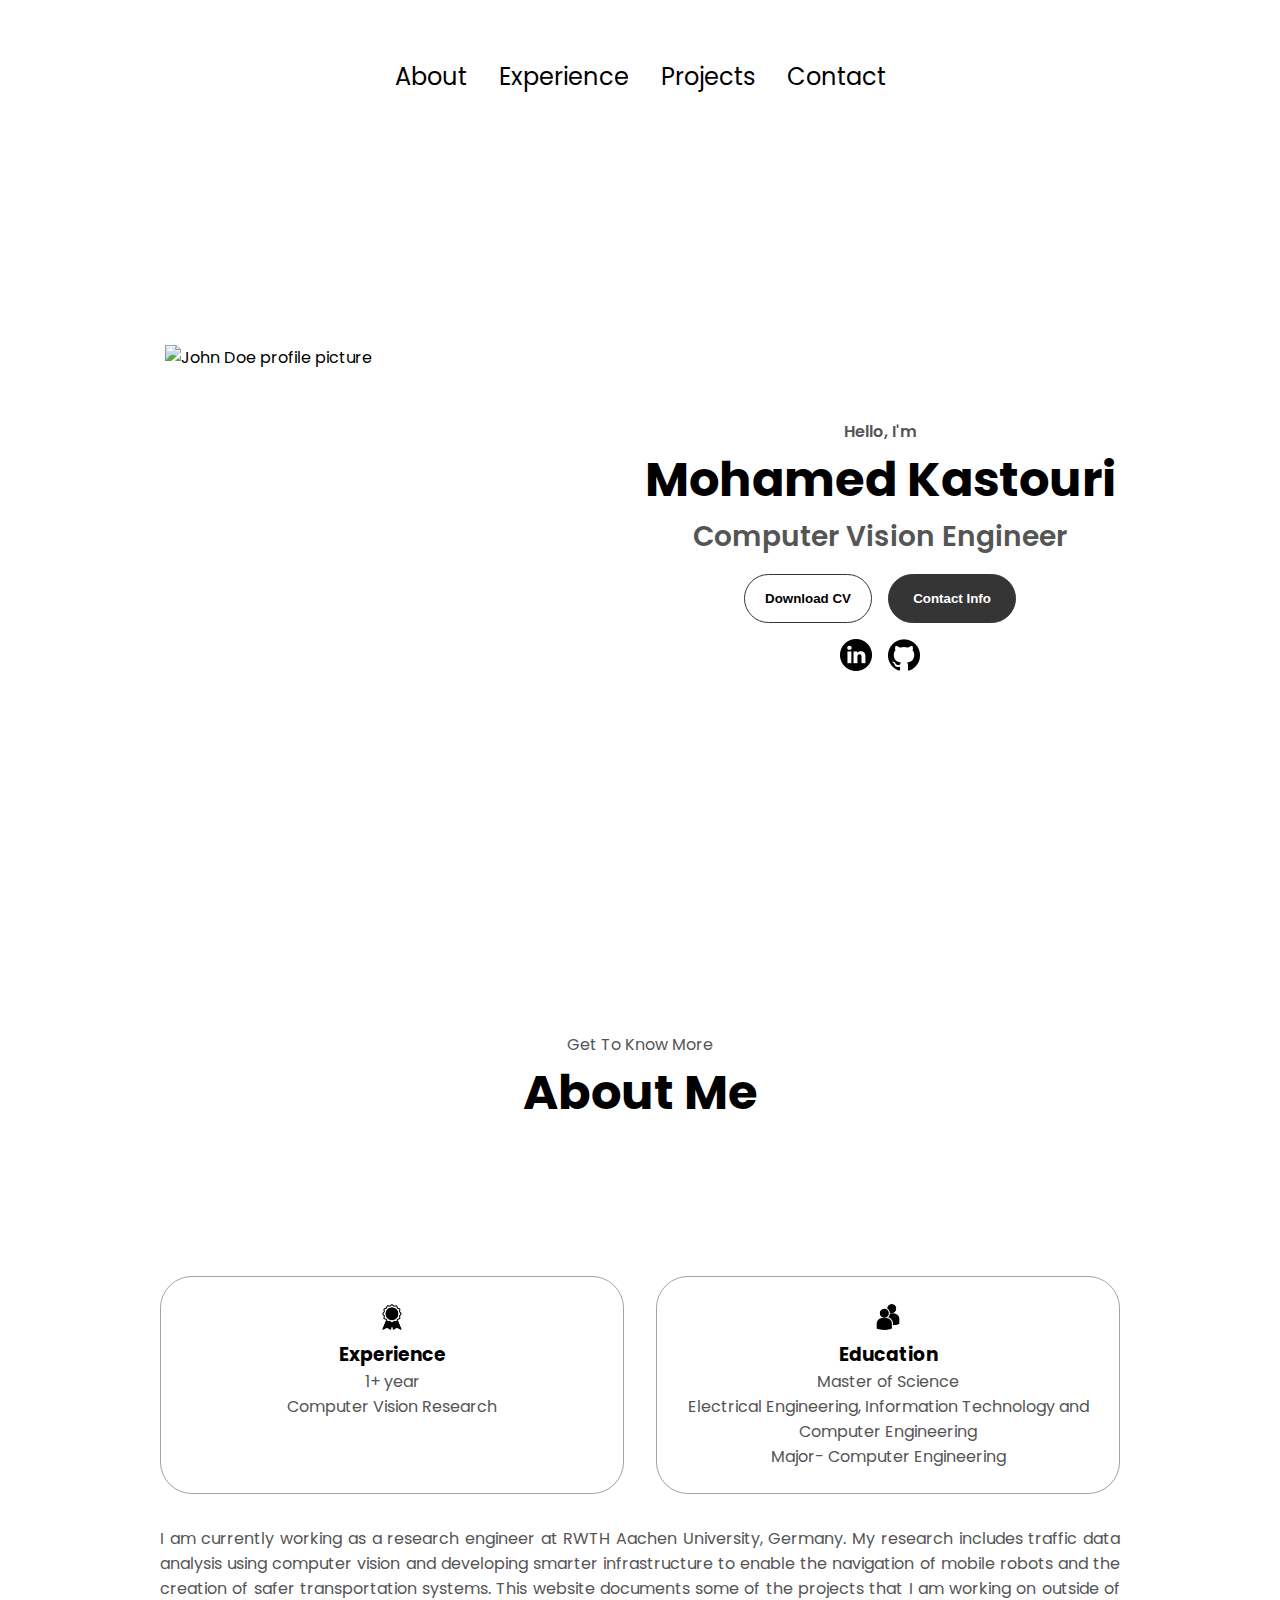
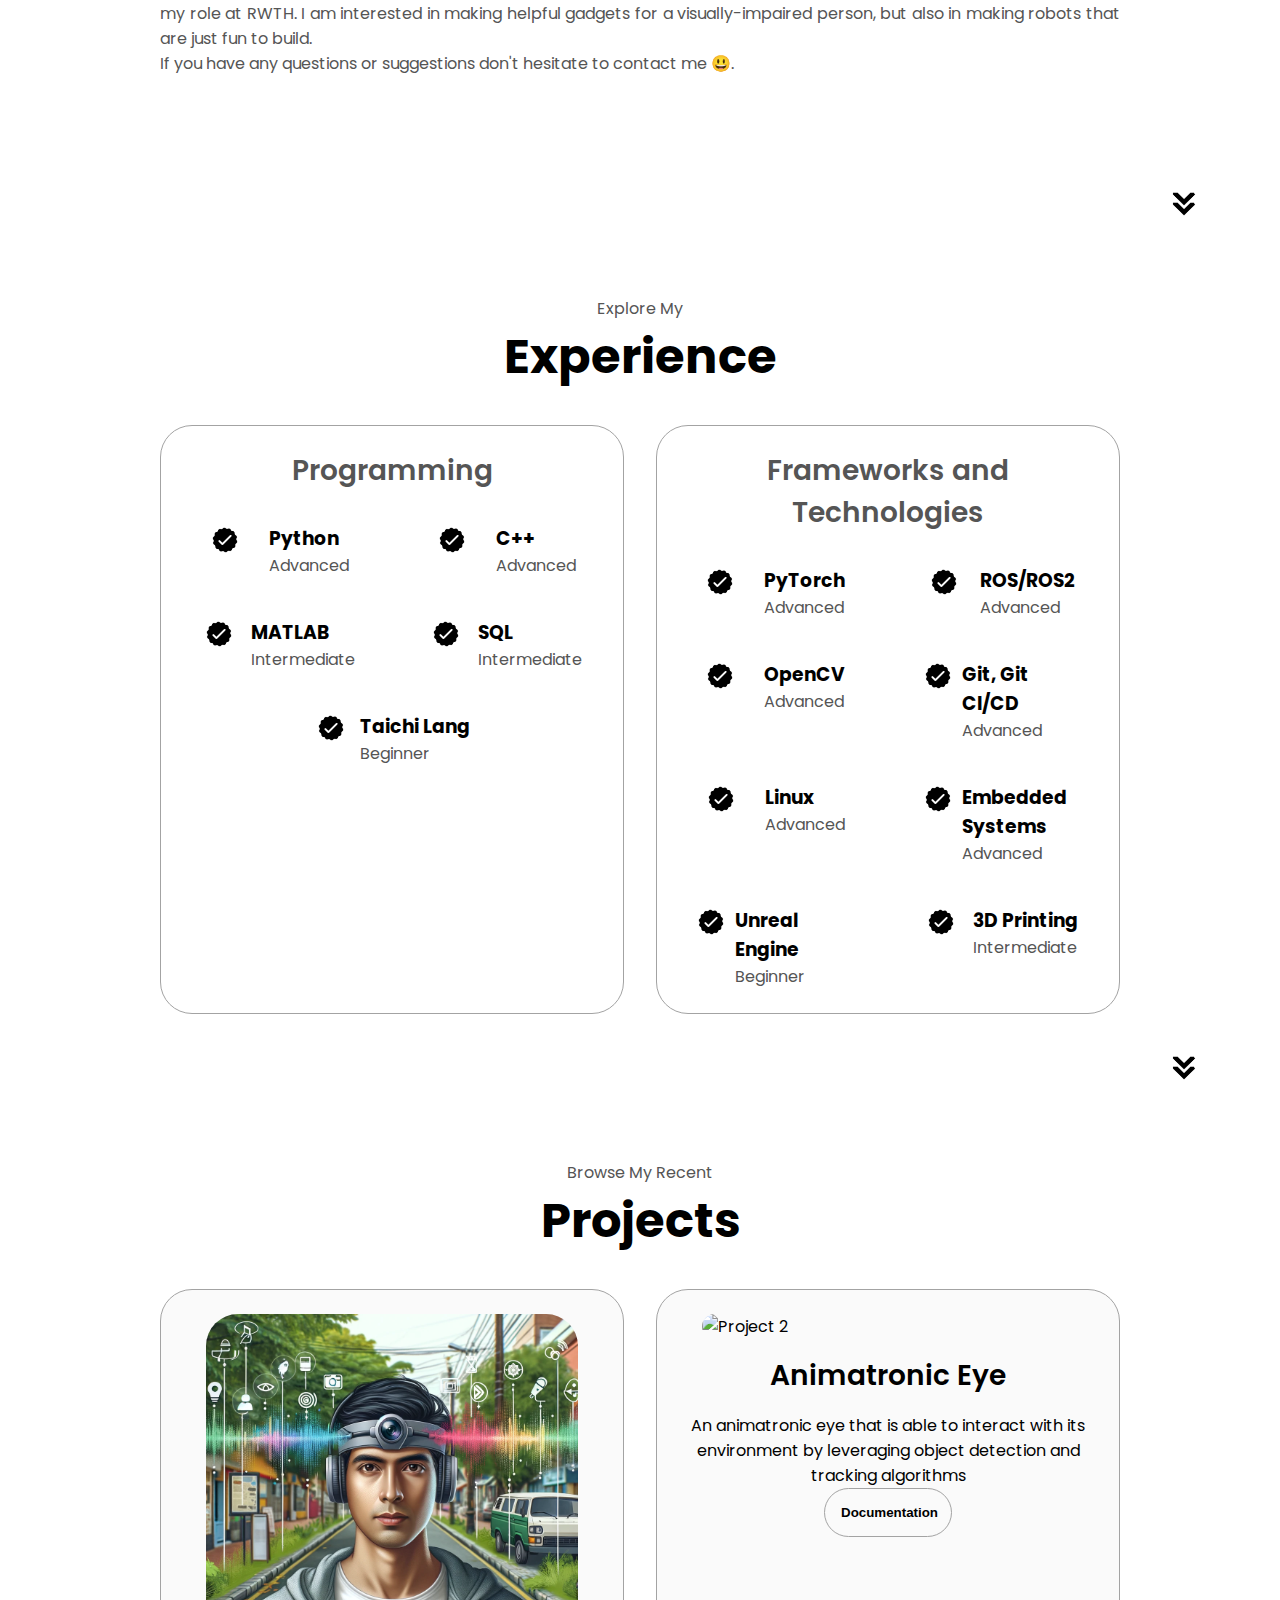
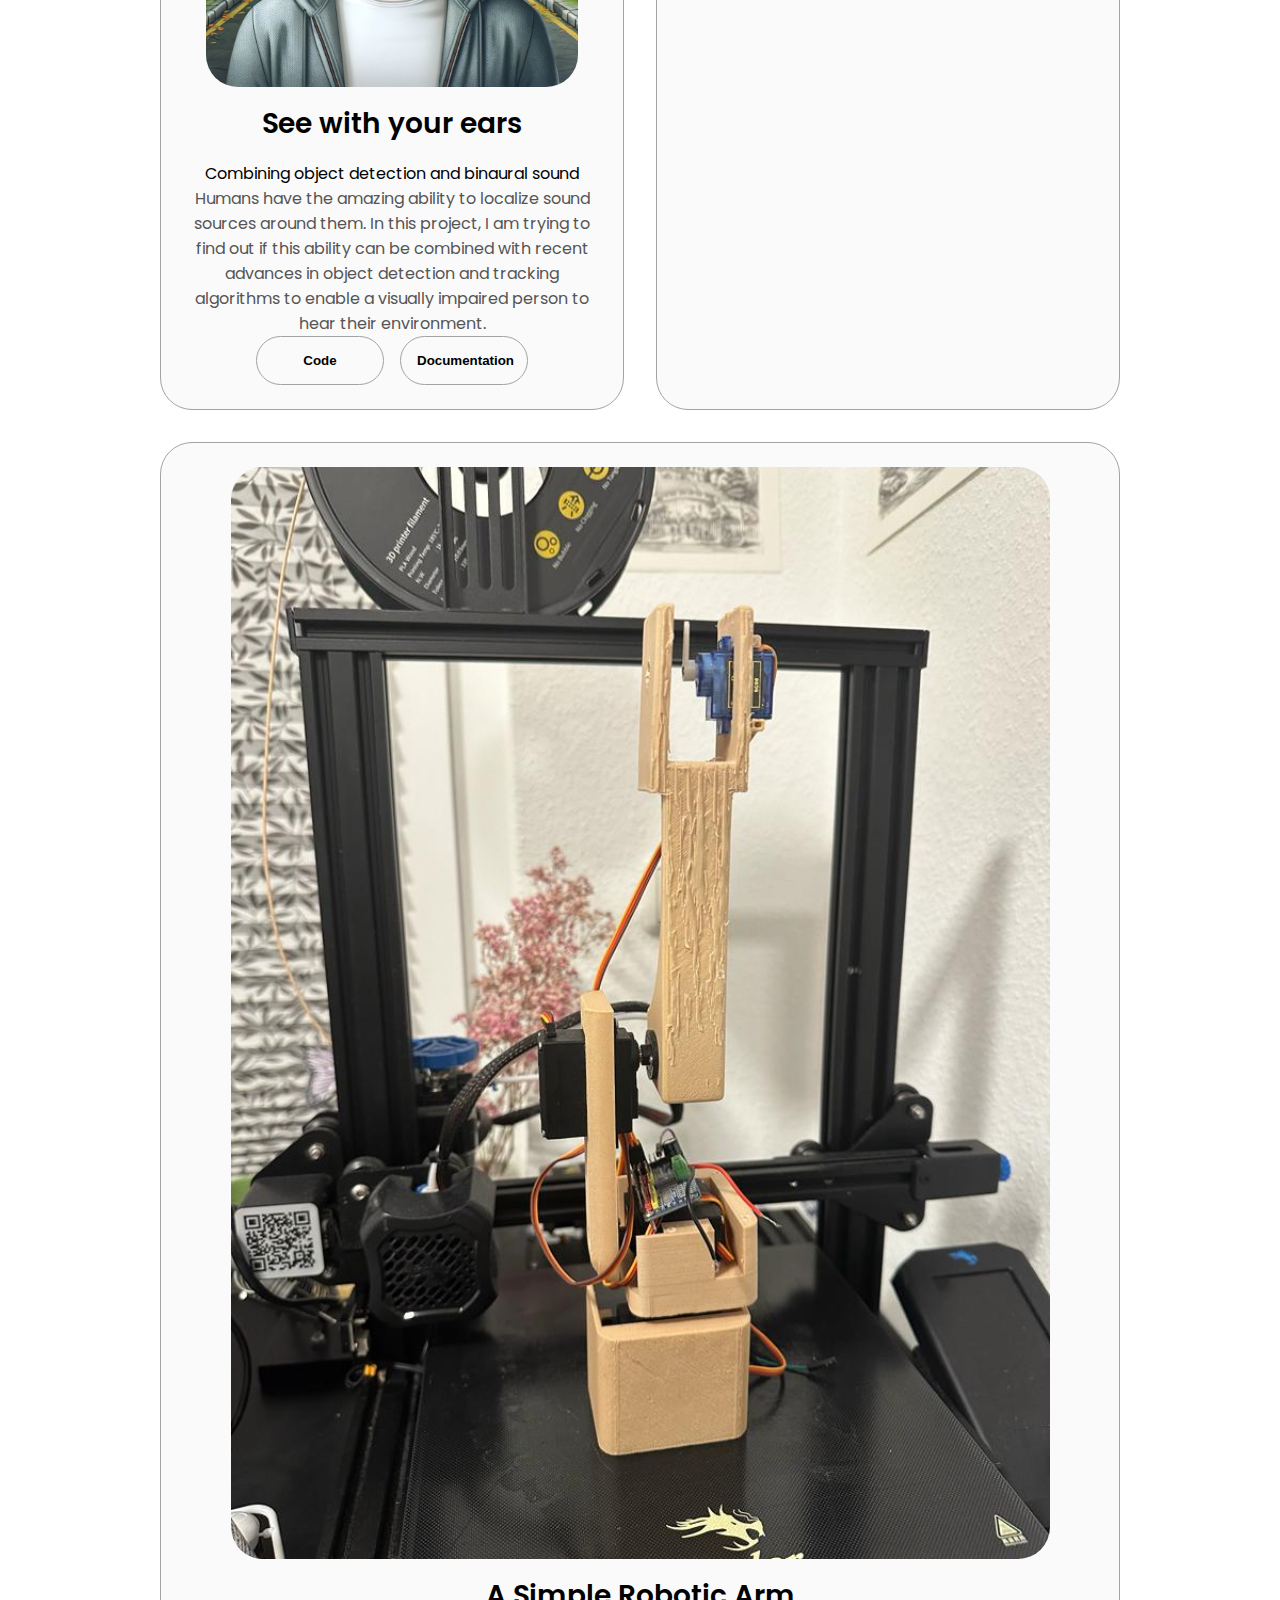
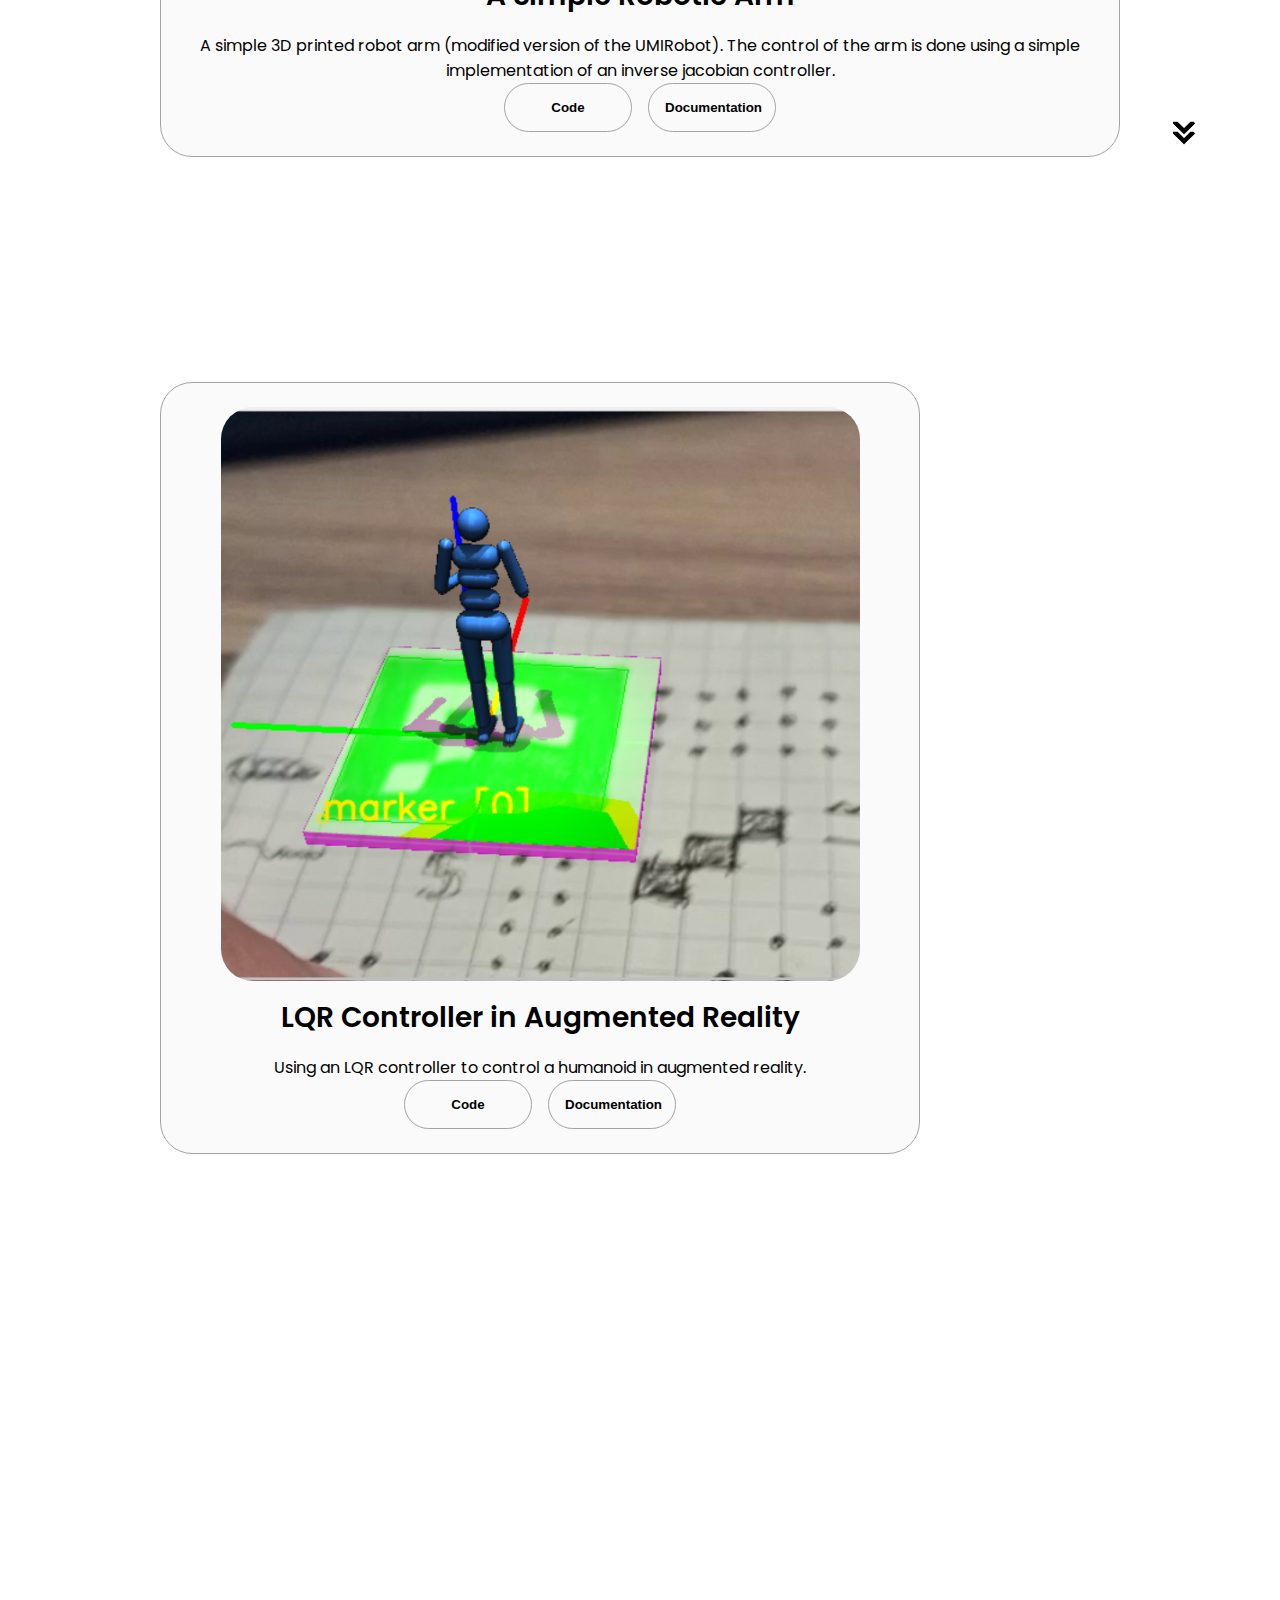
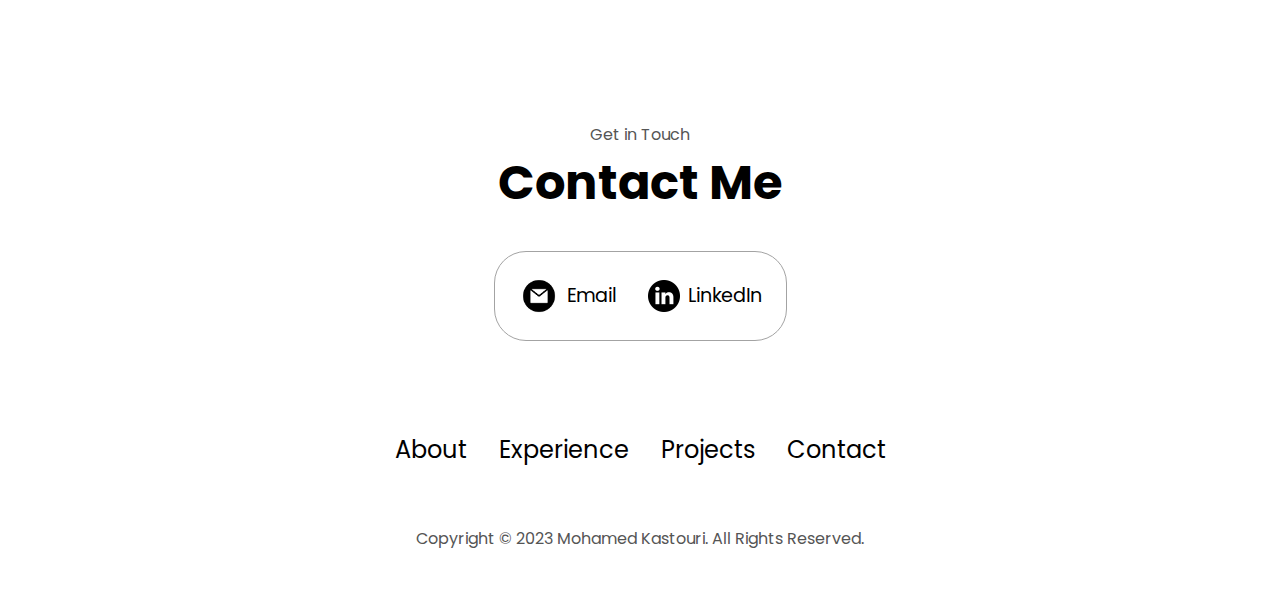
==== commit ec4402e7: "add contact details" ====
--- a/index.html
+++ b/index.html
@@ -446,7 +446,7 @@
             alt="Email icon"
             class="icon contact-icon email-icon"
           />
-          <p><a href="mailto:examplemail@gmail.com">Example@gmail.com</a></p>
+          <p><a href="mailto:kastourimo@gmail.com">Email</a></p>
         </div>
         <div class="contact-info-container">
           <img
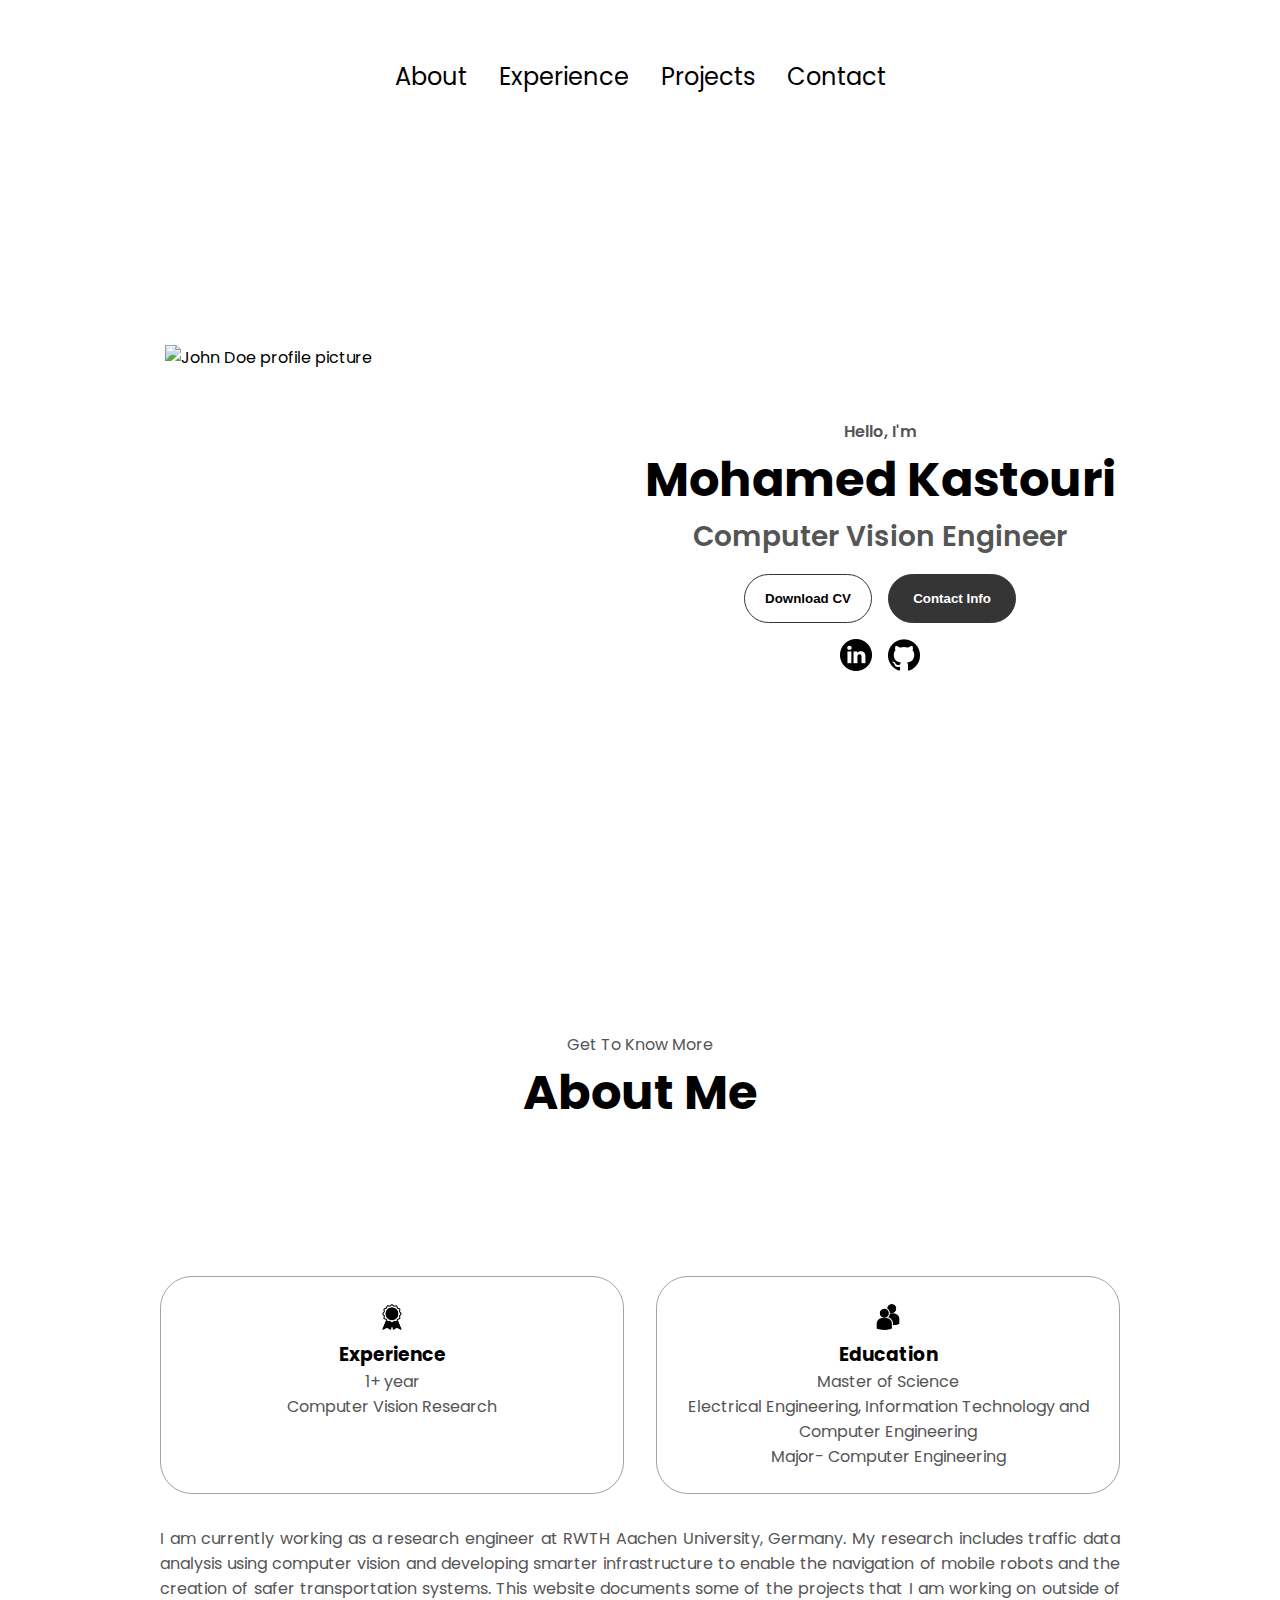
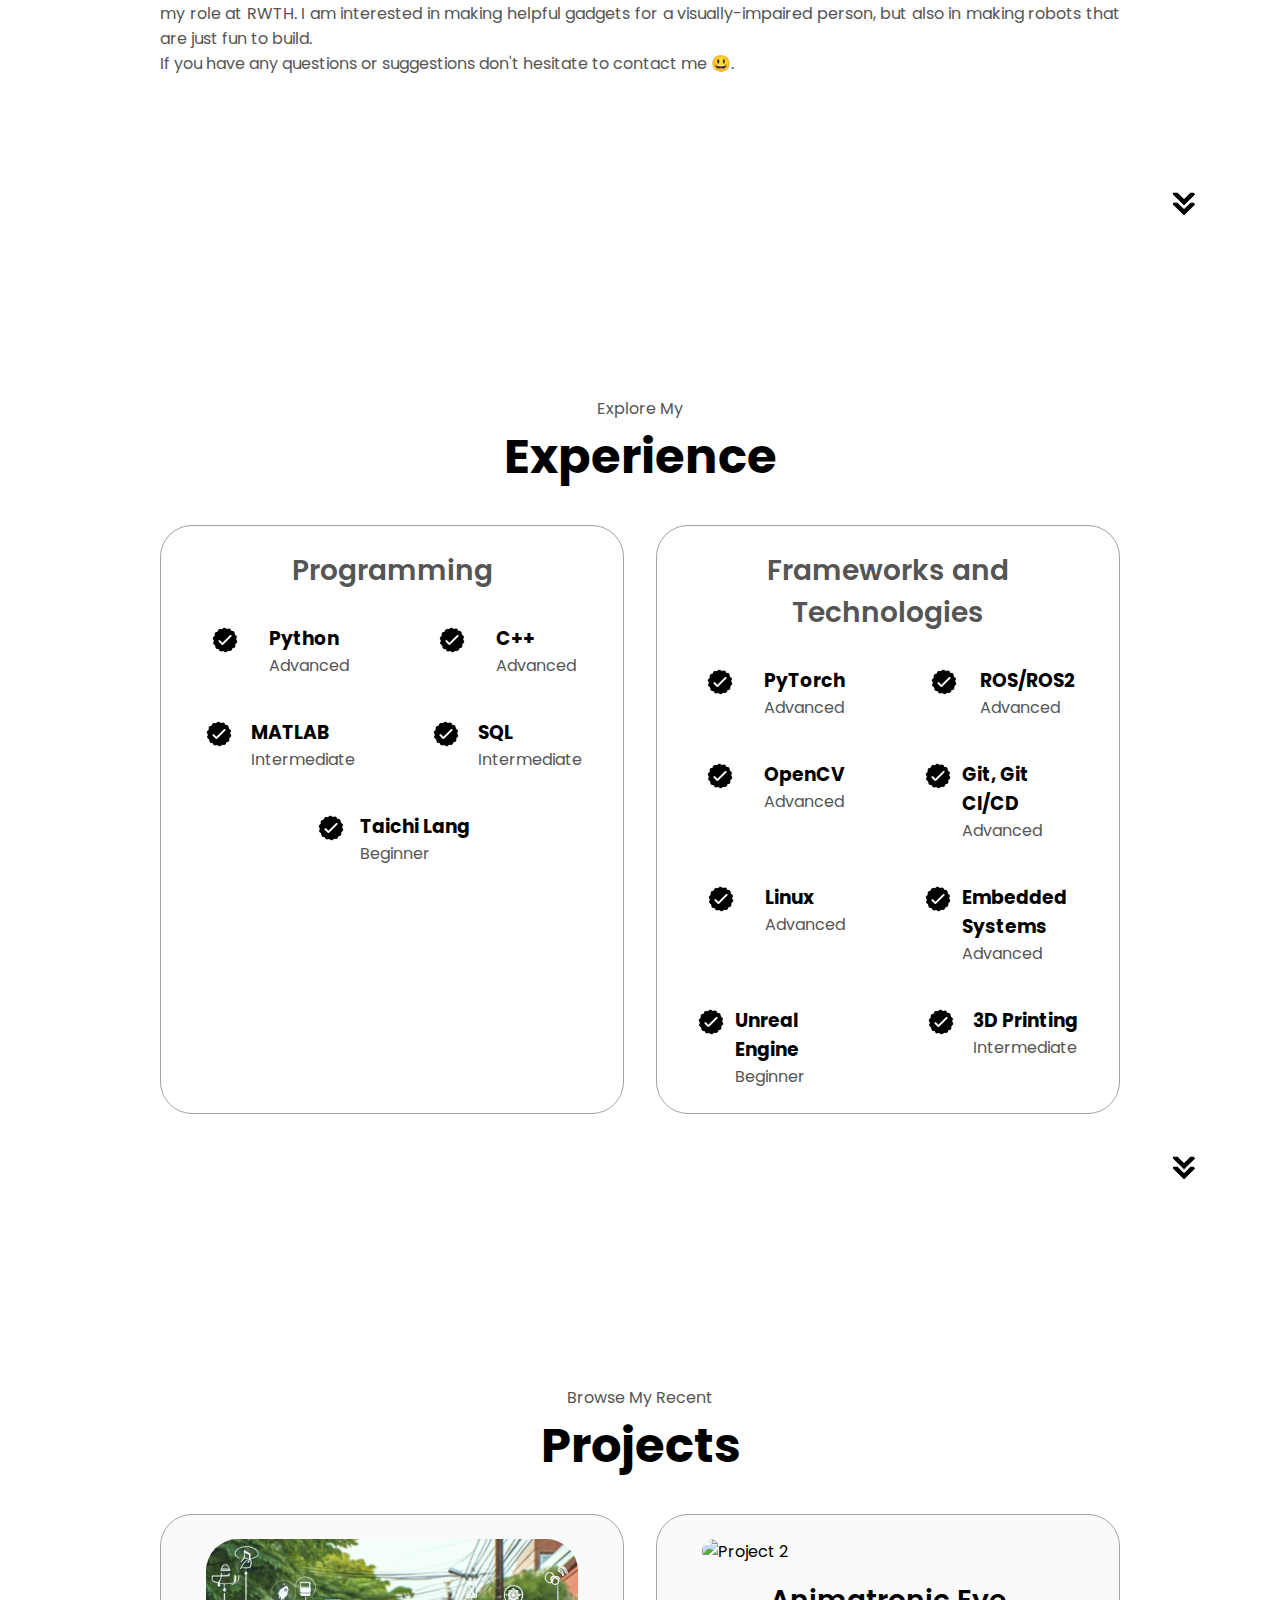
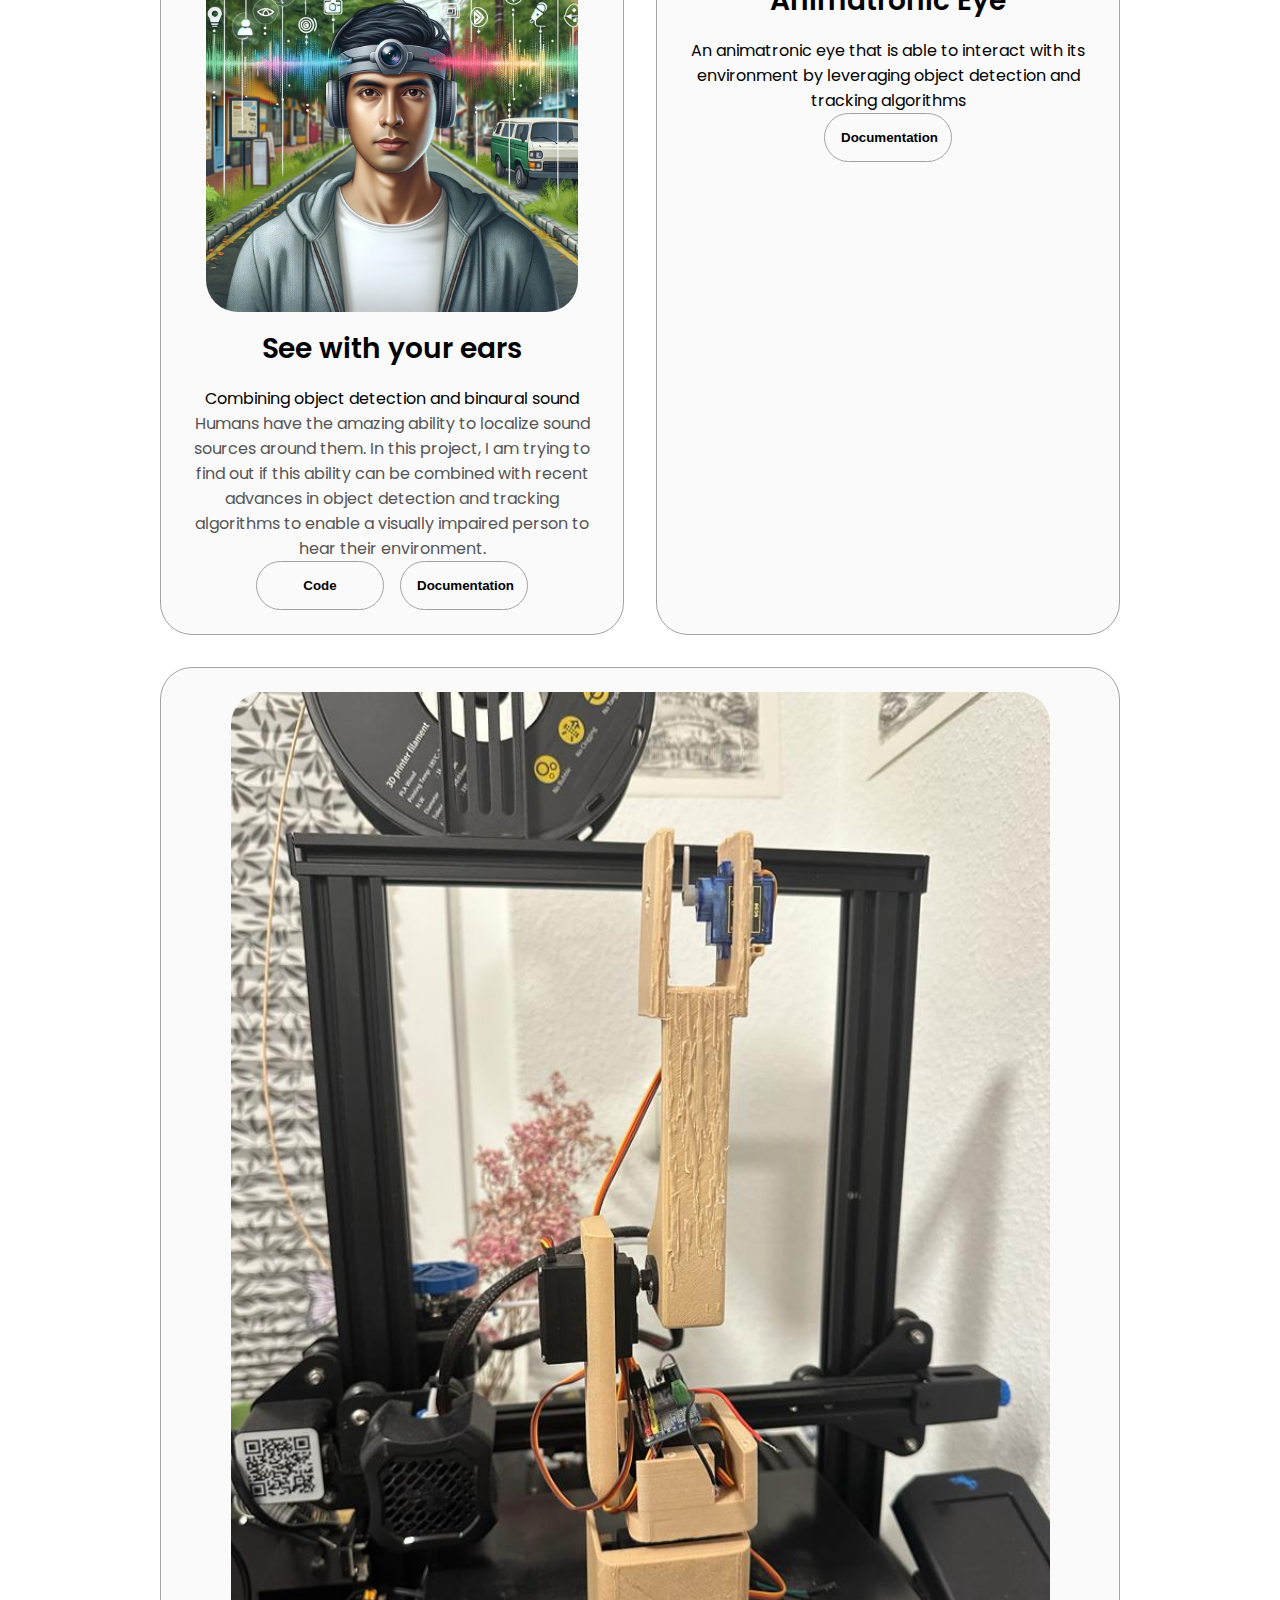
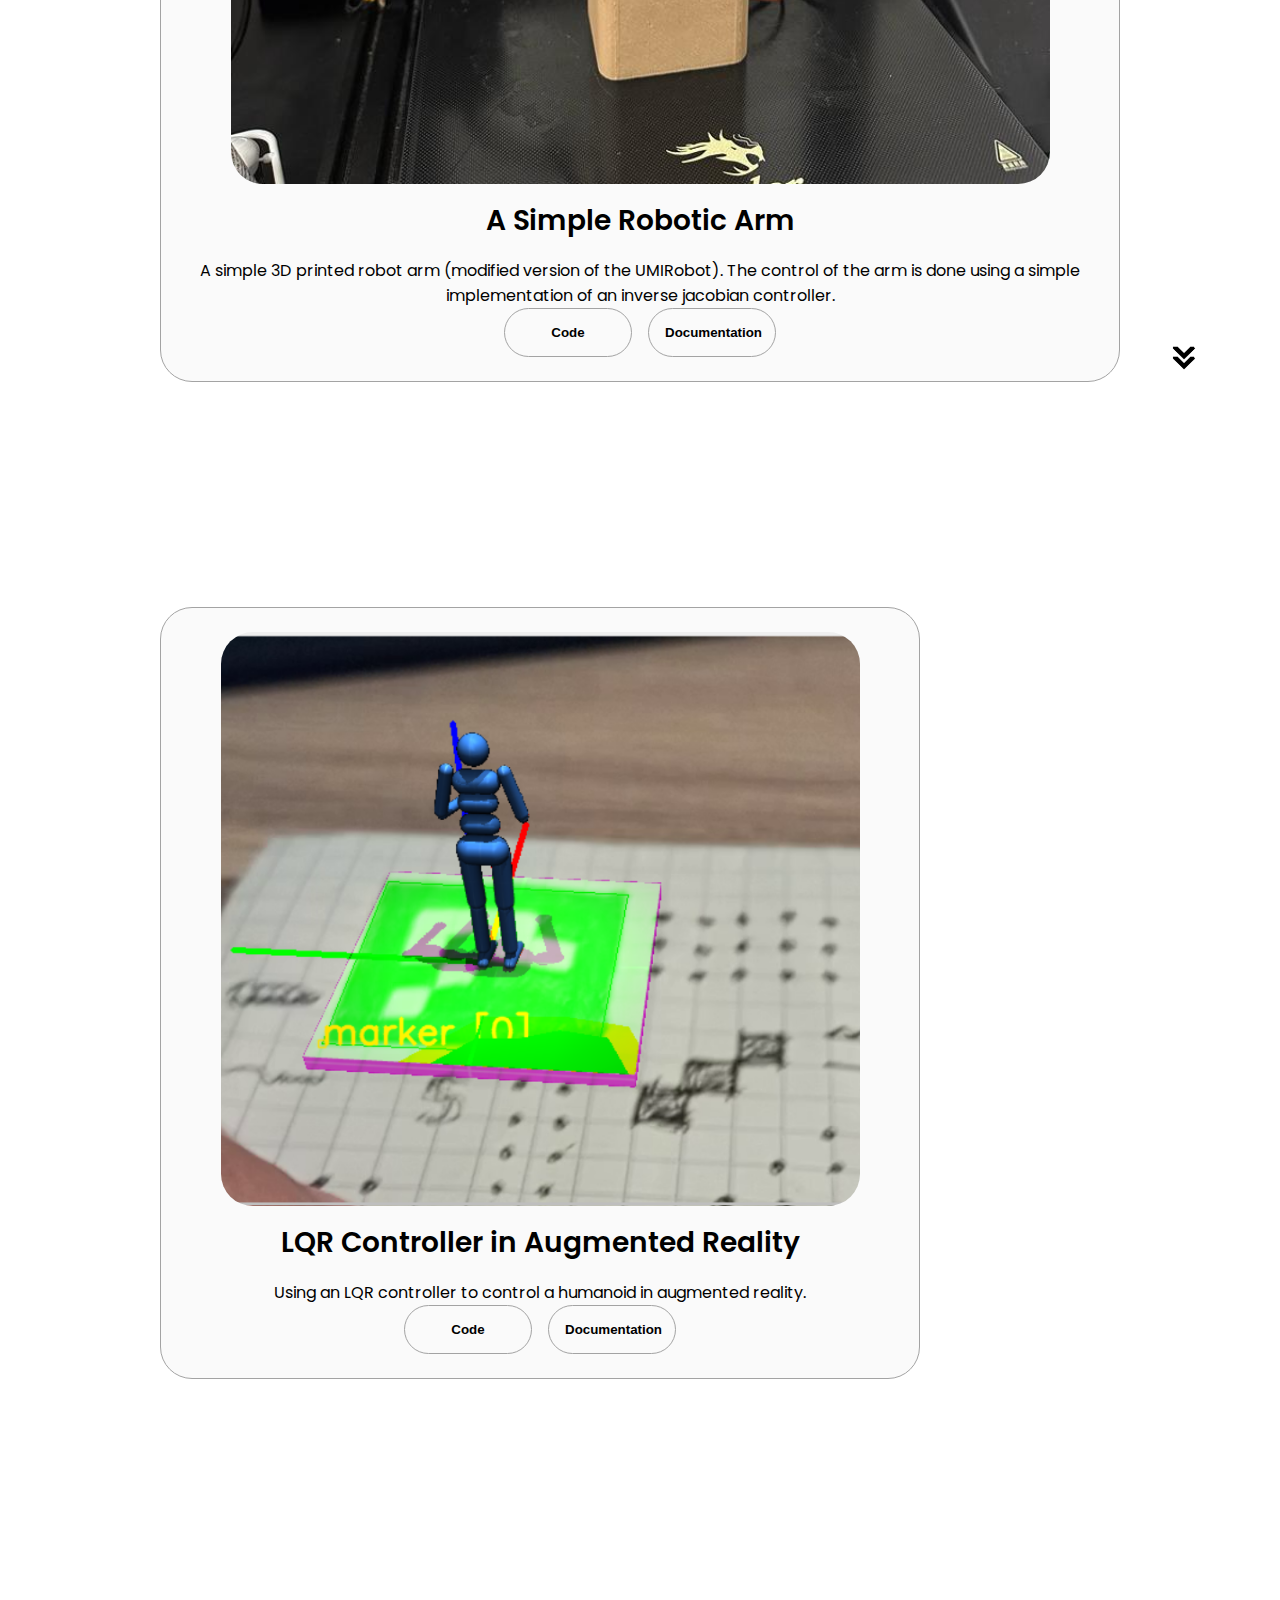
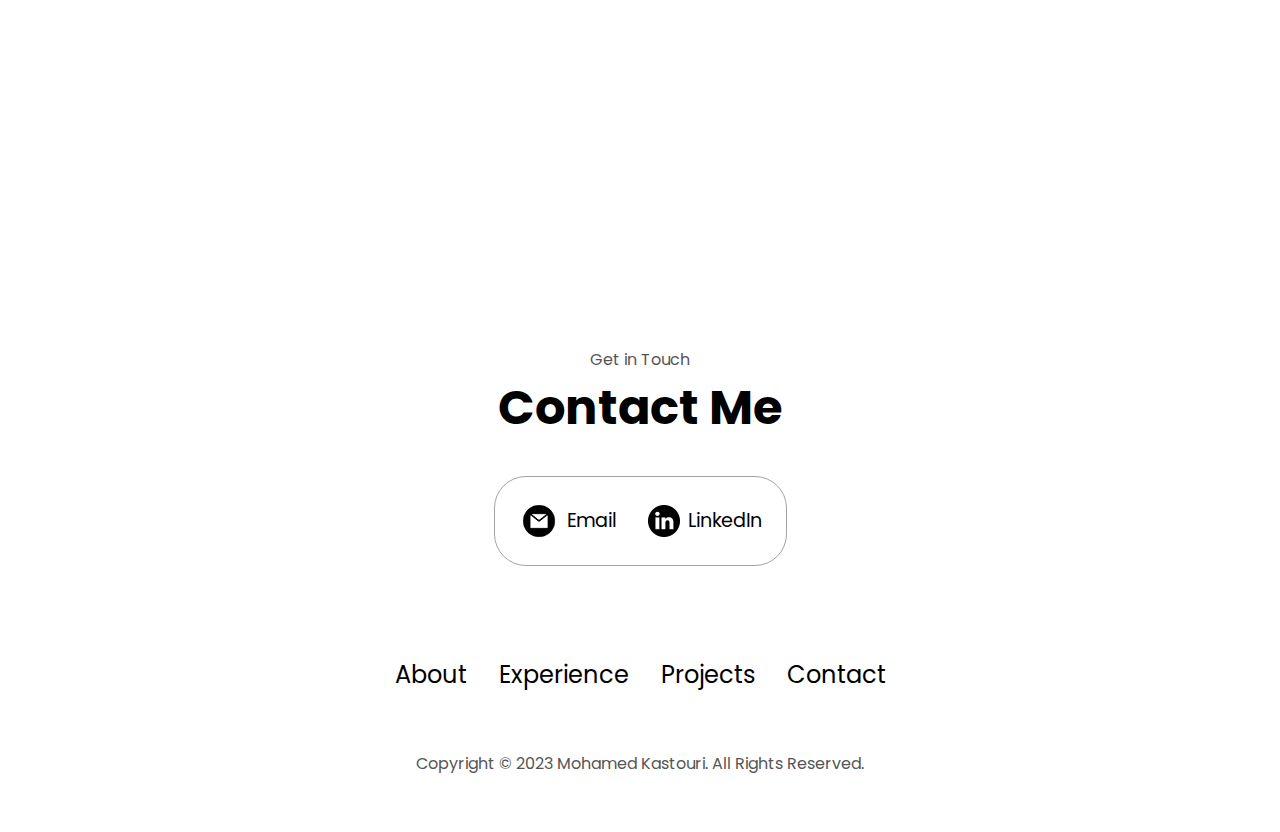
==== commit 5516d94e: "fix layout" ====
--- a/index.html
+++ b/index.html
@@ -119,6 +119,7 @@
         onclick="location.href='./#experience'"
       />
     </section>
+    <br><br><br><br>
     <section id="experience">
       <p class="section__text__p1">Explore My</p>
       <h1 class="title">Experience</h1>
@@ -289,6 +290,7 @@
         onclick="location.href='./#projects'"
       />
     </section>
+    <br><br><br><br><br>
     <section id="projects">
       <p class="section__text__p1">Browse My Recent</p>
       <h1 class="title">Projects</h1>
